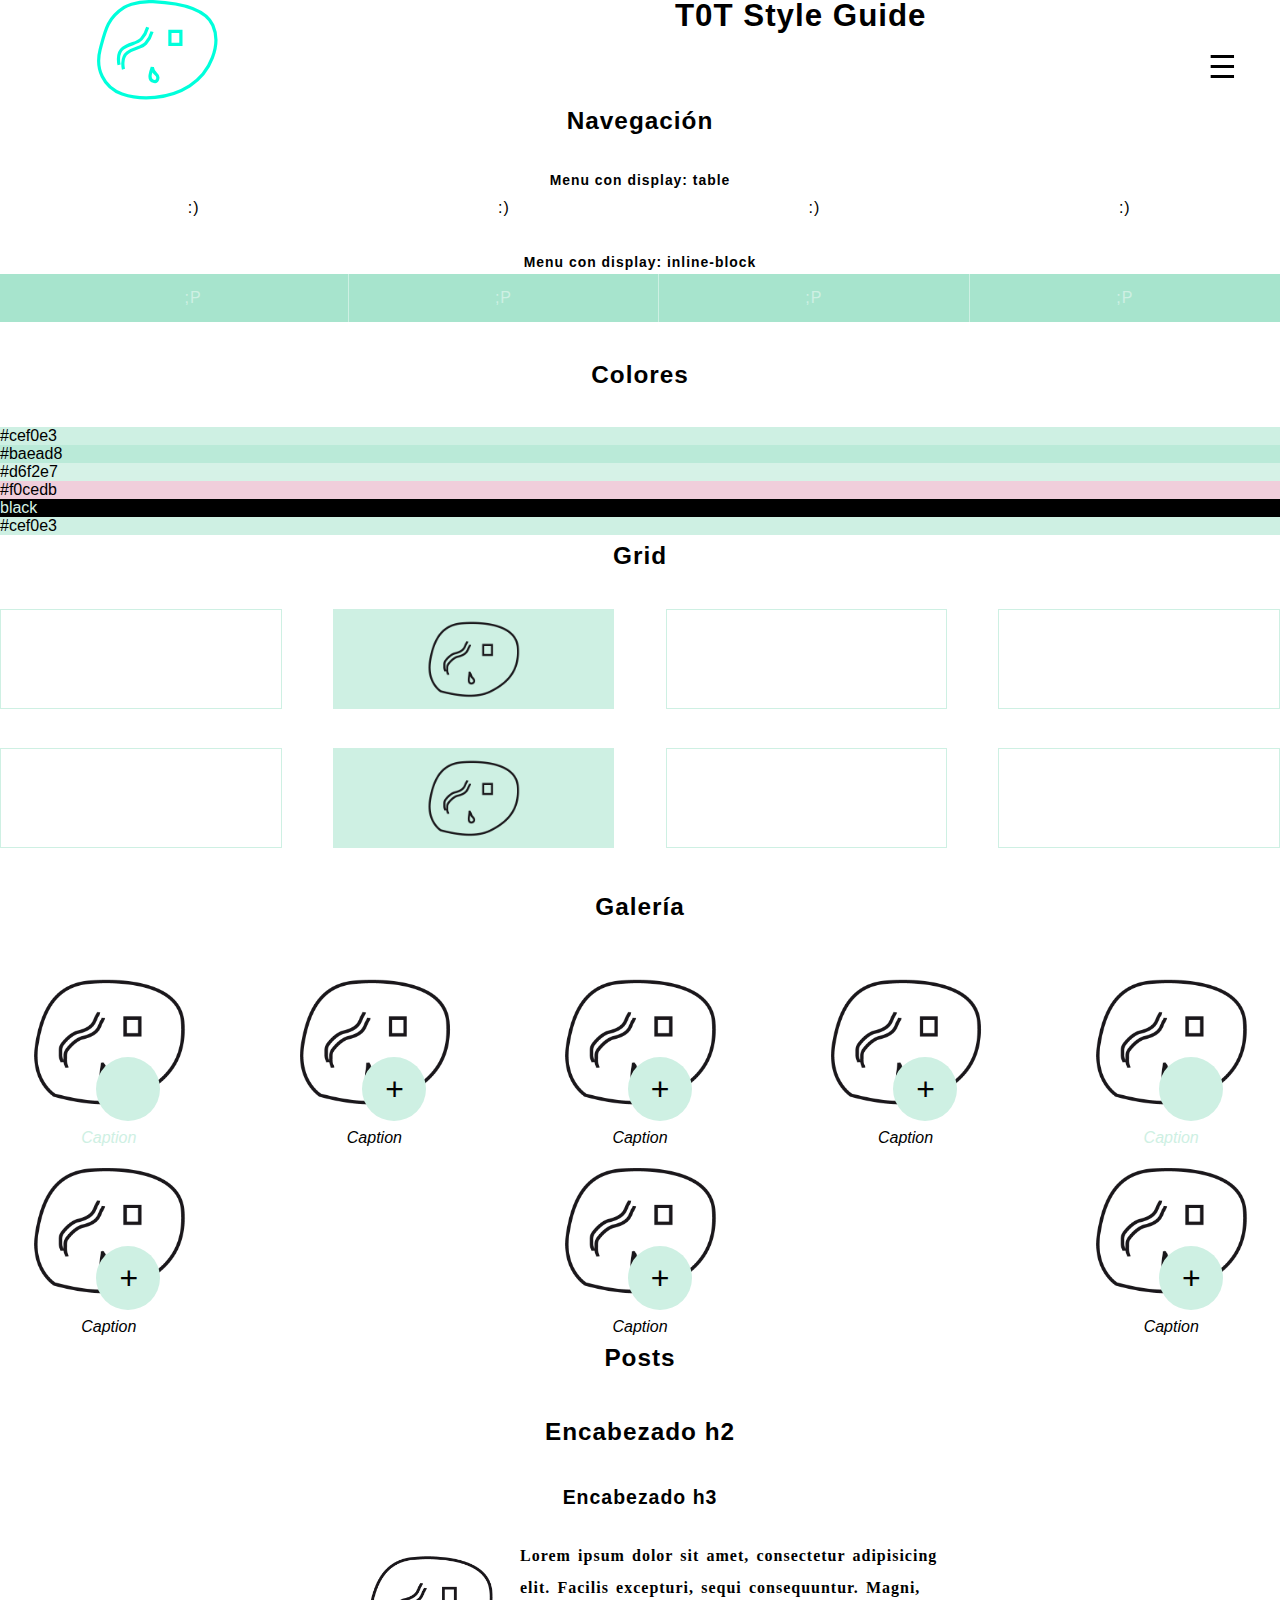
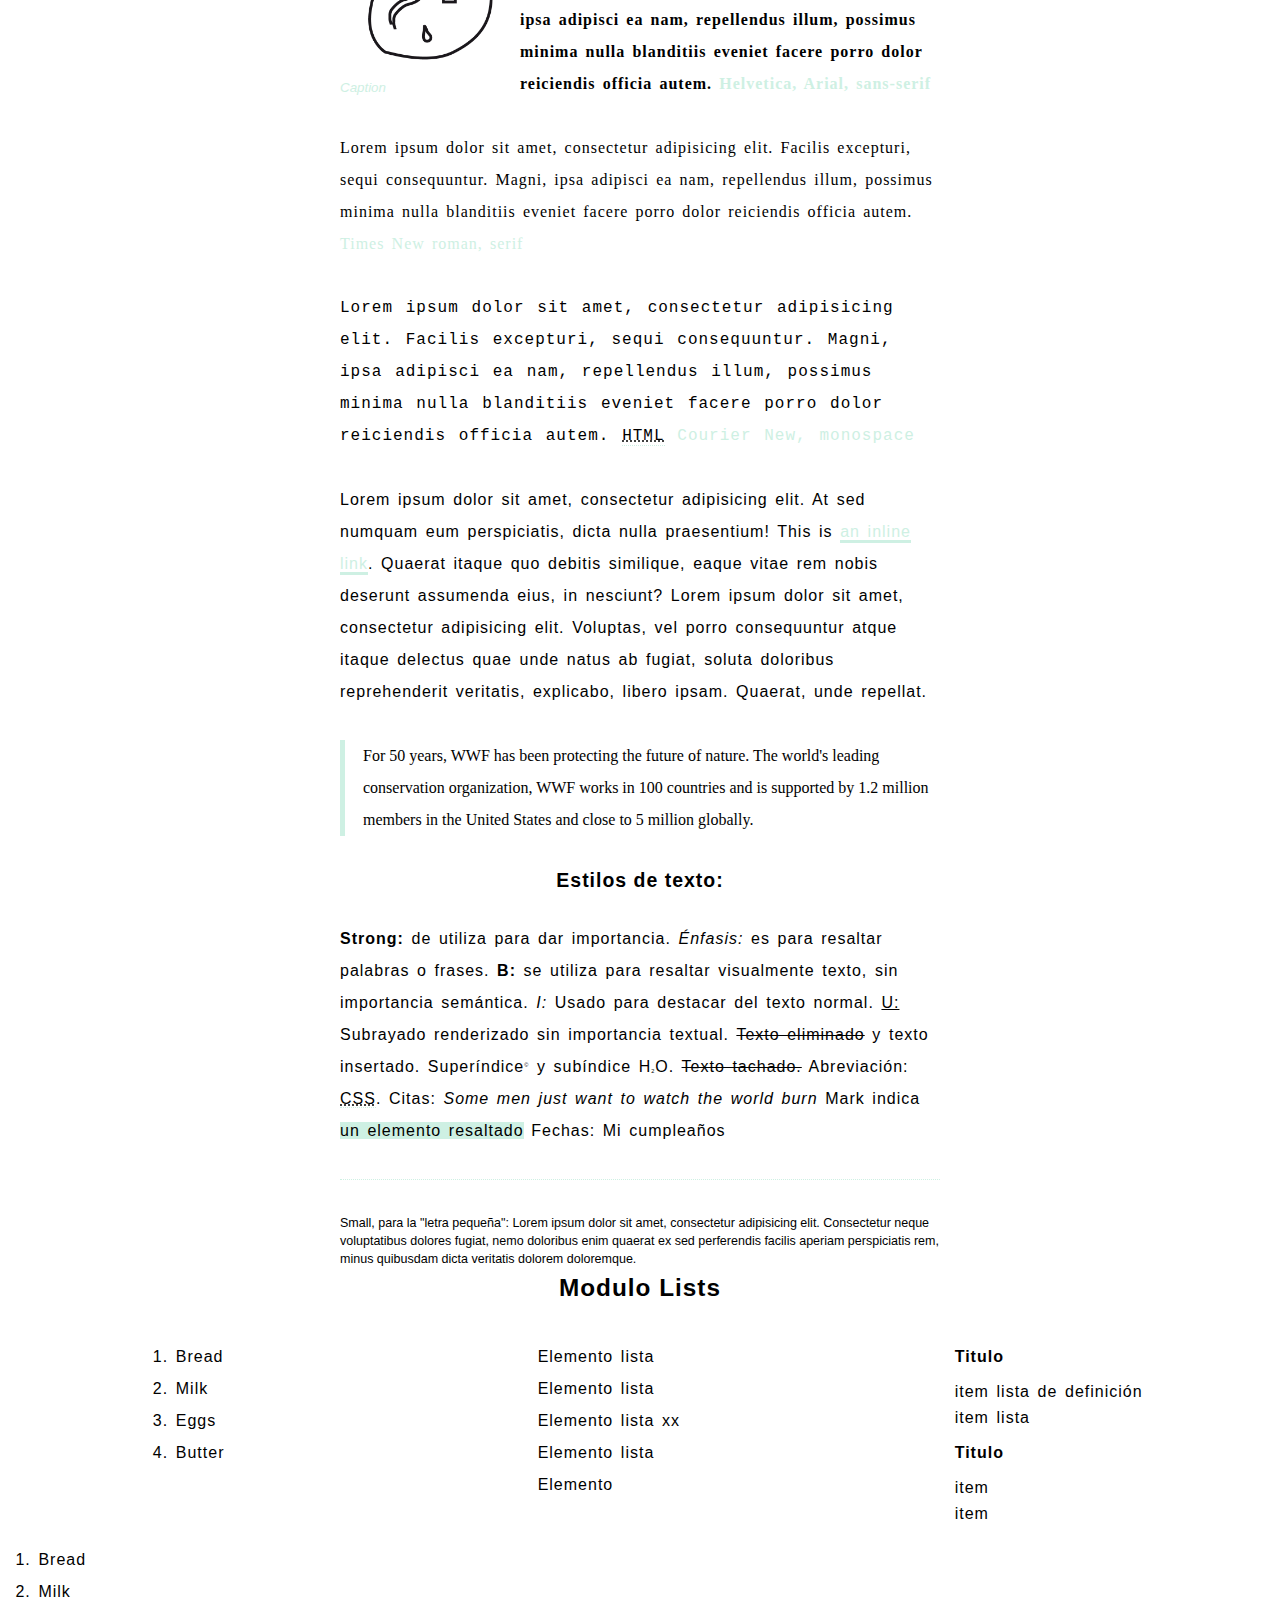
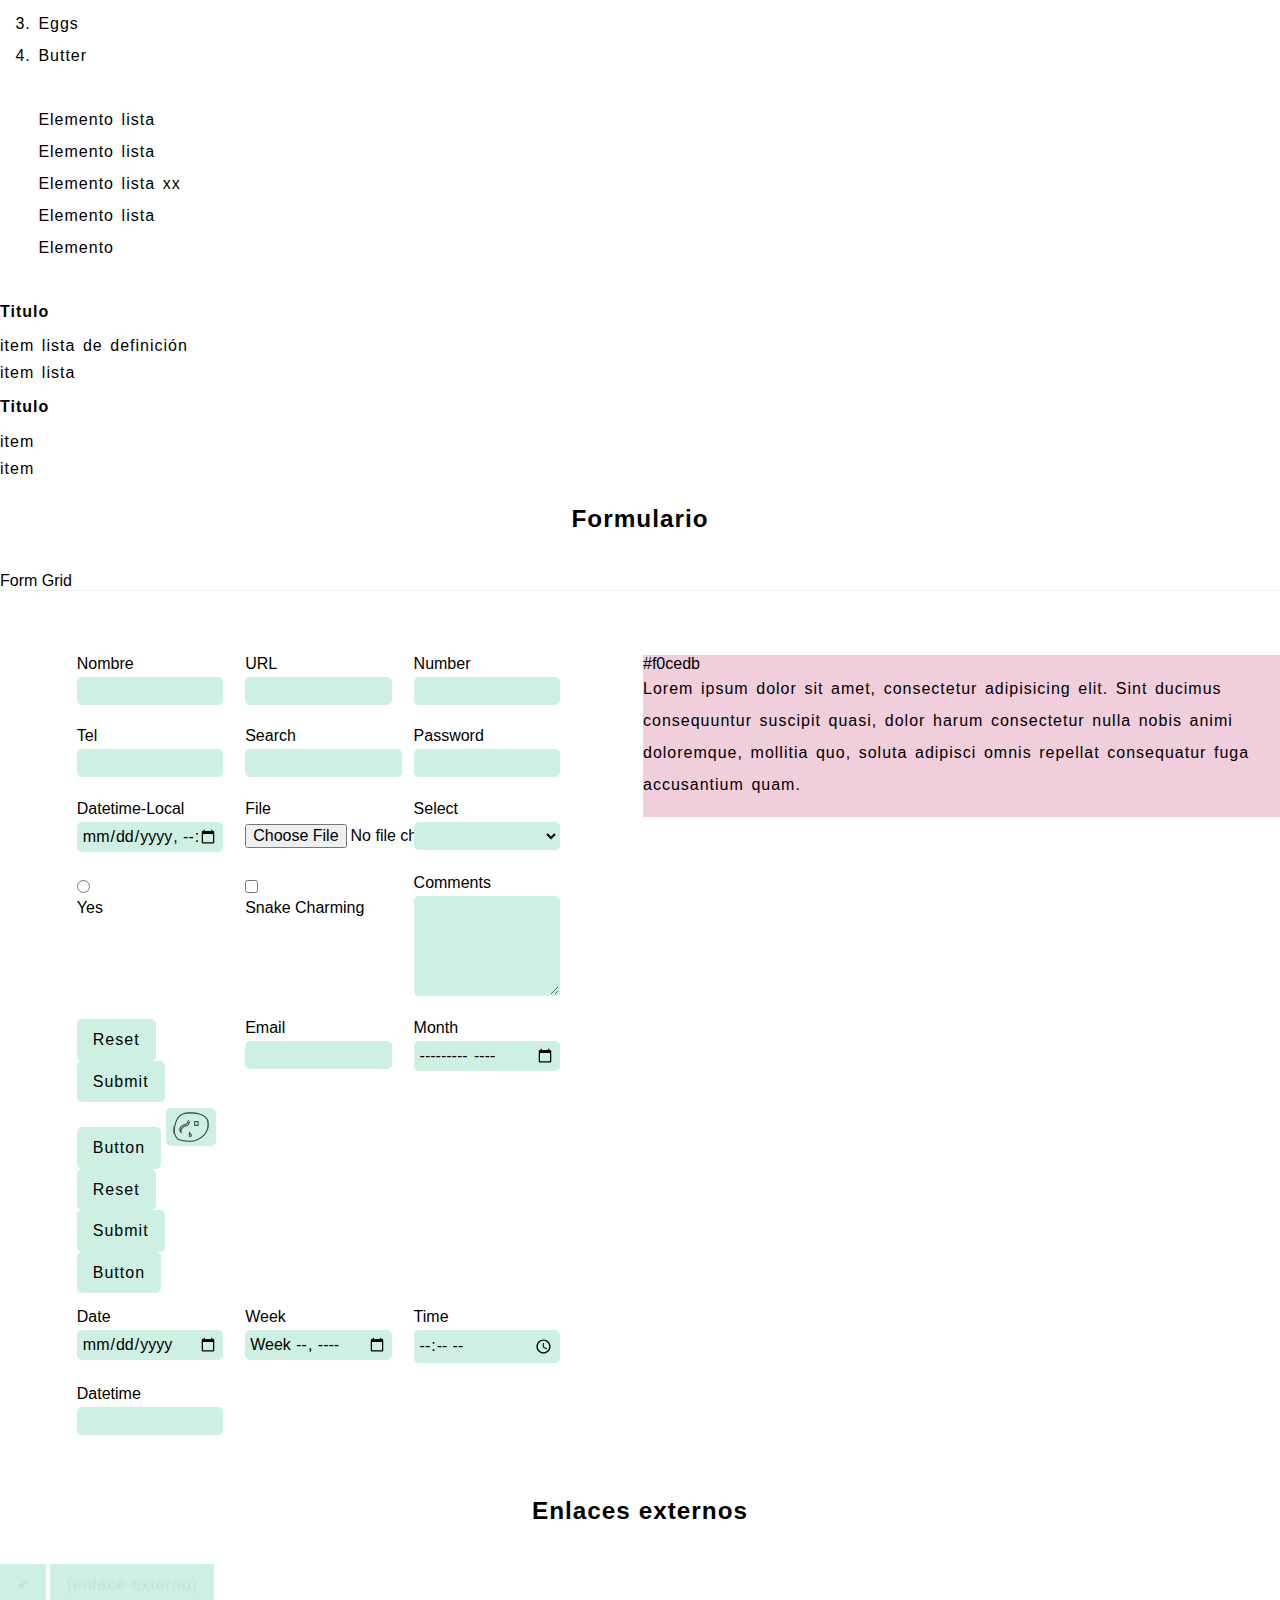
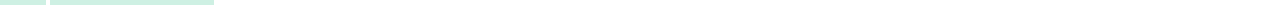
==== index.html @ 69f0b678 "brand__logo" ====
<!doctype html>

<!-- HTML5 Boilerplate -->
<!--[if lt IE 7]><html class="no-js lt-ie9 lt-ie8 lt-ie7" lang="en"> <![endif]-->
<!--[if (IE 7)&!(IEMobile)]><html class="no-js lt-ie9 lt-ie8" lang="en"><![endif]-->
<!--[if (IE 8)&!(IEMobile)]><html class="no-js lt-ie9" lang="en"><![endif]-->
<!--[if gt IE 8]><!--> <html class="no-js" lang="en"><!--<![endif]-->

<html lang="en">

<head>
	<meta charset="UTF-8">
	<title>T0T Style Guide</title>
	<link rel="stylesheet" href="assets/css/style.css">

	<!--iOS -->
	<meta name="viewport" content="width=device-width, initial-scale=1.0">

</head>

<body class="body">

	<header class="header">

	<div class="brand">

	<a href="#" class="brand__logo"></a>

</div>
	<div class="banner">
		<h1 class="h1">T0T Style Guide</h1>
	</div>

</header>

	<main class="main">

	<h2>Navegación</h2>
	<nav class="nav-main" role="navigation">

  <input type="checkbox" id="trigger"/>
  <label for="trigger"></label>

   <ul>
     <li><a href="">link</a></li>
     <li><a href="">link más largo</a></li>
     <li><a href="">link</a></li>
     <li><a href="">Contacto</a></li>
   </ul>

</nav>


<h4>Menu con display: table</h4>
  <nav>

  	<ul class="nav-header">
  		<li class="nav-header__item">:)</li>
        <li class="nav-header__item">:)</li>
        <li class="nav-header__item">:)</li>
        <li class="nav-header__item">:)</li>
    </ul>

  </nav>


<h4>Menu con display: inline-block</h4>
<nav>

    <ul class="nav-footer">
    	<li class="nav-footer__item"><a href="">;P</a></li><li class="nav-footer__item"><a href="">;P</a></li><li class="nav-footer__item"><a href="">;P</a></li><li class="nav-footer__item"><a href="">;P</a></li>
    </ul>

</nav>	
	<h2>Colores</h2>
		<section>
		  <div class="color-base"></div>
		  <div class="color-base-dark"></div>
		  <div class="color-base-light"></div>
		  <div class="color-base-invert"></div>
		  <div class="black"></div>
		  <div class="white"></div>
		</section>

	<h2>Grid</h2>

	<section class="grid">

	  <div class="grid__item"></div>
	  <div class="grid__item img--bg"></div>
	  <div class="grid__item"></div>
	  <div class="grid__item"></div>
	  <div class="grid__item"></div>
	  <div class="grid__item img--bg"></div>
	  <div class="grid__item"></div>
	  <div class="grid__item"></div>

	</section>	<h2>Galería</h2>

<section class="galeria-fotos">

	<figure class="galeria-fotos__figure">
		<a href="#">
		  <img src="assets/img/logoyo.png" alt="" />		  <figcaption class="galeria-fotos__caption">Caption</figcaption>
		</a>
	</figure>
	<figure class="galeria-fotos__figure">
		  <img src="assets/img/logoyo.png" alt="" />		  <figcaption class="galeria-fotos__caption">Caption</figcaption>
	</figure>
	<figure class="galeria-fotos__figure">
		  <img src="assets/img/logoyo.png" alt="" />		  <figcaption class="galeria-fotos__caption">Caption</figcaption>
	</figure>
	<figure class="galeria-fotos__figure">
		  <img src="assets/img/logoyo.png" alt="" />		  <figcaption class="galeria-fotos__caption">Caption</figcaption>
	</figure>
	<figure class="galeria-fotos__figure">
		<a href="#">
		  <img src="assets/img/logoyo.png" alt="" />		  <figcaption class="galeria-fotos__caption">Caption</figcaption>
		</a>
	</figure>
	<figure class="galeria-fotos__figure">
		  <img src="assets/img/logoyo.png" alt="" />		  <figcaption class="galeria-fotos__caption">Caption</figcaption>
	</figure>
	<figure class="galeria-fotos__figure">
		  <img src="assets/img/logoyo.png" alt="" />		  <figcaption class="galeria-fotos__caption">Caption</figcaption>
	</figure>
	<figure class="galeria-fotos__figure">
		  <img src="assets/img/logoyo.png" alt="" />		  <figcaption class="galeria-fotos__caption">Caption</figcaption>
	</figure>

</section>	<h2>Posts</h2>

<section>
		
	<h2 class="h2">Encabezado h2</h2>	
	<h3>Encabezado h3</h3>
	<article class="article-post">

	<figure class="article-post__figure">
		<a href="#">
		  <img src="assets/img/logoyo.png" alt="" />		  <figcaption>Caption</figcaption>		</a>
	</figure>

	<p class="basefont">Lorem ipsum dolor sit amet, consectetur adipisicing elit. Facilis excepturi, sequi consequuntur. Magni, ipsa adipisci ea nam, repellendus illum, possimus minima nulla blanditiis eveniet facere porro dolor reiciendis officia autem.</p>

<p class="altfont">Lorem ipsum dolor sit amet, consectetur adipisicing elit. Facilis excepturi, sequi consequuntur. Magni, ipsa adipisci ea nam, repellendus illum, possimus minima nulla blanditiis eveniet facere porro dolor reiciendis officia autem.</p>

<p class="codefont">Lorem ipsum dolor sit amet, consectetur adipisicing elit. Facilis excepturi, sequi consequuntur. Magni, ipsa adipisci ea nam, repellendus illum, possimus minima nulla blanditiis eveniet facere porro dolor reiciendis officia autem. <abbr title="HyperText Markup Language">HTML</abbr></p>
	<p>Lorem ipsum dolor sit amet, consectetur adipisicing elit. At sed numquam eum perspiciatis, dicta nulla praesentium! This is <a href="#">an inline link</a>. Quaerat itaque quo debitis similique, eaque vitae rem nobis deserunt assumenda eius, in nesciunt?
	Lorem ipsum dolor sit amet, consectetur adipisicing elit. Voluptas, vel porro consequuntur atque itaque delectus quae unde natus ab fugiat, soluta doloribus reprehenderit veritatis, explicabo, libero ipsam. Quaerat, unde repellat.</p>

	<blockquote cite="http://www.worldwildlife.org/who/index.html">
For 50 years, WWF has been protecting the future of nature. The world's leading conservation organization, WWF works in 100 countries and is supported by 1.2 million members in the United States and close to 5 million globally.
</blockquote>
	
	<h3>Estilos de texto:</h3>

		<p>
			<strong>Strong:</strong> de utiliza para dar importancia.

			<em>Énfasis:</em> es para resaltar palabras o frases.

			<b>B:</b> se utiliza para resaltar visualmente texto, sin importancia semántica.

			<i>I:</i> Usado para destacar del texto normal.

			<u>U:</u> Subrayado renderizado sin importancia textual.

			<del>Texto eliminado</del> y <ins>texto insertado.</ins>

			Superíndice<sup>©</sup> y subíndice H<sub>2</sub>O.

			<s>Texto tachado.</s>

			Abreviación: <abbr title="Cascade Style Sheet">CSS</abbr>.

			Citas: <q cite="http://www.imdb.com/title/tt0468569/quotes?item=qt0484227">Some men just want to watch the world burn</q>

			Mark indica <mark>un elemento resaltado</mark>

			Fechas: <time datetime="25-03-1977T14:30+00:00">Mi cumpleaños</time>
		</p>
		
		<hr>

		<small>Small, para la "letra pequeña": Lorem ipsum dolor sit amet, consectetur adipisicing elit. Consectetur neque voluptatibus dolores fugiat, nemo doloribus enim quaerat ex sed perferendis facilis aperiam perspiciatis rem, minus quibusdam dicta veritatis dolorem doloremque.</small>

	</article>

</section>	<h2>Modulo Lists</h2>

<section class="modulo-list">

	<ol class="modulo-list__ordered">
	    <li class="modulo-list__item">Bread</li>
	    <li class="modulo-list__item">Milk</li>
	    <li class="modulo-list__item">Eggs</li>
	    <li class="modulo-list__item">Butter</li>
	</ol>

	<ul class="modulo-list__unordered">
		<li class="modulo-list__item">Elemento lista</li>
		<li class="modulo-list__item">Elemento lista</li>
		<li class="modulo-list__item">Elemento lista xx</li>
		<li class="modulo-list__item">Elemento lista</li>
		<li class="modulo-list__item">Elemento</li>
	</ul>

	<dl class="modulo-list__definition">
		<dt>Titulo</dt>
		<dd>item lista de definición</dd>
		<dd>item lista</dd>
		<dt>Titulo</dt>
		<dd>item</dd>
		<dd>item</dd>
	</dl>	

</section>

<section class="modulo-list modulo-list--horizontal">

	<ol class="modulo-list__ordered">
	    <li class="modulo-list__item">Bread</li>
	    <li class="modulo-list__item">Milk</li>
	    <li class="modulo-list__item">Eggs</li>
	    <li class="modulo-list__item">Butter</li>
	</ol>

	<ul class="modulo-list__unordered">
		<li class="modulo-list__item">Elemento lista</li>
		<li class="modulo-list__item">Elemento lista</li>
		<li class="modulo-list__item">Elemento lista xx</li>
		<li class="modulo-list__item">Elemento lista</li>
		<li class="modulo-list__item">Elemento</li>
	</ul>

	<dl class="modulo-list__definition">
		<dt>Titulo</dt>
		<dd>item lista de definición</dd>
		<dd>item lista</dd>
		<dt>Titulo</dt>
		<dd>item</dd>
		<dd>item</dd>
	</dl>	

</section>		<h2>Formulario</h2>

	<section>

		<form action="" method="post">

			<fieldset>

				<legend>Form Grid</legend>

				<div class="col-6-6">
				
					<div class="grid-form">
				
						<div class="grid-form__item">
							<label for="name">Nombre</label>
							<input type="text" id="name" name="name">
						</div>
										  	
						<div class="grid-form__item">
							<label>URL</label>
							<input type="url">
						</div>
										  	
						<div class="grid-form__item">
							<label>Number</label>
							<input type="number">
						</div>
										  	
						<div class="grid-form__item">
							<label>Tel</label>
							<input type="tel">
						</div>
									
						<div class="grid-form__item">
							<label>Search</label>
							<input type="search">
						</div>
									
						<div class="grid-form__item">
							<label for="password">Password</label>
							<input type="password" id="password" name="password">
						</div>
										
						<div class="grid-form__item">
					  		<label>Datetime-Local</label>
							<input type="datetime-local">
					  	</div>
				
						<div class="grid-form__item">
							<label for="file">File</label>
							<input type="file" id="file" name="file">
						</div>
				
					  	<div class="grid-form__item">
					  		<label for="favoriteDwarf">Select</label>
							<select id="favoriteDwarf" name="favoriteDwarf">
							
							<option value=""></option>			
							<optgroup label="Disney">
								<option value="">Bashful</option>
								<option value="">Doc</option>
								<option value="">Dopey</option>
							</optgroup>
				
							<optgroup label="Tolkien">
								<option value="">Dwalin</option>
								<option value="">Balin</option>
								<option value="">Kili</option>
								<option value="">Fili</option>
							</optgroup>

							</select>

					  	</div>
				
					  	<div class="grid-form__item">
					  		<input type="radio" id="awesomeYes" name="awesome" class="radio">
							<label for="awesomeYes">Yes</label>
					  	</div>
				
					  	<div class="grid-form__item">
					  		<input type="checkbox" id="interestSnakeCharming" name="interests" class="checkbox">
							<label for="interestSnakeCharming">Snake Charming</label>
					  	</div>
				
					  	<div class="grid-form__item">
					  		<label for="comments">Comments</label>
							<textarea cols="30" rows="5" id="comments" name="comments"></textarea>
					  	</div>
				
						<div class="grid-form__item">
							<input type="reset" value="Reset" class="btn">
							<input type="submit" value="Submit" class="btn">
							<input type="button" value="Button" class="btn">
							<input type="image" src="assets/img/logoyo_icoform.png">
							<button type="reset" class="btn">Reset</button>
							<button type="submit" class="btn">Submit</button>
							<button type="button" class="btn">Button</button>
						</div>
				
						<div class="grid-form__item">
							<label>Email</label>
							<input type="email" required>
						</div>
							  			  	
						<div class="grid-form__item">
							<label>Month</label>
							<input type="month">
						</div>
							  			  	
						<div class="grid-form__item">
							<label>Date</label>
							<input type="date">
						</div>
							  			  		  	
						<div class="grid-form__item">
							<label>Week</label>
							<input type="week">
						</div>
							  		
						<div class="grid-form__item">
							<label>Time</label>
							<input type="time">
						</div>
							  		
						<div class="grid-form__item">
							<label>Datetime</label>
							<input type="datetime">
						</div>
					</div>
				
					<div class="color-base-invert">
						<p>Lorem ipsum dolor sit amet, consectetur adipisicing elit. Sint ducimus consequuntur suscipit quasi, dolor harum consectetur nulla nobis animi doloremque, mollitia quo, soluta adipisci omnis repellat consequatur fuga accusantium quam.</p>
					</div>

				</div>

	  		</fieldset>

		</form>

	</section>
</main>
	
	<h2>Enlaces externos</h2>
<footer class="footer">
	<a class="btn" href="http://sergiofores.net" target="_blank"></a>
	<a class="btn" href="http://sergiofores.net"></a>
</footer>
</body>	
</html>
---- assets/css/style.css ----
@charset "UTF-8";
/* ==========================================================================

// Normalize  File 
    
/* ========================================================================== */
/**
 * 1. Set default font family to sans-serif.
 * 2. Prevent iOS text size adjust after orientation change, without disabling
 *    user zoom.
 */
@import url(http://fonts.googleapis.com/css?family=Open+Sans);
html {
  font-family: sans-serif;
  /* 1 */
  -ms-text-size-adjust: 100%;
  /* 2 */
  -webkit-text-size-adjust: 100%;
  /* 2 */
}

/**
 * Remove default margin.
 */
body {
  margin: 0;
}

/* HTML5 display definitions
   ========================================================================== */
/**
 * Correct `block` display not defined for any HTML5 element in IE 8/9.
 * Correct `block` display not defined for `details` or `summary` in IE 10/11 and Firefox.
 * Correct `block` display not defined for `main` in IE 11.
 */
article,
aside,
details,
figcaption,
figure,
footer,
header,
hgroup,
main,
nav,
section,
summary {
  display: block;
}

/**
 * 1. Correct `inline-block` display not defined in IE 8/9.
 * 2. Normalize vertical alignment of `progress` in Chrome, Firefox, and Opera.
 */
audio,
canvas,
progress,
video {
  display: inline-block;
  /* 1 */
  vertical-align: baseline;
  /* 2 */
}

/**
 * Prevent modern browsers from displaying `audio` without controls.
 * Remove excess height in iOS 5 devices.
 */
audio:not([controls]) {
  display: none;
  height: 0;
}

/**
 * Address `[hidden]` styling not present in IE 8/9/10.
 * Hide the `template` element in IE 8/9/11, Safari, and Firefox < 22.
 */
[hidden],
template {
  display: none;
}

/* Links
   ========================================================================== */
/**
 * Remove the gray background color from active links in IE 10.
 */
a {
  background: transparent;
}

/**
 * Improve readability when focused and also mouse hovered in all browsers.
 */
a:active,
a:hover {
  outline: 0;
}

/* Text-level semantics
   ========================================================================== */
/**
 * Address styling not present in IE 8/9/10/11, Safari, and Chrome.
 */
abbr[title] {
  border-bottom: 1px dotted;
}

/**
 * Address style set to `bolder` in Firefox 4+, Safari, and Chrome.
 */
b,
strong {
  font-weight: bold;
}

/**
 * Address styling not present in Safari and Chrome.
 */
dfn {
  font-style: italic;
}

/**
 * Address variable `h1` font-size and margin within `section` and `article`
 * contexts in Firefox 4+, Safari, and Chrome.
 */
h1 {
  font-size: 2em;
  margin: 0.67em 0;
}

/**
 * Address styling not present in IE 8/9.
 */
mark {
  background: #ff0;
  color: #000;
}

/**
 * Address inconsistent and variable font size in all browsers.
 */
small {
  font-size: 80%;
}

/**
 * Prevent `sub` and `sup` affecting `line-height` in all browsers.
 */
sub,
sup {
  font-size: 75%;
  line-height: 0;
  position: relative;
  vertical-align: baseline;
}

sup {
  top: -0.5em;
}

sub {
  bottom: -0.25em;
}

/* Embedded content
   ========================================================================== */
/**
 * Remove border when inside `a` element in IE 8/9/10.
 */
img {
  border: 0;
}

/**
 * Correct overflow not hidden in IE 9/10/11.
 */
svg:not(:root) {
  overflow: hidden;
}

/* Grouping content
   ========================================================================== */
/**
 * Address margin not present in IE 8/9 and Safari.
 */
figure {
  margin: 1em 40px;
}

/**
 * Address differences between Firefox and other browsers.
 */
hr {
  -moz-box-sizing: content-box;
  box-sizing: content-box;
  height: 0;
}

/**
 * Contain overflow in all browsers.
 */
pre {
  overflow: auto;
}

/**
 * Address odd `em`-unit font size rendering in all browsers.
 */
code,
kbd,
pre,
samp {
  font-family: monospace, monospace;
  font-size: 1em;
}

/* Forms
   ========================================================================== */
/**
 * Known limitation: by default, Chrome and Safari on OS X allow very limited
 * styling of `select`, unless a `border` property is set.
 */
/**
 * 1. Correct color not being inherited.
 *    Known issue: affects color of disabled elements.
 * 2. Correct font properties not being inherited.
 * 3. Address margins set differently in Firefox 4+, Safari, and Chrome.
 */
button,
input,
optgroup,
select,
textarea {
  color: inherit;
  /* 1 */
  font: inherit;
  /* 2 */
  margin: 0;
  /* 3 */
}

/**
 * Address `overflow` set to `hidden` in IE 8/9/10/11.
 */
button {
  overflow: visible;
}

/**
 * Address inconsistent `text-transform` inheritance for `button` and `select`.
 * All other form control elements do not inherit `text-transform` values.
 * Correct `button` style inheritance in Firefox, IE 8/9/10/11, and Opera.
 * Correct `select` style inheritance in Firefox.
 */
button,
select {
  text-transform: none;
}

/**
 * 1. Avoid the WebKit bug in Android 4.0.* where (2) destroys native `audio`
 *    and `video` controls.
 * 2. Correct inability to style clickable `input` types in iOS.
 * 3. Improve usability and consistency of cursor style between image-type
 *    `input` and others.
 */
button,
html input[type="button"],
input[type="reset"],
input[type="submit"] {
  -webkit-appearance: button;
  /* 2 */
  cursor: pointer;
  /* 3 */
}

/**
 * Re-set default cursor for disabled elements.
 */
button[disabled],
html input[disabled] {
  cursor: default;
}

/**
 * Remove inner padding and border in Firefox 4+.
 */
button::-moz-focus-inner,
input::-moz-focus-inner {
  border: 0;
  padding: 0;
}

/**
 * Address Firefox 4+ setting `line-height` on `input` using `!important` in
 * the UA stylesheet.
 */
input {
  line-height: normal;
}

/**
 * It's recommended that you don't attempt to style these elements.
 * Firefox's implementation doesn't respect box-sizing, padding, or width.
 *
 * 1. Address box sizing set to `content-box` in IE 8/9/10.
 * 2. Remove excess padding in IE 8/9/10.
 */
input[type="checkbox"],
input[type="radio"] {
  -moz-box-sizing: border-box;
       box-sizing: border-box;
  /* 1 */
  padding: 0;
  /* 2 */
}

/**
 * Fix the cursor style for Chrome's increment/decrement buttons. For certain
 * `font-size` values of the `input`, it causes the cursor style of the
 * decrement button to change from `default` to `text`.
 */
input[type="number"]::-webkit-inner-spin-button,
input[type="number"]::-webkit-outer-spin-button {
  height: auto;
}

/**
 * 1. Address `appearance` set to `searchfield` in Safari and Chrome.
 * 2. Address `box-sizing` set to `border-box` in Safari and Chrome
 *    (include `-moz` to future-proof).
 */
input[type="search"] {
  -webkit-appearance: textfield;
  /* 1 */
  -moz-box-sizing: content-box;
  /* 2 */
  box-sizing: content-box;
}

/**
 * Remove inner padding and search cancel button in Safari and Chrome on OS X.
 * Safari (but not Chrome) clips the cancel button when the search input has
 * padding (and `textfield` appearance).
 */
input[type="search"]::-webkit-search-cancel-button,
input[type="search"]::-webkit-search-decoration {
  -webkit-appearance: none;
}

/**
 * Define consistent border, margin, and padding.
 */
fieldset {
  border: 1px solid #c0c0c0;
  margin: 0 2px;
  padding: 0.35em 0.625em 0.75em;
}

/**
 * 1. Correct `color` not being inherited in IE 8/9/10/11.
 * 2. Remove padding so people aren't caught out if they zero out fieldsets.
 */
legend {
  border: 0;
  /* 1 */
  padding: 0;
  /* 2 */
}

/**
 * Remove default vertical scrollbar in IE 8/9/10/11.
 */
textarea {
  overflow: auto;
}

/**
 * Don't inherit the `font-weight` (applied by a rule above).
 * NOTE: the default cannot safely be changed in Chrome and Safari on OS X.
 */
optgroup {
  font-weight: bold;
}

/* Tables
   ========================================================================== */
/**
 * Remove most spacing between table cells.
 */
table {
  border-collapse: collapse;
  border-spacing: 0;
}

td,
th {
  padding: 0;
}

/*------------------------------------*\
    $BREAKPOINTS
\*------------------------------------*/
/*------------------------------------*\
    $IMAGE-DIR
\*------------------------------------*/
/*------------------------------------*\
    $LAYOUT
\*------------------------------------*/
/*------------------------------------*\
    $FONT-FACE
\*------------------------------------*/
/*------------------------------------*\
    $TAMAÑOS
\*------------------------------------*/
/*------------------------------------*\
    $COLORS
\*------------------------------------*/
/**
 * Brand stuff
 */
/**
 * Escala de grises
 */
/*------------------------------------*\
    $PLACEHOLDERS
\*------------------------------------*/
.info-adicional {
  padding: 0;
}

.aligncenter, hr, figure figcaption, h1 small,
h2 small,
h3 small {
  display: block;
}

.nav-header {
  display: table;
}

img, .nav-footer, .nav-header, .alert--block {
  width: 100%;
}

h1, .h1, h2, .h2, h3, .h3, h4, .h4, h5, .h5, h6, .h6, .nav-header__item, .idiomas, .alert--info, .well--large {
  text-align: center;
}

.alert--block {
  text-align: right;
}

.main-footer, .nav-footer__item {
  display: inline-block;
}

.list-inline > li {
  display: inline-block;
  padding-right: 3%;
}

/**
* Escondemos el texto solo VISUALMENTE
*/
/**
* Escondemos el texto de VISUALMENTE y SCREENREADERS
*/
/**
* Escondemos pero mantenemos layout.
*/
/**
* Visualmente escondido, pero se puede detectar con teclado (focus).
*/
.visuallyhidden.focusable:active,
.visuallyhidden.focusable:focus {
  position: static;
  clip: auto;
  height: auto;
  width: auto;
  margin: 0;
  overflow: visible;
}

/**
* Clear floats.
* http://bit.ly/1e3YaBH
*/
.sidebar figure > a, .btn--primary {
  clear: both;
}
.sidebar figure > a:after, .btn--primary:after {
  content: "";
  display: table;
  clear: both;
}

/* ==========================================================================

// Breakpoint File
// Add new or make changes to existing breakpoints.
// https://github.com/cathydutton/maze/blob/master/src/sass/framework/_breakpoints.scss


/* MIXIN -
========================================================================== */
/*------------------------------------*\
    $BREAKPOINTS
\*------------------------------------*/
header > div:nth-of-type(1n) {
  width: calc(100% * 0.25 - 6px * (1 - 0.25));
}

.col-6-6 > div:nth-of-type(1n), .col-6-6 > div:nth-of-type(2n) {
  width: calc(100% * 0.5 - 6px * (1 - 0.5));
}

header > div:nth-of-type(2n) {
  width: calc(100% * 0.75 - 6px * (1 - 0.75));
}

header, .col-6-6 {
  overflow: hidden;
}

header > div, .col-6-6 > div {
  float: left;
  margin-right: 6px;
}

header > div:nth-of-type(2n), .col-6-6 > div:nth-of-type(2n) {
  margin-right: 0;
}

@media (max-width: 48em) {
  header > div, .col-6-6 > div {
    width: 100% !important;
    float: none;
    margin-right: 0;
  }
}
#offset {
  position: fixed;
  top: 0;
  left: 0;
  right: 0;
  text-align: center;
  width: 100%;
  background-color: rgba(0, 0, 0, 0.5);
  color: #fff;
  padding: 0 10px;
  z-index: 9999;
}

/*------------------------------------*\
    $RESET
\*------------------------------------*/
html, body, body, div, span, object, iframe, h1, h2, h3, h4, h5, h6, p, blockquote, pre, abbr, address, cite, code, del, dfn, em, img, ins, kbd, q, samp, small, strong, sub, sup, var, b, i, dl, dt, dd, ol, ul, li, fieldset, form, label, legend, table, caption, tbody, tfoot, thead, tr, th, td, article, aside, figure, footer, header, hgroup, menu, nav, section, time, mark, audio, video {
  margin: 0;
  padding: 0;
  border: 0;
  outline: 0;
  font-size: 100%;
  vertical-align: baseline;
  background: transparent;
}

article, aside, figure, footer, header, hgroup, nav, section {
  display: block;
}

*, *::before, *::after {
  -moz-box-sizing: border-box;
  -ms-box-sizing: border-box;
  -o-box-sizing: border-box;
  box-sizing: border-box;
}

.article-post {
  display: table;
  margin-left: auto;
  margin-right: auto;
  max-width: 600px;
  width: 100%;
}

.article-post__figure {
  width: 30%;
  float: left;
}

.article-post__figure + p {
  font-family: "Times New roman", serif;
  font-weight: 700;
}

.sidebar {
  background-color: #f3f3f3;
  width: 100%;
}
.sidebar figure > a {
  float: left;
}
.sidebar figure figcaption {
  float: right;
  width: 80%;
}

.main-footer {
  margin-left: auto;
  margin-right: auto;
  max-width: 1280px;
  width: 100%;
}

.info-adicional {
  display: table;
  border-collapse: separate;
  border-spacing: 20px;
  margin-left: auto;
  margin-right: auto;
  max-width: 100%;
  width: 100%;
}
.info-adicional .info-adicional__item {
  vertical-align: middle;
  display: table-cell;
  width: 50%;
  height: 100px;
}
.info-adicional a {
  display: block;
  width: 100%;
  height: 100px;
  line-height: 1;
}
.info-adicional a i {
  font-size: 4em;
  vertical-align: middle;
}

html {
  font-size: 75%;
}
@media all and (min-width: 600px) {
  html {
    font-size: 100%;
  }
}

body {
  font-family: Helvetica, Arial, sans-serif;
  color: black;
}

h1 {
  font-size: 10vw;
}

img {
  margin-left: auto;
  margin-right: auto;
  max-width: 1280px;
  width: 100%;
}

.img--bg {
  background-size: contain;
  background-image: url(/assets/img/logoyo.png);
  background-repeat: no-repeat;
  background-position: center;
  background-color: #cef0e3;
}
.no-svg .img--bg {
  background-image: url(/assets/img/logoyo.png);
}
@media only screen and (-moz-min-device-pixel-ratio: 1.5), only screen and (-o-min-device-pixel-ratio: 3 / 2), only screen and (-webkit-min-device-pixel-ratio: 1.5), only screen and (min-device-pixel-ratio: 1.5) {
  .no-svg .img--bg {
    background-image: url(assets/img/logoyo@2x.png);
  }
}

.img--mascara {
  -webkit-clip-path: polygon(50% 0, 100% 25%, 100% 75%, 50% 100%, 0 75%, 0 25%);
          clip-path: polygon(50% 0, 100% 25%, 100% 75%, 50% 100%, 0 75%, 0 25%);
}

.color-base {
  background-color: #cef0e3;
}
.color-base::before {
  content: "#cef0e3";
}

.color-base-invert {
  background-color: #f0cedb;
}
.color-base-invert::before {
  content: "#f0cedb";
}

.color-base-light {
  background-color: #d6f2e7;
}
.color-base-light::before {
  content: "#d6f2e7";
}

.color-base-lighten {
  background-color: #f5fcf9;
}
.color-base-lighten::before {
  content: "#f5fcf9";
}

.color-base-dark {
  background-color: #baead8;
}
.color-base-dark::before {
  content: "#baead8";
}

.color-base-darken {
  background-color: #a7e4cd;
}
.color-base-darken::before {
  content: "#a7e4cd";
}

.white {
  background-color: #cef0e3;
}
.white::before {
  content: "#cef0e3";
}

.black {
  background-color: black;
}
.black::before {
  content: "black";
  color: #d6f2e7;
}

::-moz-selection {
  background-color: #cef0e3;
  color: black;
  text-shadow: none;
}

::selection {
  background-color: #cef0e3;
  color: black;
  text-shadow: none;
}

@keyframes load-in-slow {
  0% {
    opacity: 0;
  }
  100% {
    opacity: 1;
  }
}
@-ms-keyframes load-in-slow {
  0% {
    opacity: 0;
  }
  100% {
    opacity: 1;
  }
}
@-webkit-keyframes load-in-slow {
  0% {
    opacity: 0;
  }
  100% {
    opacity: 1;
  }
}
.wpcf7 {
  display: table-cell;
  width: 75%;
}
@media screen and (max-width: 600px) {
  .wpcf7 {
    display: table-row;
  }
}

.mapp-iw {
  color: black;
}

@media all and (max-width: 600px) {
  .nav-arrows {
    display: none;
  }
}

.page-template-template-contacto-php .sello {
  display: none;
}

.aligncenter {
  margin: 1em auto;
}

.alignleft,
.alignright {
  margin-bottom: 1em;
}

figure.alignnone {
  margin-left: 0;
  margin-right: 0;
  max-width: 100%;
}

.wp-caption {
  float: left;
  max-width: 100%;
}

.gallery-row {
  padding: 1em 0;
}

@media (min-width: 600px) {
  .alignleft {
    float: left;
    margin-right: 1em;
  }

  .alignright {
    float: right;
    margin-left: 1em;
  }
}
/*------------------------------------*\
    $FUENTES
\*------------------------------------*/
/*@include font-face("icomoon", font-files("../fonts/icomoon/icomoon.eot", "../fonts/icomoon/icomoon.eot?#iefix", "../fonts/icomoon/icomoon.woff", "../fonts/icomoon.ttf", "../fonts/icomoon/icomoon.svg#icomoon"));*/
@font-face {
  font-family: 'icomoon';
  src: url("../fonts/icomoon.eot?aa5xud");
  src: url("../fonts/icomoon.eot?#iefixaa5xud") format("embedded-opentype"), url("../fonts/icomoon.woff?aa5xud") format("woff"), url("../fonts/icomoon.ttf?aa5xud") format("truetype"), url("../fonts/icomoon.svg?aa5xud#icomoon") format("svg");
  font-weight: normal;
  font-style: normal;
}
/* Use the following CSS code if you want to have a class per icon */
/*
Instead of a list of all class selectors,
you can use the generic selector below, but it"s slower:
[class*="icon-"] {
*/
.icon-logo-t0theme, .icon-tick, .icon-logo, .icon-logo-mazizo, .icon-collapse, .icon-facebook, .icon-facebook2, .icon-facebook3, .icon-github, .icon-git, .icon-twitter, .icon-twitter2, .icon-cc, .icon-caret, .icon-apple, .icon-wordpress, .icon-flickr, .icon-youtube, .icon-vimeo, .icon-linkedin, .icon-attachment, .icon-link2, .icon-mail2, .icon-cart, .icon-location, .icon-anchor, .icon-safari, .icon-quote, .icon-html5, .icon-firefox, .icon-chrome, .icon-mail, .icon-IE, .icon-call37, .icon-image, .icon-code, .icon-console, .icon-paypal, .icon-download, .icon-arrow-left, .icon-arrow-right, .icon-cross-circle, .icon-mobile, .icon-phone, .icon-happy, .icon-link, .icon-laptop, .icon-close, .icon-diamonds, .icon-quotes-left, .icon-earth, .icon-neutral, .icon-wondering, .icon-wordpress2, .icon-plus, .icon-play, .icon-pause, .icon-stop, .icon-backward, .icon-forward, .icon-paperclip, .icon-house, .icon-bookmark, .icon-maximize, .icon-radio-unchecked, .icon-googleplus, .icon-minus, .icon-star-outline {
  font-family: "icomoon";
  speak: none;
  font-style: normal;
  font-weight: normal;
  font-variant: normal;
  text-transform: none;
  /* Better Font Rendering =========== */
  -webkit-font-smoothing: antialiased;
  -moz-osx-font-smoothing: grayscale;
}

.icon-logo-t0theme:before {
  content: "\e657";
}

.icon-apple:before {
  content: "\e600";
}

.icon-arrow-left:before {
  content: "\e601";
}

.icon-arrow-right:before {
  content: "\e602";
}

.icon-call37:before {
  content: "\e603";
}

.icon-caret:before {
  content: "\e604";
  font-size: 5px;
}

.icon-close:before {
  content: "\e605";
}

.icon-collapse:before {
  content: "\e606";
}

.icon-cross-circle:before {
  content: "\e607";
}

.icon-desktop:before {
  content: "\e608";
}

.icon-facebook:before {
  content: "\e609";
}

.icon-facebook2:before {
  content: "\e60a";
}

.icon-flickr:before {
  content: "\e60b";
}

.icon-git:before {
  content: "\e60c";
}

.icon-github:before {
  content: "\e60d";
}

.icon-happy:before {
  content: "\e60e";
}

.icon-laptop:before {
  content: "\e60f";
}

.icon-link:before {
  content: "\e610";
}

.icon-linkedin:before {
  content: "\e611";
}

.icon-logo-mazizo:before {
  content: "\e612";
}

.icon-logo:before {
  content: "\e613";
}

.icon-mail:before {
  content: "\e614";
}

.icon-mobile:before {
  content: "\e615";
}

.icon-phone:before {
  content: "\e616";
}

.icon-star-outline:before {
  content: "\e617";
}

.icon-tick:before {
  content: "\e618";
}

.icon-twitter:before {
  content: "\e619";
}

.icon-wordpress:before {
  content: "\e61a";
}

.icon-youtube:before {
  content: "\e61b";
}

.icon-image:before {
  content: "\e61c";
}

.icon-diamonds:before {
  content: "\e61d";
}

.icon-cart:before {
  content: "\e61e";
}

.icon-location:before {
  content: "\e61f";
}

.icon-quotes-left:before {
  content: "\e620";
}

.icon-busy:before {
  content: "\e621";
}

.icon-earth:before {
  content: "\e622";
}

.icon-link2:before {
  content: "\e623";
}

.icon-attachment:before {
  content: "\e624";
}

.icon-neutral:before {
  content: "\e625";
}

.icon-wondering:before {
  content: "\e626";
}

.icon-minus:before {
  content: "\e627";
}

.icon-plus:before {
  content: "\e628";
}

.icon-play:before {
  content: "\e629";
}

.icon-pause:before {
  content: "\e62a";
}

.icon-stop:before {
  content: "\e62b";
}

.icon-backward:before {
  content: "\e62c";
}

.icon-forward:before {
  content: "\e62d";
}

.icon-radio-unchecked:before {
  content: "\e62e";
}

.icon-embed:before {
  content: "\e62f";
}

.icon-code:before {
  content: "\e630";
}

.icon-console:before {
  content: "\e631";
}

.icon-googleplus:before {
  content: "\e632";
}

.icon-facebook3:before {
  content: "\e633";
}

.icon-twitter2:before {
  content: "\e634";
}

.icon-vimeo:before {
  content: "\e635";
}

.icon-vimeo2:before {
  content: "\e636";
}

.icon-flickr2:before {
  content: "\e637";
}

.icon-github2:before {
  content: "\e638";
}

.icon-github3:before {
  content: "\e639";
}

.icon-wordpress2:before {
  content: "\e63a";
}

.icon-paypal:before {
  content: "\e63b";
}

.icon-html5:before {
  content: "\e63c";
}

.icon-html52:before {
  content: "\e63d";
}

.icon-chrome:before {
  content: "\e63e";
}

.icon-firefox:before {
  content: "\e63f";
}

.icon-IE:before {
  content: "\e640";
}

.icon-safari:before {
  content: "\e641";
}

.icon-anchor:before {
  content: "\e642";
}

.icon-expand:before {
  content: "\e643";
}

.icon-maximize:before {
  content: "\e644";
}

.icon-forbid:before {
  content: "\e645";
}

.icon-hyperlink:before {
  content: "\e646";
}

.icon-phone2:before {
  content: "\e647";
}

.icon-mail2:before {
  content: "\e648";
}

.icon-paperclip:before {
  content: "\e649";
}

.icon-quote:before {
  content: "\e64a";
}

.icon-house:before {
  content: "\e64b";
}

.icon-megaphone:before {
  content: "\e64c";
}

.icon-list:before {
  content: "\e64d";
}

.icon-layout:before {
  content: "\e64e";
}

.icon-list2:before {
  content: "\e64f";
}

.icon-download:before {
  content: "\e650";
}

.icon-bookmark:before {
  content: "\e651";
}

.icon-flow-cascade:before {
  content: "\e652";
}

.icon-flow-tree:before {
  content: "\e653";
}

.icon-arrow-right2:before {
  content: "\e654";
}

.icon-ellipsis:before {
  content: "\e655";
}

.icon-cc:before {
  content: "\e656";
}

.basefont {
  font-family: Helvetica, Arial, sans-serif;
}

.altfont {
  font-family: "Times New roman", serif;
}

.codefont {
  font-family: "Courier New", monospace;
}

.basefont::after {
  content: " Helvetica, Arial, sans-serif";
  color: #cef0e3;
}

.altfont::after {
  content: " Times New roman, serif";
  color: #cef0e3;
}

.codefont::after {
  content: " Courier New, monospace";
  color: #cef0e3;
}

/*------------------------------------*\
    $LINKS
\*------------------------------------*/
a {
  text-decoration: none;
  color: #cef0e3;
}
a:visited {
  color: #cef0e3;
}
a:hover {
  color: #f5fcf9;
}
a:focus {
  outline: thin dotted;
  color: #cef0e3;
}
a:hover, a:active {
  outline: 0;
}
.main p a {
  border-bottom: solid 3px #cef0e3;
}
.main p a:hover {
  text-decoration: none;
  border-bottom: solid 3px #cef0e3;
}

a[href^="http://"]::after {
  content: " (enlace externo)";
  color: #baead8;
}

a[target="_blank"]::after {
  content: " \2714";
  color: #baead8;
}

/*------------------------------------*\
    $BOTONES
\*------------------------------------*/
/*
 * Definimos los botones y sus variantes
 */
.active {
  font-weight: bold;
}

/**
* .btn es la clase principal para definir un botón
*/
.btn {
  display: inline-block;
  line-height: 2.6em;
  color: black;
  text-align: center;
  vertical-align: middle;
  font-size: 100%;
  letter-spacing: 1px;
  white-space: nowrap;
  background-color: #cef0e3;
  border: none;
  cursor: pointer;
  margin: 0;
  padding-top: 0;
  padding-bottom: 0;
  padding-right: 1em;
  padding-left: 1em;
  -webkit-transition: all 0.4s;
  transition: all 0.4s;
  	/**
   	* Nadie quiere un botón con texto subrayado cuando
   	* hacemos hover.
   	*/
}
.btn:hover {
  text-decoration: none;
  -webkit-transition: all 0.4s;
  transition: all 0.4s;
}
.btn:active, .btn:focus {
  outline: none;
}
.btn:visited {
  color: #a7e4cd;
}

/*------------------------------------*\
    $BOTONES-VARIANTES
\*------------------------------------*/
/**
 * Variantes de los botones: color para dar sensaciones.
 *
 */
/**
* Inputs con estilo de botones
*/
input[type="submit"].btn:hover {
  border-color: #cef0e3;
}

/**
* Botón no disponible
*/
.btn--disabled {
  -webkit-opacity: 0.5;
  -moz-opacity: 0.5;
  opacity: 0.5;
  cursor: default;
}

.btn--slidemenu {
  width: 50px;
  height: 50px;
  border-radius: 5px;
  color: rgba(0, 0, 0, 0.3);
  background-color: #f0cedb;
}
.btn--slidemenu:hover {
  color: #f0cedb;
  background-color: #cef0e3;
}
.btn--slidemenu:visited {
  color: #cef0e3;
}

/**
* Botones
*/
.btn--slider {
  background-color: #cef0e3;
  color: #a7e4cd;
}
.btn--slider:hover {
  color: white;
}
.btn--slider:visited {
  color: #a7e4cd;
}

.btn--info {
  background-color: #f0cedb;
  color: #b9396a;
}
.btn--info:hover {
  color: white;
}
.btn--info:visited {
  color: #b9396a;
}

.btn--error {
  background-color: #da4f49;
  color: #48110f;
}
.btn--error:hover {
  color: #fcf3f3;
}
.btn--error:visited {
  color: #48110f;
}

/**
* Botón principal
*/
.btn--primary {
  border: 2px solid #cef0e3;
  -webkit-transition: all 0.2s;
  transition: all 0.2s;
}
.btn--primary:hover {
  color: #a7e4cd;
  background-color: #cef0e3;
  border: 2px solid #cef0e3;
}

/**
* Botón de OK
*/
.btn--success {
  background-color: #5bb75b;
  color: #153115;
}
.btn--success:hover {
  color: #e9f5e9;
}
.btn--success:visited {
  color: #153115;
}

/**
* Botón de advertencia
*/
.btn--warning {
  background-color: #da4f49;
  color: #48110f;
}
.btn--warning:hover {
  color: #fcf3f3;
}
.btn--warning:visited {
  color: #48110f;
}

.btn--inactive,
.btn--inactive:hover,
.btn--inactive:active,
.btn--inactive:focus {
  -webkit-opacity: 0.5;
  -moz-opacity: 0.5;
  opacity: 0.5;
  cursor: default;
}

/*------------------------------------*\
    $BOTONES-TAMAÑOS
\*------------------------------------*/
.btn--mini {
  padding-right: 0.5em;
  padding-left: 0.5em;
  line-height: 1.5;
}

.btn--small {
  padding-right: 1.5em;
  padding-left: 1.5em;
  line-height: 2;
}

.btn--large {
  padding-right: 3em;
  padding-left: 3em;
  line-height: 4;
}

/*------------------------------------*\
    $BOTONES-GRUPOS
\*------------------------------------*/
/**
 * Con esta clase podemos agrupar los botones
 * en grupos horizontales.
 *
 */
.btn--group {
  position: relative;
  *margin-left: .3em;
}

.btn--group .btn {
  position: relative;
  border-radius: 0;
  float: left;
  margin-left: -1px;
}

.btn--group .btn:first-child {
  margin-left: 0;
}

.btn--group .btn.large:first-child {
  margin-left: 0;
}

hr {
  clear: both;
  margin: 2em 0;
  padding: 0;
  height: 1px;
  border: 0;
  border-top: 1px dotted #cef0e3;
}

/*------------------------------------*\
    $ELEMENTOS-IMÁGENES
\*------------------------------------*/
.img--rounded {
  border-radius: 20px;
}

.img--circle {
  border-radius: 100%;
}

/*------------------------------------*\
    $ELEMENTOS-FIGURE
\*------------------------------------*/
figure figcaption {
  font-weight: normal;
  line-height: 1.3333333333em;
  font-size: 19.1666666667px;
  font-size: 0.8333333333rem;
  font-style: italic;
}

/*------------------------------------*\
    $TIPOGRAFÍA
\*------------------------------------*/
h1,
h2,
h3,
h4,
h5,
h6 {
  margin: 0;
  font-family: Helvetica, Arial, sans-serif;
  font-weight: 900;
  color: black;
  text-rendering: optimizelegibility;
}

h1 small,
h2 small,
h3 small {
  font-weight: normal;
  color: #baead8;
}

h1, .h1 {
  margin-bottom: Infinityem;
  font-size: 45px;
  font-size: 1.9565217391rem;
  line-height: 1;
  letter-spacing: 1px;
}

h2, .h2 {
  margin-bottom: 1.3333333333em;
  font-size: 35px;
  font-size: 1.5217391304rem;
  line-height: 1.7;
  letter-spacing: 1px;
}

h3, .h3 {
  margin-bottom: 1.5384615385em;
  font-size: 28px;
  font-size: 1.2173913043rem;
  line-height: 1.3;
  letter-spacing: 1px;
}

h4, .h4 {
  margin-bottom: 0.2857142857em;
  font-size: 20px;
  font-size: 0.8695652174rem;
  line-height: 1;
  letter-spacing: 1px;
}

h5, .h5 {
  margin-bottom: 0.2857142857em;
  font-size: 19px;
  font-size: 0.8260869565rem;
  line-height: 2;
  letter-spacing: 1px;
}

h6, .h6 {
  margin-bottom: 0.2857142857em;
  font-size: 19px;
  font-size: 0.8260869565rem;
  line-height: 1;
  letter-spacing: 1px;
}

p,
ol,
ul,
dl,
address {
  margin-bottom: 2em;
  line-height: 2em;
  letter-spacing: 1px;
  word-spacing: 0.135em;
}
p small,
ol small,
ul small,
dl small,
address small {
  font-style: normal;
  line-height: 0.5em;
}

small {
  font-size: 18px;
  font-size: 0.7826086957rem;
}

dd {
  line-height: 1em;
}

ul,
ol {
  margin: 0 0 2em 0;
  padding: 0 0 0 3%;
}

li ul,
li ol {
  margin: 0;
}

ul {
  list-style-type: none;
}

blockquote {
  margin: 0 0 2em 0;
  padding-left: 3%;
  border-left: 5px solid #cef0e3;
  font-family: "Times New roman", serif;
  font-style: normal;
  line-height: 2em;
}
blockquote p {
  font-size: 21px;
  font-size: 0.9130434783rem;
  margin-bottom: 0;
  color: #baead8;
}

q {
  quotes: none;
  font-style: italic;
}

blockquote p::before,
blockquote p::after,
q:before,
q:after {
  content: "";
}

cite {
  font-style: normal;
}

dl,
dd,
dt {
  margin-bottom: 0.6666666667em;
}

dt {
  font-weight: bold;
}

.dl-horizontal dt {
  float: left;
  clear: left;
  width: 20.25%;
  text-align: right;
}
.dl-horizontal dd {
  margin-left: 22.78%;
}

abbr[title] {
  border-bottom: 1px dotted #cef0e3;
  cursor: help;
}

b, strong {
  font-weight: bold;
}

dfn {
  font-style: italic;
}

ins {
  background-color: white;
  color: black;
  text-decoration: none;
}

mark {
  background-color: #cef0e3;
  color: black;
}

pre,
code,
kbd,
samp {
  font-family: "Courier New", monospace;
  font-size: 13px;
  font-size: 0.5652173913rem;
  line-height: 2em;
}

pre {
  white-space: pre;
  white-space: pre-wrap;
  word-wrap: break-word;
}

sub,
sup {
  position: relative;
  font-size: 8px;
  font-size: 0.347826087rem;
  line-height: 0;
  vertical-align: 2em;
}

sup {
  top: 1em;
}

sub {
  bottom: -2.25em;
}

/*------------------------------------*\
    $PAGINACION
\*------------------------------------*/
/**
 * Paginación básica
 * Requiere algunos comentarios para evitar el espacio causado por
 * `display:inline-block;`.
 *
   <ol class="nav  pagination">
       <li class=pagination__first>First</li>
       <li class=pagination__prev>Previous</li>
       <li><a href=/page/1>1</a></li>
       <li><a href=/page/2>2</a></li>
       <li class=current><a href=/page/3>3</a></li>
       <li><a href=/page/4>4</a></li>
       <li><a href=/page/5>5</a></li>
       <li class=pagination__next><a href=/page/next>Next</a></li>
       <li class=pagination__last><a href=/page/last>Last</a></li>
   </ol>
 *
 *
 * Thanks to @ccswizardry for this simple chunk of code!
 */
.pagination {
  text-align: center;
  /**
   * Remove whitespace caused by `inline-block`.
   */
  letter-spacing: -0.31em;
  word-spacing: -0.43em;
}

.pagination > li {
  display: inline-block;
  padding: 12PX;
  letter-spacing: normal;
  word-spacing: normal;
}

.pagination > li > a {
  padding: 12PX;
  margin: -12px;
}

.pagination--first a:before {
  content: "\00AB" "\00A0";
}

.pagination--last a:after {
  content: "\00A0" "\00BB";
}

/*********************
Main navbar
**********************/
.nav-main a {
  padding: 3%;
  color: #cef0e3;
  text-transform: uppercase;
  display: block;
}
.nav-main a:hover {
  background-color: pink;
}
.nav-main label::after {
  position: fixed;
  top: 20px;
  right: 20px;
  width: 75px;
  height: 75px;
  padding: 15px;
  display: block;
  content: "☰";
  z-index: 25;
  font-size: 2em;
  line-height: 2;
  text-align: center;
  background-color: white;
  border-radius: 100%;
}
@media (min-width: 600px) {
  .nav-main label:hover:after {
    background-color: white;
  }
}
.nav-main > ul {
  position: fixed;
  top: 0;
  -webkit-align-items: center;
      -ms-flex-align: center;
          align-items: center;
  -webkit-justify-content: center;
      -ms-flex-pack: center;
          justify-content: center;
  -webkit-flex-wrap: wrap;
      -ms-flex-wrap: wrap;
          flex-wrap: wrap;
  -webkit-flex-direction: column;
      -ms-flex-direction: column;
          flex-direction: column;
  height: 100vh;
  width: 100%;
  margin: 0;
  padding: 0;
  background-color: #f0cedb;
  text-align: center;
  display: none;
}
.nav-main > ul > li {
  border-bottom: dashed 2px #cef0e3;
}
.nav-main > ul > li:last-child {
  border-bottom: none;
}
.nav-main input[type="checkbox"]:checked ~ ul {
  z-index: 4;
  display: -webkit-flex;
  display: -ms-flexbox;
  display: flex;
}
.nav-main input[type="checkbox"] {
  display: none;
}
.nav-main input[type="checkbox"]:checked + label::after {
  content: "X";
}

.nav-footer {
  background-color: #a7e4cd;
}

.nav-footer__item {
  width: 25%;
  line-height: 3;
  text-align: center;
  border-right: 1px solid #cef0e3;
}
.nav-footer__item:last-child {
  border-right: none;
}

.nav-header__item {
  display: table-cell;
  width: 25%;
}

/*------------------------------------*\
    $WIDGETS
\*------------------------------------*/
.idiomas {
  margin: 1em;
  display: table;
  display: none;
  width: 90px;
  float: right;
  padding: 8px 35px 8px 14px;
  line-height: 1;
  background-color: rgba(255, 255, 255, 0.2);
}
.idiomas li {
  display: table-cell;
  font-size: 18px;
  font-size: 0.7826086957rem;
}

.alert {
  display: none;
}
@media screen and (min-width: 600px) {
  .alert {
    display: block;
    margin: 1em;
    padding: 8px 35px 8px 14px;
    background-color: #cef0e3;
    border: 2px solid #f6ae6f;
    font-family: Helvetica, Arial, sans-serif;
    font-size: 18px;
    font-size: 0.7826086957rem;
    color: #904809;
  }
}
.alert .alert--heading {
  color: inherit;
}
.alert .close {
  position: relative;
  top: -2px;
  right: -21px;
  float: right;
  font-size: 21px;
  font-size: 0.9130434783rem;
  font-weight: bold;
  line-height: 18px;
  color: inherit;
}

.alert--success {
  background-color: #c5e6c5;
  border-color: #a2d6a2;
  color: #347834;
}

.alert--warning {
  background-color: #f4cac8;
  border-color: #eba19e;
  color: #9d2520;
}

.alert--error {
  background-color: #f4cac8;
  border-color: #eba19e;
  color: #da4f49;
}

.alert--info {
  width: 196px;
  padding: 6px 0;
  line-height: 1;
  float: right;
  border: none;
  background-color: rgba(255, 255, 255, 0.2);
  color: black;
}

.alert--inverse {
  background-color: #310f1c;
  border-color: black;
  color: #cef0e3;
}

.alert--block {
  display: none;
}
@media screen and (min-width: 600px) {
  .alert--block {
    padding: 0 3% 0;
    display: table;
    margin-left: auto;
    margin-right: auto;
    max-width: 1280px;
    width: 100%;
    position: fixed;
    top: 0;
    right: 0;
    left: 0;
  }
  .alert--block .alert--heading {
    margin-bottom: 0.25em;
    font-size: inherit;
    font-weight: bold;
  }
}
.alert--block > p,
.alert--block > ul {
  margin-bottom: 0;
}
.alert--block p + p {
  margin-top: 5px;
}

.well {
  min-height: 20px;
  padding: 10px 20px;
  border-radius: 5px;
  margin-bottom: 2em;
  background-color: #d6f2e7;
}
.well p:last-child {
  margin-bottom: 0;
}

.well--large {
  padding: 40px 40px;
  background-color: transparent;
  border: none;
  border-radius: none;
  box-shadow: none;
}

.well--small {
  padding: 6px;
}

/*------------------------------------*\
    $FORMULARIOS
\*------------------------------------*/
form {
  margin: 0 0 2em 0;
}
form fieldset {
  margin-bottom: 2em;
  padding: 0;
  border-width: 0;
}
form legend {
  display: block;
  width: 100%;
  margin-bottom: 4em;
  padding: 0;
  color: black;
  border: 0;
  border-bottom: 1px dotted #cef0e3;
  white-space: normal;
}
form p {
  margin-bottom: 1em;
}
form ul {
  list-style-type: none;
  margin: 0 0 2em 0;
  padding: 0;
}
form br {
  display: none;
}

label,
input,
button,
select,
textarea {
  border-radius: 5px;
  vertical-align: baseline;
  *vertical-align: middle;
}

input,
button,
select,
textarea {
  -moz-box-sizing: border-box;
  -ms-box-sizing: border-box;
  box-sizing: border-box;
}

label {
  display: block;
  margin-bottom: 0.25em;
  color: black;
  cursor: pointer;
}
label input,
label textarea,
label select {
  display: block;
}

input,
textarea,
select {
  display: inline-block;
  width: 100%;
  padding: 4px;
  margin-bottom: 0.5em;
  background-color: #cef0e3;
  border: 1px dotted #cef0e3;
  color: black;
}
input:hover,
textarea:hover,
select:hover {
  border-color: gray;
}
input:focus,
textarea:focus,
select:focus {
  background-color: yellow;
}

input[type="image"],
input[type="checkbox"],
input[type="radio"] {
  width: auto;
  height: auto;
  padding: 0;
  margin: 6px 0;
  *margin-top: 0;
  line-height: normal;
  cursor: pointer;
  border: 0 \9;
}

input[type="checkbox"],
input[type="radio"] {
  -moz-box-sizing: border-box;
  -ms-box-sizing: border-box;
  box-sizing: border-box;
  padding: 0;
  *width: 13px;
  *height: 13px;
}

input[type="image"] {
  border: 0;
  box-shadow: none;
}

input[type="file"] {
  width: auto;
  padding: initial;
  line-height: initial;
  border: initial;
  background-color: transparent;
  background-color: initial;
  box-shadow: none;
}

input[type="button"],
input[type="reset"],
input[type="submit"] {
  width: auto;
  height: auto;
  cursor: pointer;
  *overflow: visible;
}

select,
input[type="file"] {
  height: 28px;
  *margin-top: 4px;
  line-height: 28px;
}

select {
  background-color: #cef0e3;
  font-size: 13px;
  font-size: 0.5652173913rem;
}

select[multiple],
select[size] {
  height: auto;
}

textarea {
  resize: vertical;
  overflow: auto;
  height: auto;
  overflow: auto;
  vertical-align: top;
}

input[type="hidden"] {
  display: none;
}

.radio,
.checkbox {
  padding-left: 18px;
  font-weight: normal;
  background-color: red;
}

.radio input[type="radio"],
.checkbox input[type="checkbox"] {
  float: left;
  margin-left: -18px;
}

.radio.inline,
.checkbox.inline {
  display: inline-block;
  padding-top: 5px;
  margin-bottom: 0;
  vertical-align: middle;
}

.radio.inline + .radio.inline,
.checkbox.inline + .checkbox.inline {
  margin-left: 10px;
}

input[disabled],
select[disabled],
textarea[disabled],
input[readonly],
select[readonly],
textarea[readonly] {
  -webkit-opacity: 0.5;
  -moz-opacity: 0.5;
  opacity: 0.5;
  cursor: not-allowed;
}

input:focus,
textarea:focus {
  border-color: #cef0e3, 40%;
  outline: 0;
  outline: thin dotted \9;
}

input[type="file"]:focus,
input[type="radio"]:focus,
input[type="checkbox"]:focus,
select:focus {
  box-shadow: none;
}

::-webkit-input-placeholder {
  font-size: 14px;
  font-size: 0.6086956522rem;
}

input:-moz-placeholder {
  font-size: 14px;
  font-size: 0.6086956522rem;
}

.help-block,
.help-inline {
  color: gray;
}

.help-block {
  display: block;
  margin-bottom: 1em;
}

.help-inline {
  display: inline-block;
  vertical-align: middle;
  padding-left: 5px;
}

.form-inline input,
.form-inline textarea,
.form-inline select {
  display: inline-block;
  margin-bottom: 0;
}

.form-inline label {
  display: inline-block;
}

.form-inline .radio,
.form-inline .checkbox,
.form-inline .radio {
  padding-left: 0;
  margin-bottom: 0;
  vertical-align: middle;
}

.form-inline .radio input[type="radio"],
.form-inline .checkbox input[type="checkbox"] {
  float: left;
  margin-left: 0;
  margin-right: 3px;
}

.form-search input,
.form-search textarea,
.form-search select {
  display: inline-block;
  margin-bottom: 0;
}

.form-search .search-query {
  padding-left: 14px;
  padding-right: 14px;
  margin-bottom: 0;
}

.form-search label {
  display: inline-block;
}

.form-search .radio,
.form-search .checkbox,
.form-inline .radio {
  padding-left: 0;
  margin-bottom: 0;
  vertical-align: middle;
}

.form-search .radio input[type="radio"],
.form-search .checkbox input[type="checkbox"] {
  float: left;
  margin-left: 0;
  margin-right: 3px;
}

/**
* Validamos los formularios que son "required":
* http://coolvillage.es/ayuda-al-usuario-a-rellenar-formularios-con-css/
*/
input:required:focus:invalid {
  background-color: #fef2e7;
  border: 1px solid #fce4cf;
}

input:required:focus:valid {
  background-color: #e9f5e9;
  border: 1px solid #5bb75b;
}

.modulo-list {
  display: -webkit-flex;
  display: -ms-flexbox;
  display: flex;
  -webkit-flex-direction: row;
      -ms-flex-direction: row;
          flex-direction: row;
  -webkit-justify-content: space-around;
      -ms-flex-pack: distribute;
          justify-content: space-around;
}

.modulo-list--horizontal {
  -webkit-flex-direction: column;
      -ms-flex-direction: column;
          flex-direction: column;
}

.galeria-fotos {
  display: -moz-flex;
  /* OLD - Firefox 19 */
  display: -ms-flexbox;
  /* TWEENER - IE 10 */
  display: -webkit-flex;
  /* NEW - Chrome */
  /* OLD - iOS 6-, Safari 3.1-6 */
  display: flex;
  /* NEW, Spec - Opera 12.1, Firefox 20+ */
  -webkit-flex-wrap: wrap;
  -ms-flex-wrap: wrap;
  flex-wrap: wrap;
  -ms-flex-pack: justify;
  -webkit-justify-content: space-between;
  -moz-justify-content: space-between;
  justify-content: space-between;
}

.galeria-fotos__figure {
  position: relative;
  width: 50%;
  text-align: center;
}
@media (min-width: 600px) {
  .galeria-fotos__figure {
    width: calc(20% - 3%);
  }
}
.galeria-fotos__figure .galeria-fotos__caption {
  -webkit-transition: all .2s;
          transition: all .2s;
  font-size: 12px;
  font-size: 1rem;
}
.galeria-fotos__figure .galeria-fotos__caption::after {
  width: 2em;
  height: 2em;
  -webkit-transition: all .7s;
          transition: all .7s;
  content: "+" !important;
  position: absolute;
  -webkit-transform: translate(-40px, -70px);
      -ms-transform: translate(-40px, -70px);
          transform: translate(-40px, -70px);
  font-size: 12px;
  font-size: 2rem;
  background-color: #cef0e3;
  line-height: 2em;
  text-align: center;
  border-radius: 100%;
}
.galeria-fotos__figure .galeria-fotos__caption:hover::after {
  content: ">" !important;
  -webkit-transform: translate(-15px, -20px);
      -ms-transform: translate(-15px, -20px);
          transform: translate(-15px, -20px);
  background-color: #cef0e3;
}

.grid-form {
  padding: 0 6%;
}

@media all and (min-width: 600px) {
  .grid, .grid-form {
    display: -moz-flex;
    /* OLD - Firefox 19 */
    display: -ms-flexbox;
    /* TWEENER - IE 10 */
    display: -webkit-flex;
    /* NEW - Chrome */
    /* OLD - iOS 6-, Safari 3.1-6 */
    display: flex;
    /* NEW, Spec - Opera 12.1, Firefox 20+ */
    -webkit-flex-flow: row wrap;
    -ms-flex-flow: row wrap;
    flex-flow: row wrap;
    -ms-flex-pack: justify;
    -webkit-justify-content: space-between;
    -moz-justify-content: space-between;
    justify-content: space-between;
  }
}
.grid__item {
  list-style: none;
  margin-bottom: 3%;
  min-height: 100px;
  border: 1px solid #cef0e3;
}
@media all and (min-width: 600px) {
  .grid__item {
    width: calc(25% - 3%);
  }
}
@media all and (min-width: 1024px) {
  .grid__item {
    width: calc(33.33% - 3%);
  }
}
@media all and (min-width: 1280px) {
  .grid__item {
    width: calc(25% - 3%);
  }
}

.grid-form__item {
  list-style: none;
  margin-bottom: 3%;
}
@media all and (min-width: 600px) {
  .grid-form__item {
    width: calc(50% - 3%);
  }
}
@media all and (min-width: 768px) {
  .grid-form__item {
    width: calc(100% - 3%);
  }
}
@media all and (min-width: 870px) {
  .grid-form__item {
    width: calc(50% - 3%);
  }
}
@media all and (min-width: 1280px) {
  .grid-form__item {
    width: calc(33.33% - 3%);
  }
}

.brand {
  display: -webkit-flex;
  display: -ms-flexbox;
  display: flex;
}

a.brand__logo {
  -webkit-flex: 1;
      -ms-flex: 1;
          flex: 1;
  min-height: 100px;
  background-size: contain;
  background-image: url(/assets/img/logo.svg);
  background-repeat: no-repeat;
  background-position: center;
}
.no-svg a.brand__logo {
  background-image: url(/assets/img/logo.png);
}
@media only screen and (-moz-min-device-pixel-ratio: 1.5), only screen and (-o-min-device-pixel-ratio: 3 / 2), only screen and (-webkit-min-device-pixel-ratio: 1.5), only screen and (min-device-pixel-ratio: 1.5) {
  .no-svg a.brand__logo {
    background-image: url(assets/img/logo@2x.png);
  }
}

/*# sourceMappingURL=style.css.map */
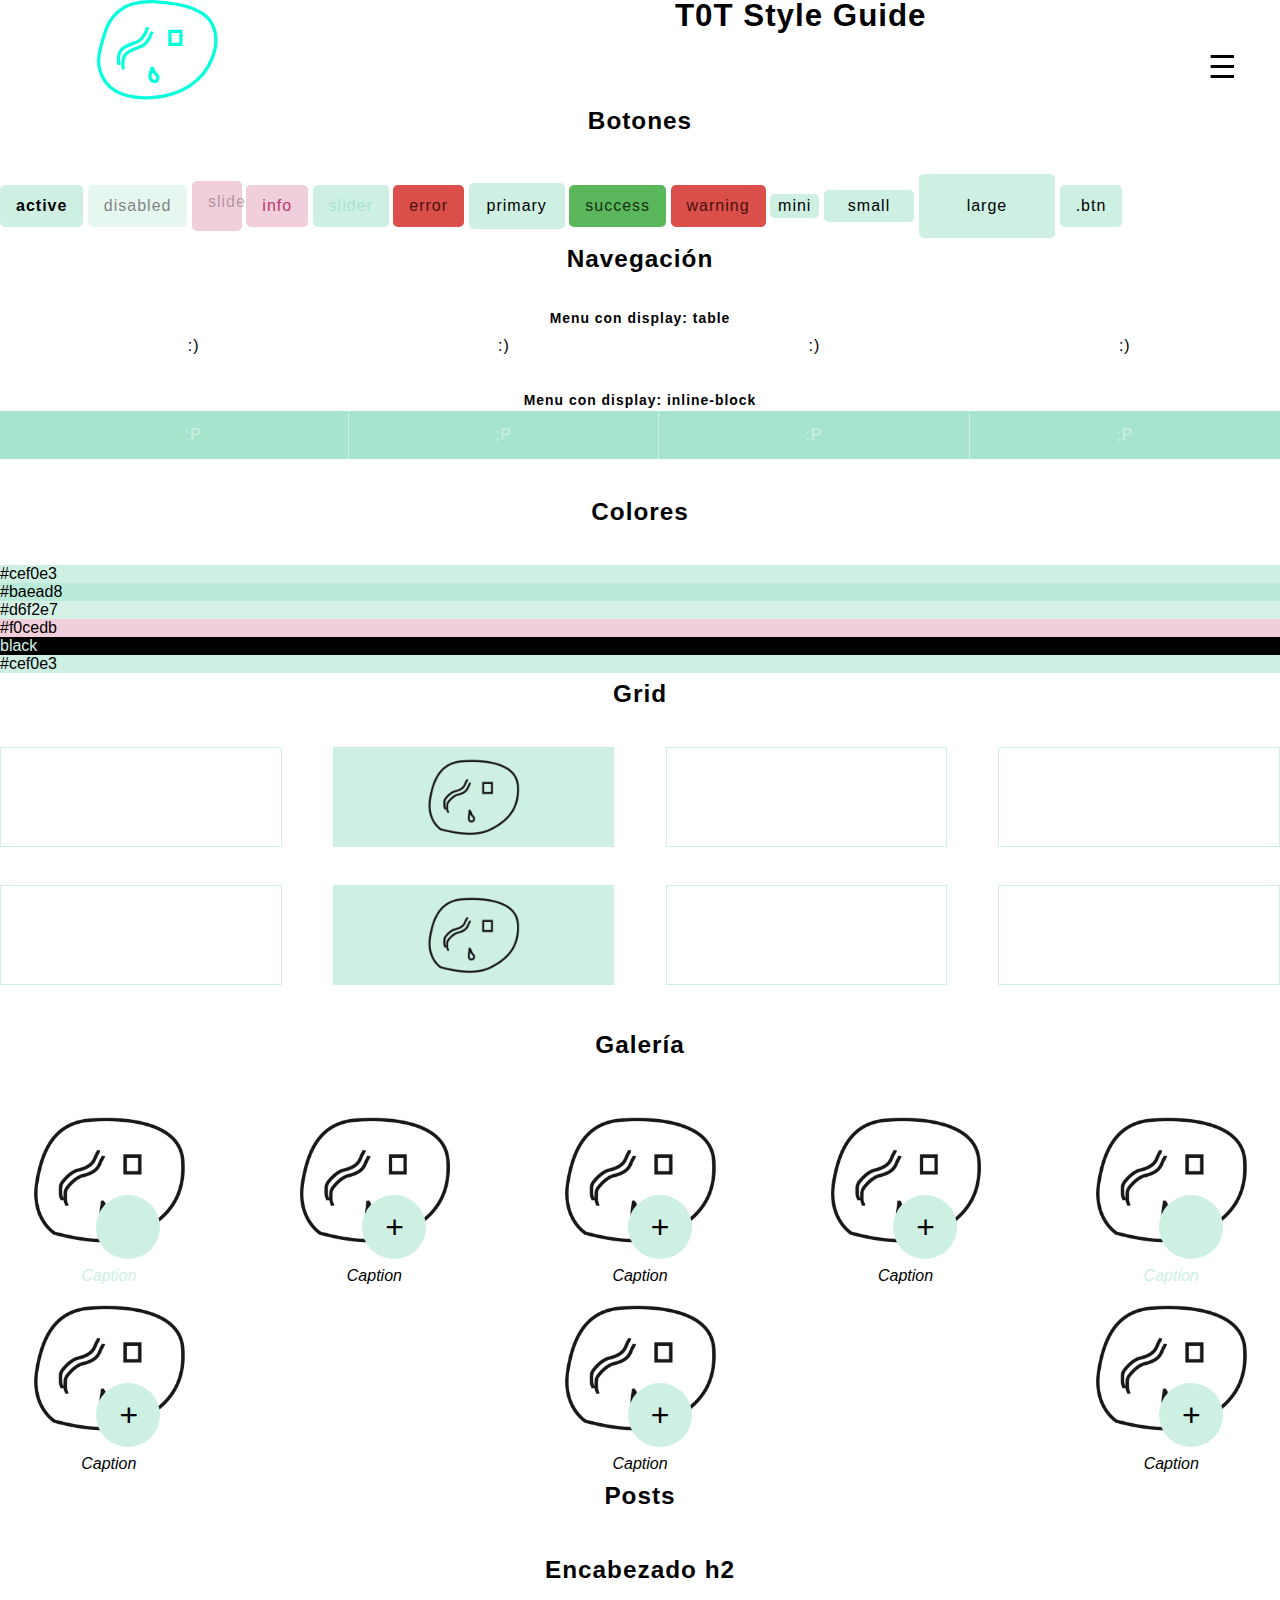
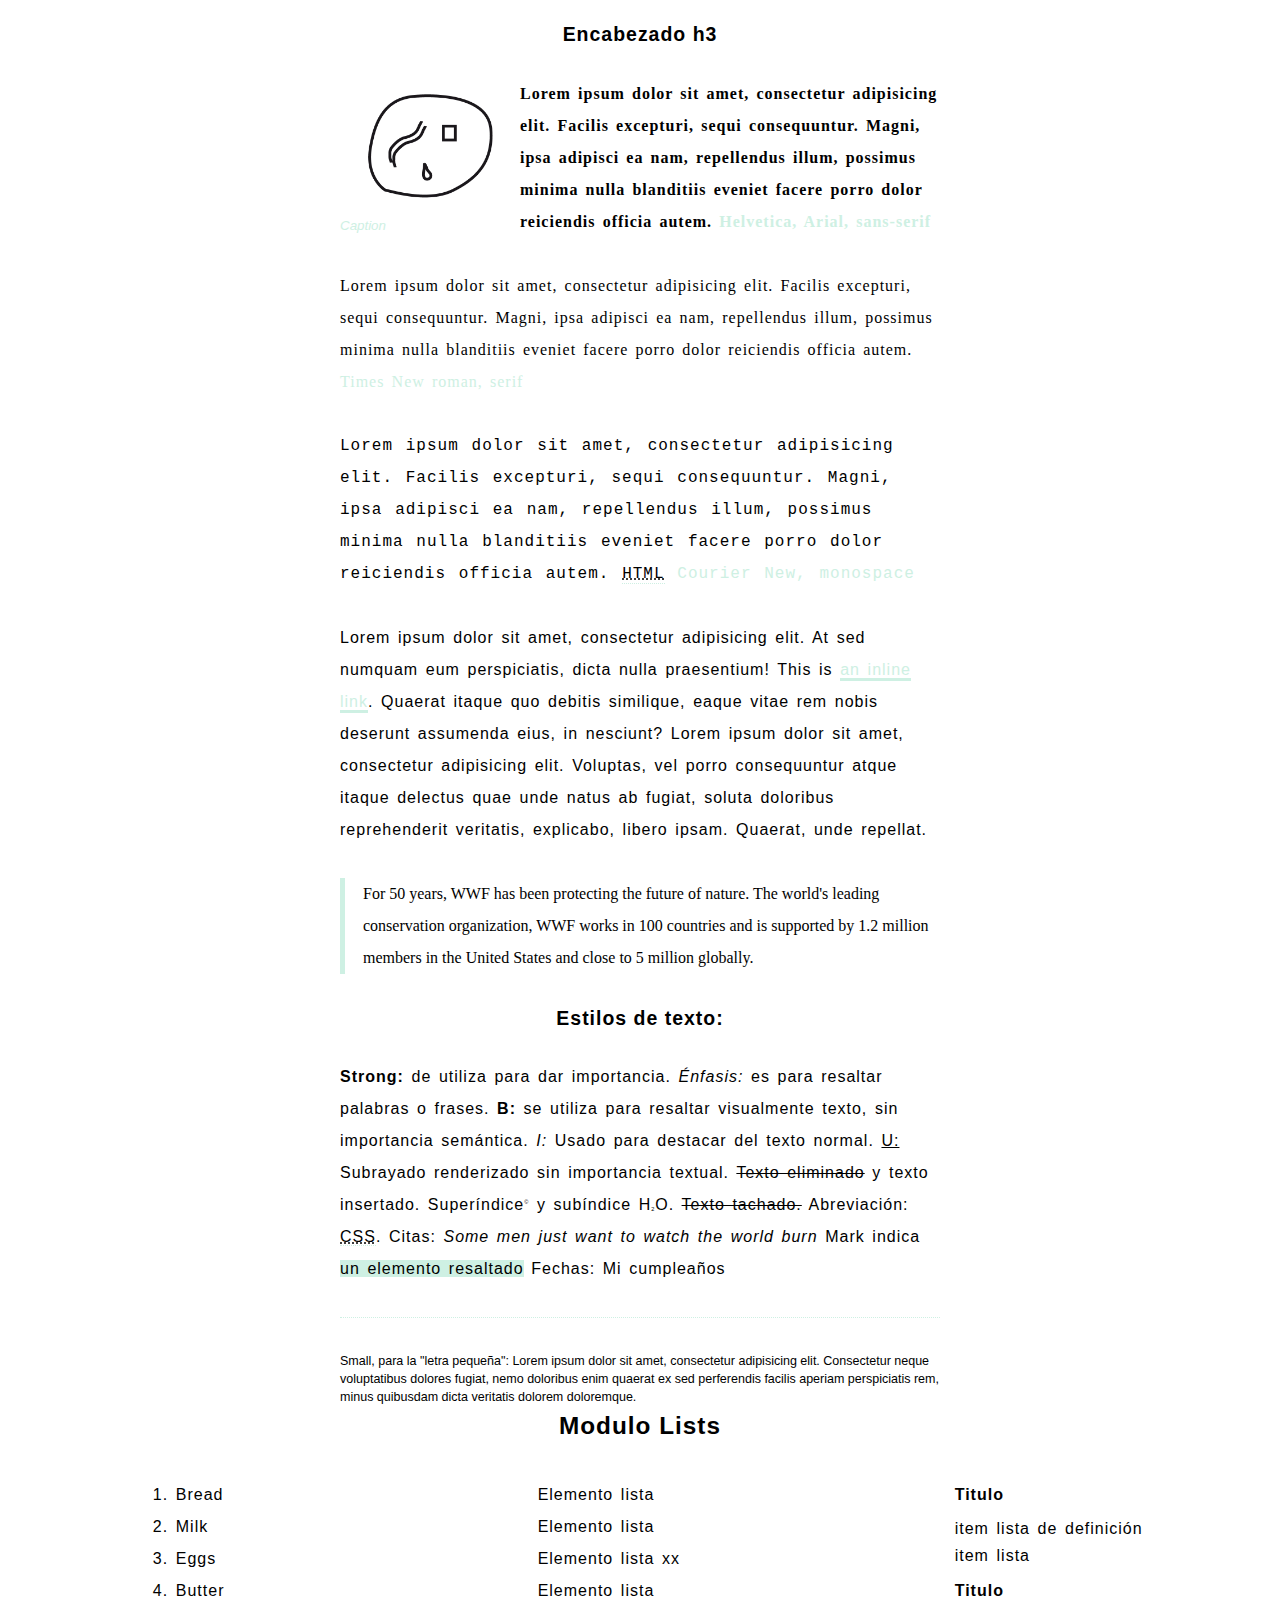
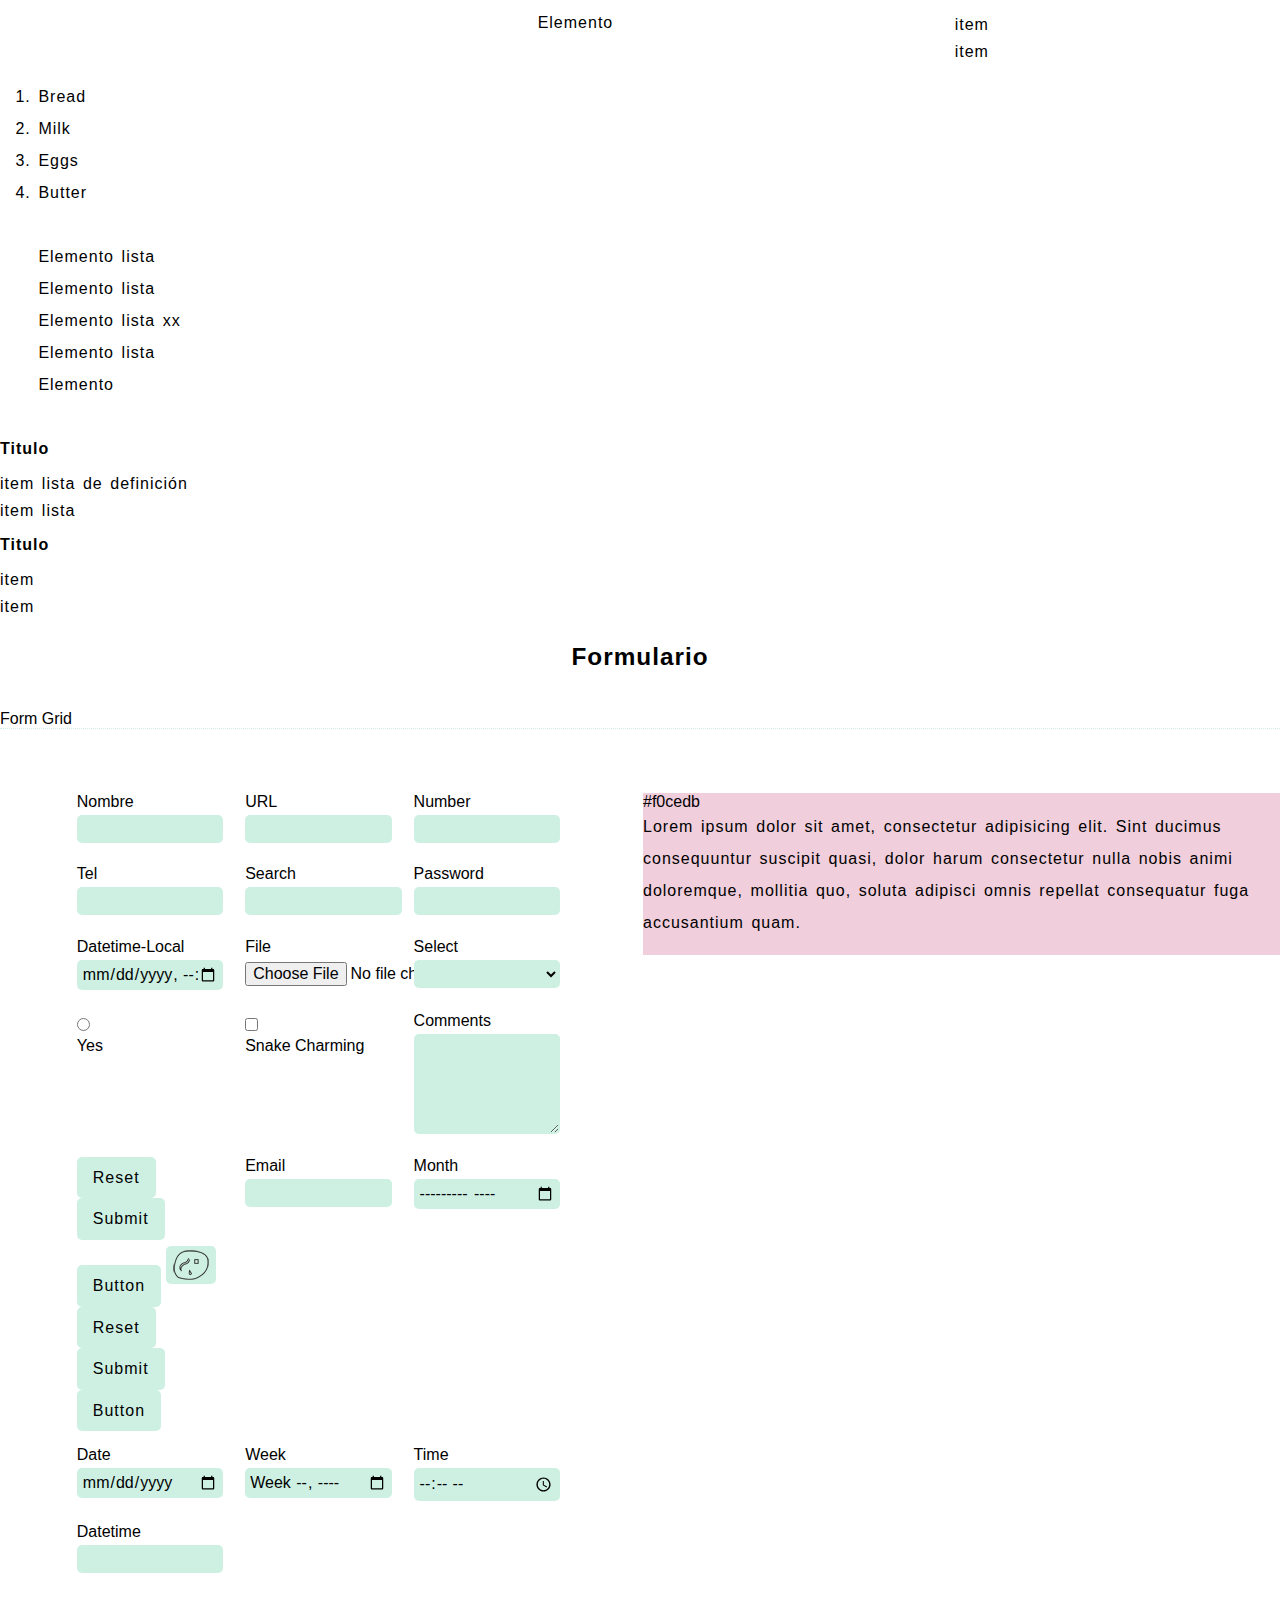
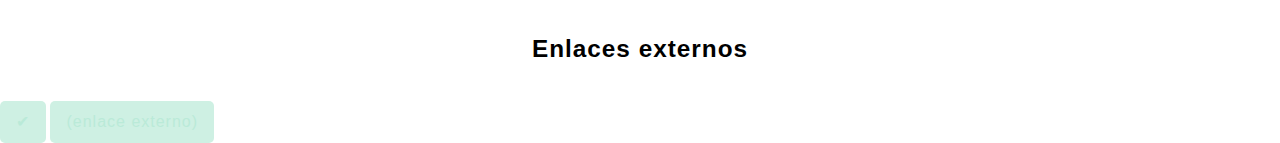
==== commit 1f1f9203: "Añadidas clases para botones" ====
--- a/index.html
+++ b/index.html
@@ -35,6 +35,24 @@
 
 	<main class="main">
 
+	<h2>Botones</h2>
+	<section>
+
+	<a href="#" class="btn active">active</a>
+	<a href="#" class="btn btn--disabled">disabled</a>
+	<a href="#" class="btn btn--slidemenu">slidemenu</a>
+	<a href="#" class="btn btn--info">info</a>
+	<a href="#" class="btn btn--slider">slider</a>
+	<a href="#" class="btn btn--error">error</a>
+	<a href="#" class="btn btn--primary">primary</a>
+	<a href="#" class="btn btn--success">success</a>
+	<a href="#" class="btn btn--warning">warning</a>
+	<a href="#" class="btn btn--mini">mini</a>
+	<a href="#" class="btn btn--small">small</a>
+	<a href="#" class="btn btn--large">large</a>
+	<a href="#" class="btn">.btn</a>
+
+</section>
 	<h2>Navegación</h2>
 	<nav class="nav-main" role="navigation">
 
@@ -73,14 +91,17 @@
 
 </nav>	
 	<h2>Colores</h2>
-		<section>
-		  <div class="color-base"></div>
-		  <div class="color-base-dark"></div>
-		  <div class="color-base-light"></div>
-		  <div class="color-base-invert"></div>
-		  <div class="black"></div>
-		  <div class="white"></div>
-		</section>
+
+	<section>
+
+		<div class="color-base"></div>
+		<div class="color-base-dark"></div>
+		<div class="color-base-light"></div>
+		<div class="color-base-invert"></div>
+		<div class="black"></div>
+		<div class="white"></div>
+
+	</section>
 
 	<h2>Grid</h2>
 
--- a/assets/css/style.css
+++ b/assets/css/style.css
@@ -668,17 +668,17 @@
 
 .img--bg {
   background-size: contain;
-  background-image: url(/assets/img/logoyo.png);
+  background-image: url(../img/logoyo.png);
   background-repeat: no-repeat;
   background-position: center;
   background-color: #cef0e3;
 }
 .no-svg .img--bg {
-  background-image: url(/assets/img/logoyo.png);
+  background-image: url(../img/logoyo.png);
 }
 @media only screen and (-moz-min-device-pixel-ratio: 1.5), only screen and (-o-min-device-pixel-ratio: 3 / 2), only screen and (-webkit-min-device-pixel-ratio: 1.5), only screen and (min-device-pixel-ratio: 1.5) {
   .no-svg .img--bg {
-    background-image: url(assets/img/logoyo@2x.png);
+    background-image: url(../img/logoyo@2x.png);
   }
 }
 
@@ -1305,7 +1305,6 @@
   color: black;
   text-align: center;
   vertical-align: middle;
-  font-size: 100%;
   letter-spacing: 1px;
   white-space: nowrap;
   background-color: #cef0e3;
@@ -1316,12 +1315,9 @@
   padding-bottom: 0;
   padding-right: 1em;
   padding-left: 1em;
+  border-radius: 5px;
   -webkit-transition: all 0.4s;
   transition: all 0.4s;
-  	/**
-   	* Nadie quiere un botón con texto subrayado cuando
-   	* hacemos hover.
-   	*/
 }
 .btn:hover {
   text-decoration: none;
@@ -1481,34 +1477,6 @@
   padding-right: 3em;
   padding-left: 3em;
   line-height: 4;
-}
-
-/*------------------------------------*\
-    $BOTONES-GRUPOS
-\*------------------------------------*/
-/**
- * Con esta clase podemos agrupar los botones
- * en grupos horizontales.
- *
- */
-.btn--group {
-  position: relative;
-  *margin-left: .3em;
-}
-
-.btn--group .btn {
-  position: relative;
-  border-radius: 0;
-  float: left;
-  margin-left: -1px;
-}
-
-.btn--group .btn:first-child {
-  margin-left: 0;
-}
-
-.btn--group .btn.large:first-child {
-  margin-left: 0;
 }
 
 hr {
@@ -2521,16 +2489,16 @@
           flex: 1;
   min-height: 100px;
   background-size: contain;
-  background-image: url(/assets/img/logo.svg);
+  background-image: url(../img/logo.svg);
   background-repeat: no-repeat;
   background-position: center;
 }
 .no-svg a.brand__logo {
-  background-image: url(/assets/img/logo.png);
+  background-image: url(../img/logo.png);
 }
 @media only screen and (-moz-min-device-pixel-ratio: 1.5), only screen and (-o-min-device-pixel-ratio: 3 / 2), only screen and (-webkit-min-device-pixel-ratio: 1.5), only screen and (min-device-pixel-ratio: 1.5) {
   .no-svg a.brand__logo {
-    background-image: url(assets/img/logo@2x.png);
+    background-image: url(../img/logo@2x.png);
   }
 }
 
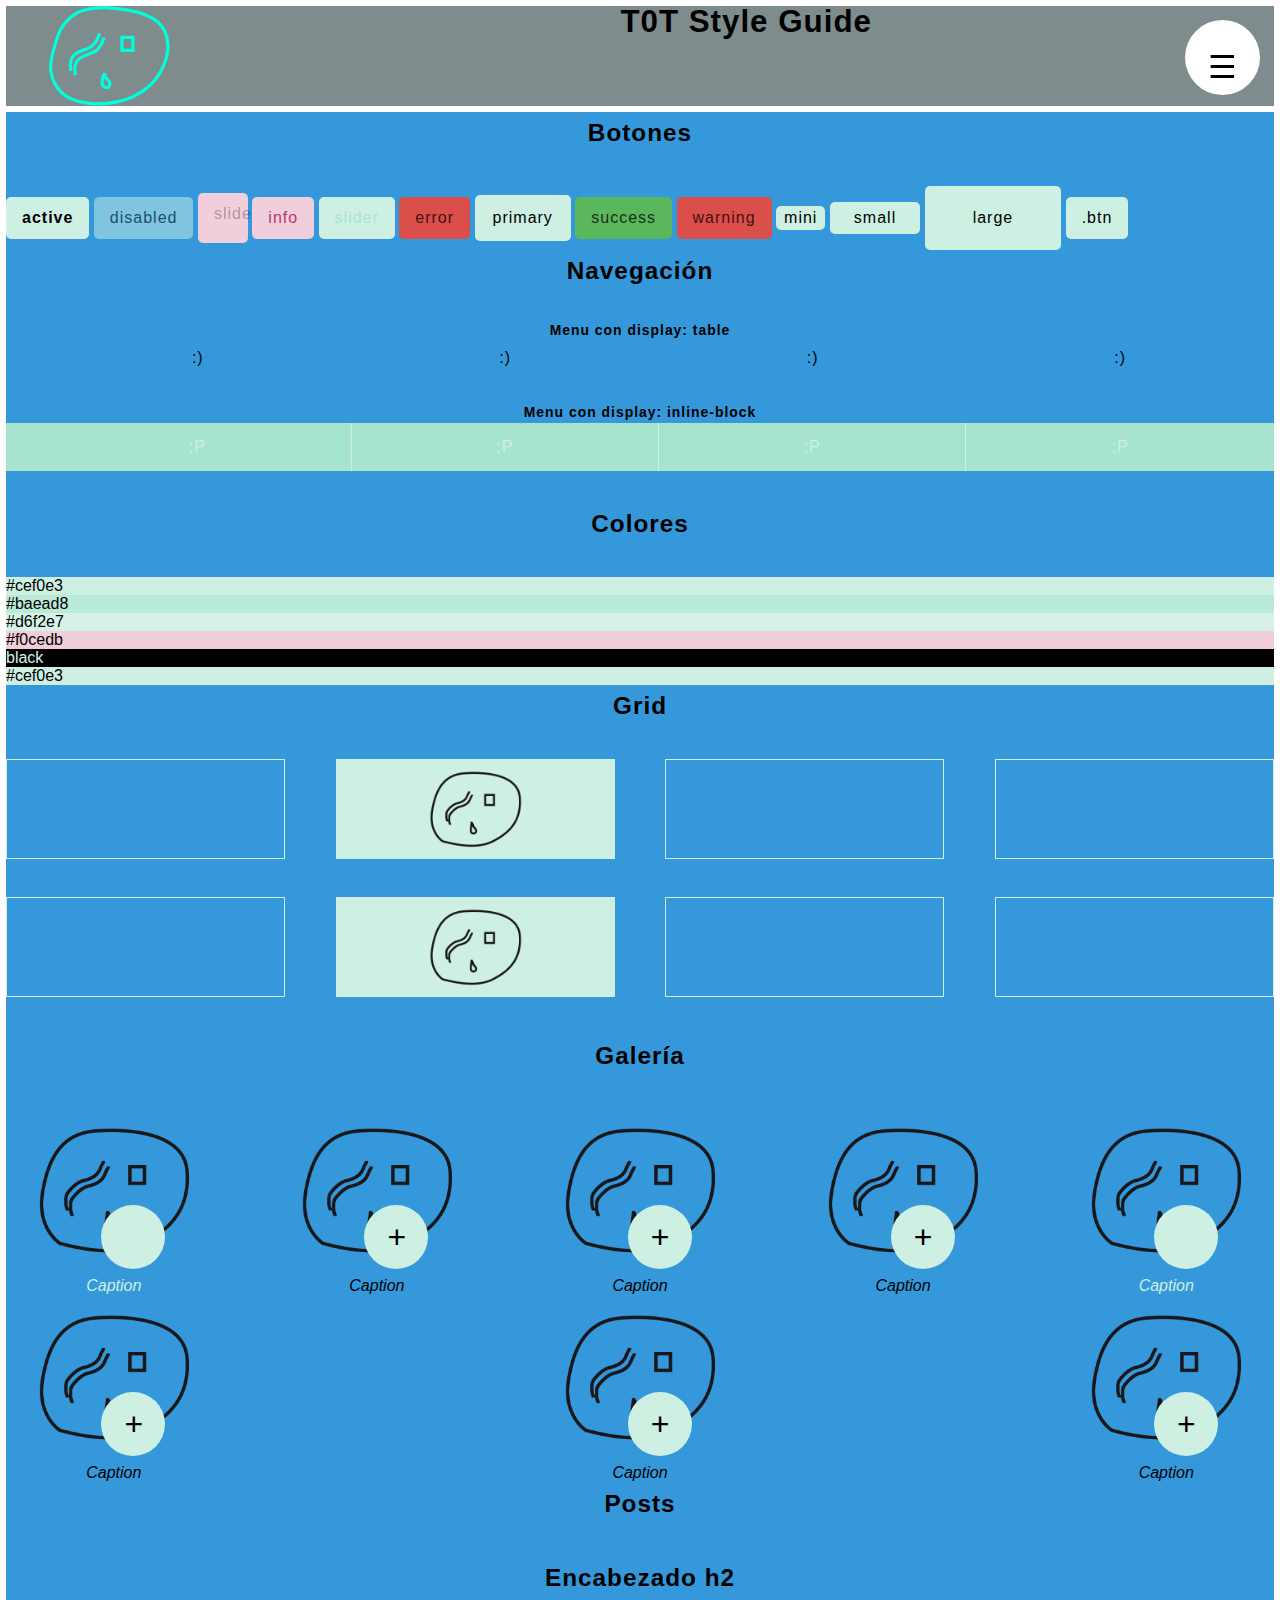
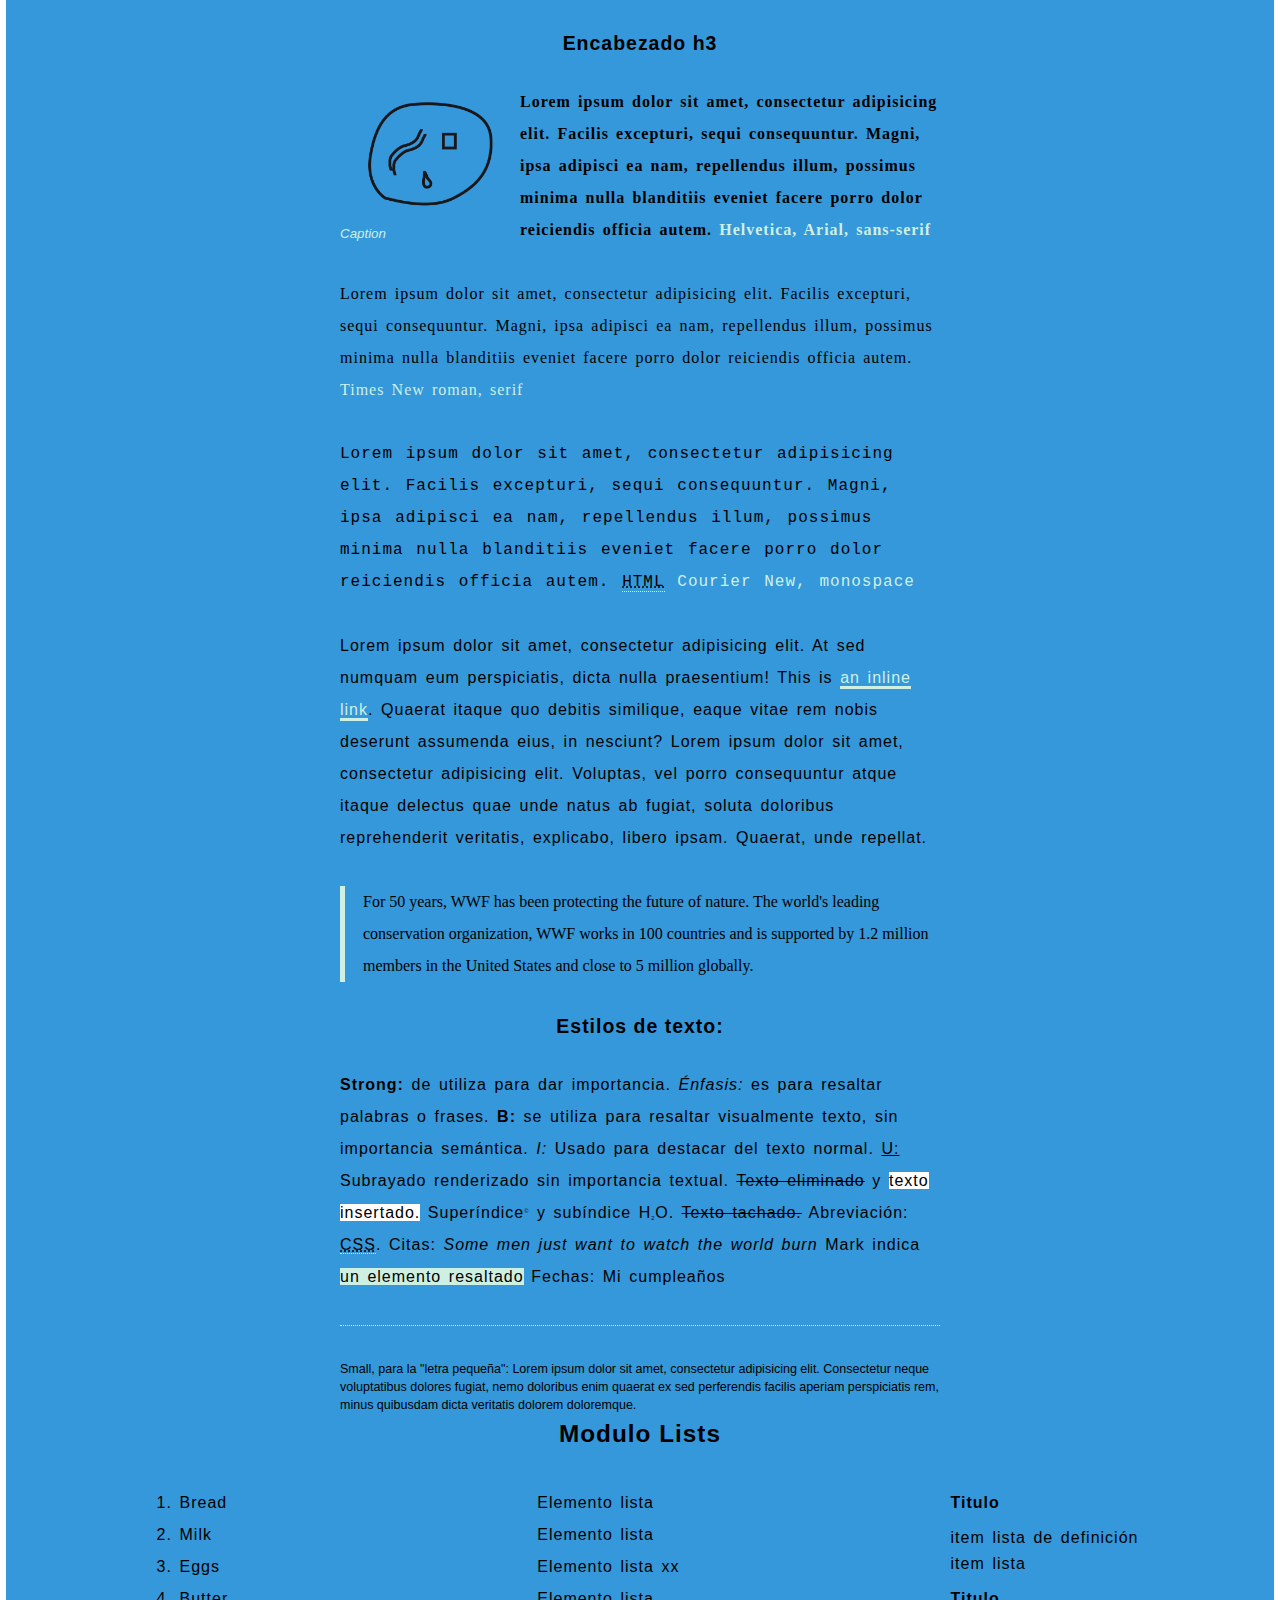
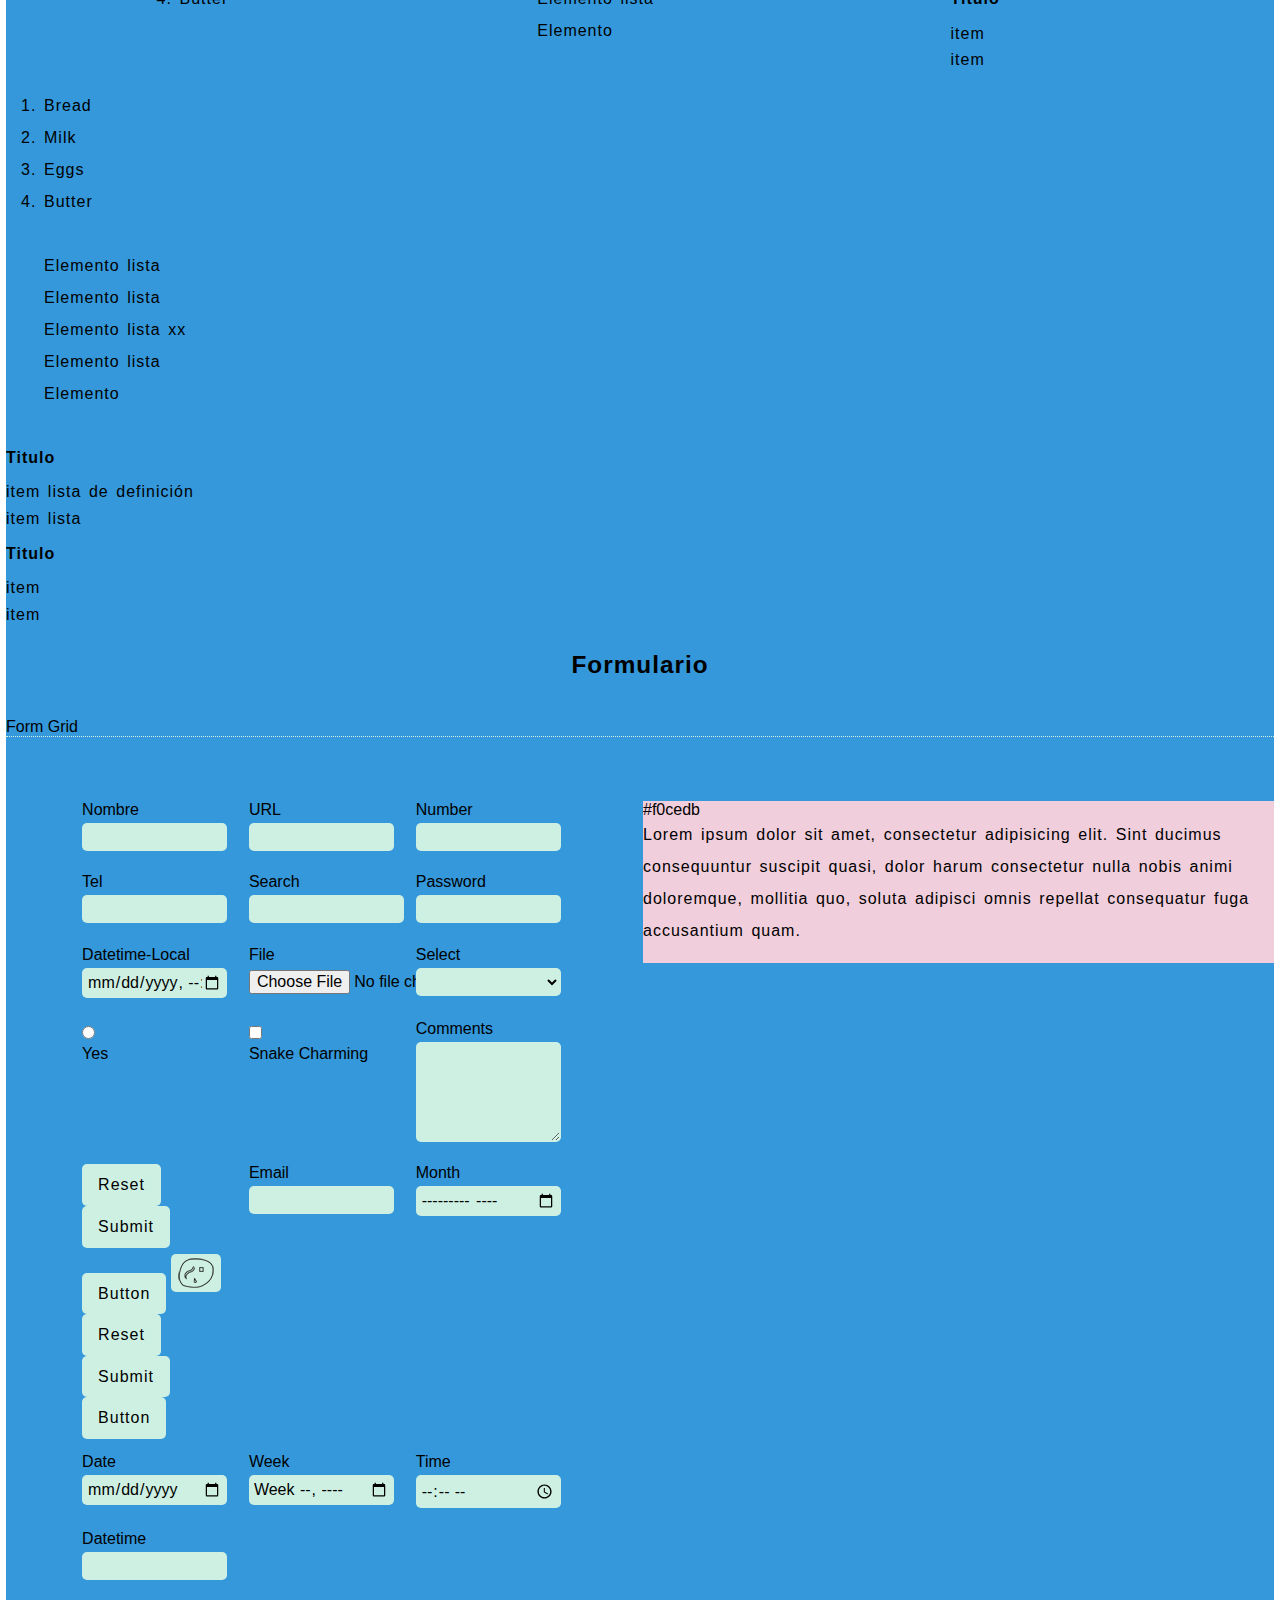
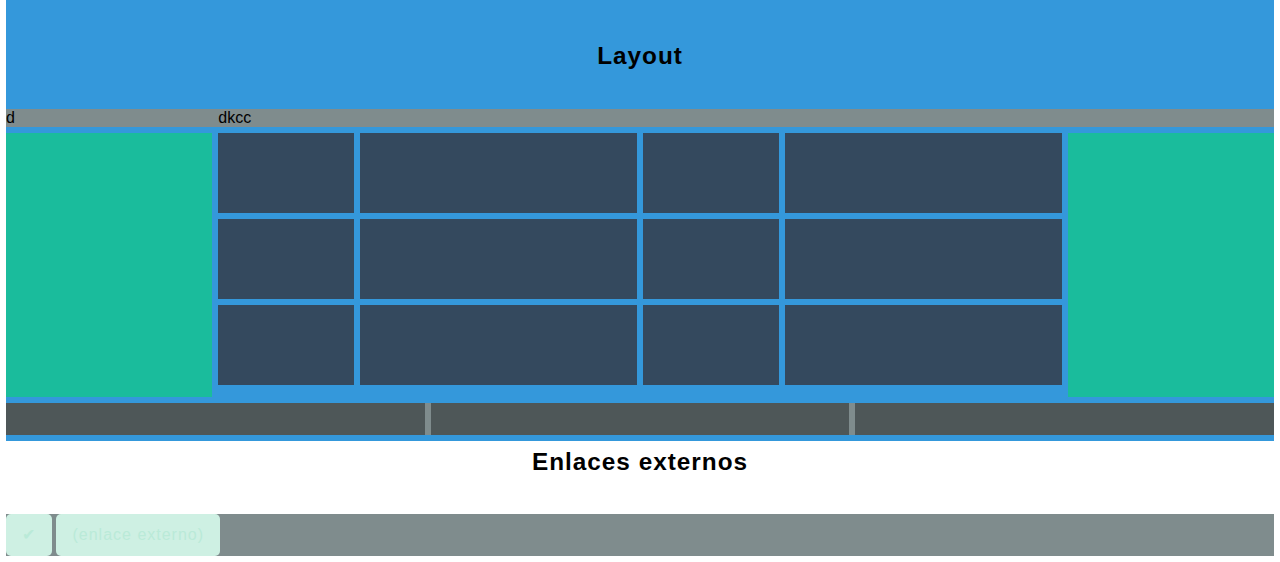
==== commit b1b54e94: "Layout" ====
--- a/index.html
+++ b/index.html
@@ -407,6 +407,46 @@
 		</form>
 
 	</section>
+	<section>
+		
+		<h2>Layout</h2>
+
+		<div class="header">
+		  <div>d</div>
+		  <div>dkcc</div>
+		</div>
+
+		<div class="wrapper">
+		  <div class="aside"></div>
+		  <div class="main">
+		    
+		    <div class="block"></div>
+		    <div class="block"></div>
+		    <div class="block"></div>
+		    <div class="block"></div>
+		    
+		    <div class="block"></div>
+		    <div class="block"></div>
+		    <div class="block"></div>
+		    <div class="block"></div>
+		    
+		    <div class="block"></div>
+		    <div class="block"></div>
+		    <div class="block"></div>
+		    <div class="block"></div>
+		    
+		  </div>
+		  <div class="sidebar"></div>
+		</div>
+
+		<div class="footer">
+		  <div class="col"></div>
+		  <div class="col"></div>
+		  <div class="col"></div>
+		</div>
+
+	</section>
+
 </main>
 	
 	<h2>Enlaces externos</h2>
--- a/assets/css/style.css
+++ b/assets/css/style.css
@@ -509,33 +509,49 @@
 /*------------------------------------*\
     $BREAKPOINTS
 \*------------------------------------*/
+.wrapper > div:nth-of-type(1n), .wrapper > div:nth-of-type(3n), .main > div:nth-of-type(1n), .main > div:nth-of-type(3n), .header > div:nth-of-type(1n) {
+  width: calc(100% * 0.1666666667 - 6px * (1 - 0.1666666667));
+}
+
 header > div:nth-of-type(1n) {
   width: calc(100% * 0.25 - 6px * (1 - 0.25));
 }
 
+.main > div:nth-of-type(2n), .main > div:nth-of-type(4n), .footer > div:nth-of-type(1n), .footer > div:nth-of-type(2n), .footer > div:nth-of-type(3n) {
+  width: calc(100% * 0.3333333333 - 6px * (1 - 0.3333333333));
+}
+
 .col-6-6 > div:nth-of-type(1n), .col-6-6 > div:nth-of-type(2n) {
   width: calc(100% * 0.5 - 6px * (1 - 0.5));
 }
 
+.wrapper > div:nth-of-type(2n) {
+  width: calc(100% * 0.6666666667 - 6px * (1 - 0.6666666667));
+}
+
 header > div:nth-of-type(2n) {
   width: calc(100% * 0.75 - 6px * (1 - 0.75));
 }
 
-header, .col-6-6 {
+.header > div:nth-of-type(2n) {
+  width: calc(100% * 0.8333333333 - 6px * (1 - 0.8333333333));
+}
+
+header, .wrapper, .main, .footer, .header, .col-6-6 {
   overflow: hidden;
 }
 
-header > div, .col-6-6 > div {
+header > div, .wrapper > div, .main > div, .footer > div, .header > div, .col-6-6 > div {
   float: left;
   margin-right: 6px;
 }
 
-header > div:nth-of-type(2n), .col-6-6 > div:nth-of-type(2n) {
+header > div:nth-of-type(2n), .wrapper > div:nth-of-type(3n), .main > div:nth-of-type(4n), .footer > div:nth-of-type(3n), .header > div:nth-of-type(2n), .col-6-6 > div:nth-of-type(2n) {
   margin-right: 0;
 }
 
 @media (max-width: 48em) {
-  header > div, .col-6-6 > div {
+  header > div, .wrapper > div, .main > div, .footer > div, .header > div, .col-6-6 > div {
     width: 100% !important;
     float: none;
     margin-right: 0;
@@ -685,6 +701,54 @@
 .img--mascara {
   -webkit-clip-path: polygon(50% 0, 100% 25%, 100% 75%, 50% 100%, 0 75%, 0 25%);
           clip-path: polygon(50% 0, 100% 25%, 100% 75%, 50% 100%, 0 75%, 0 25%);
+}
+
+.main {
+  padding-bottom: 0;
+}
+
+.footer,
+.header {
+  margin: 6px 0;
+}
+
+.sidebar, .aside {
+  min-height: calc(5em * 3 + 4 * 6px);
+}
+
+.block {
+  min-height: 5em;
+  margin-bottom: 6px;
+}
+
+.col {
+  min-height: 2em;
+}
+
+body {
+  padding: 0 6px;
+}
+
+.header,
+.footer {
+  background: #7f8c8d;
+}
+
+.sidebar,
+.aside {
+  background: #1abc9c;
+}
+
+.main {
+  background: #3498db;
+}
+
+.block {
+  background: #34495e;
+}
+
+.col {
+  background: #4e5758;
 }
 
 .color-base {
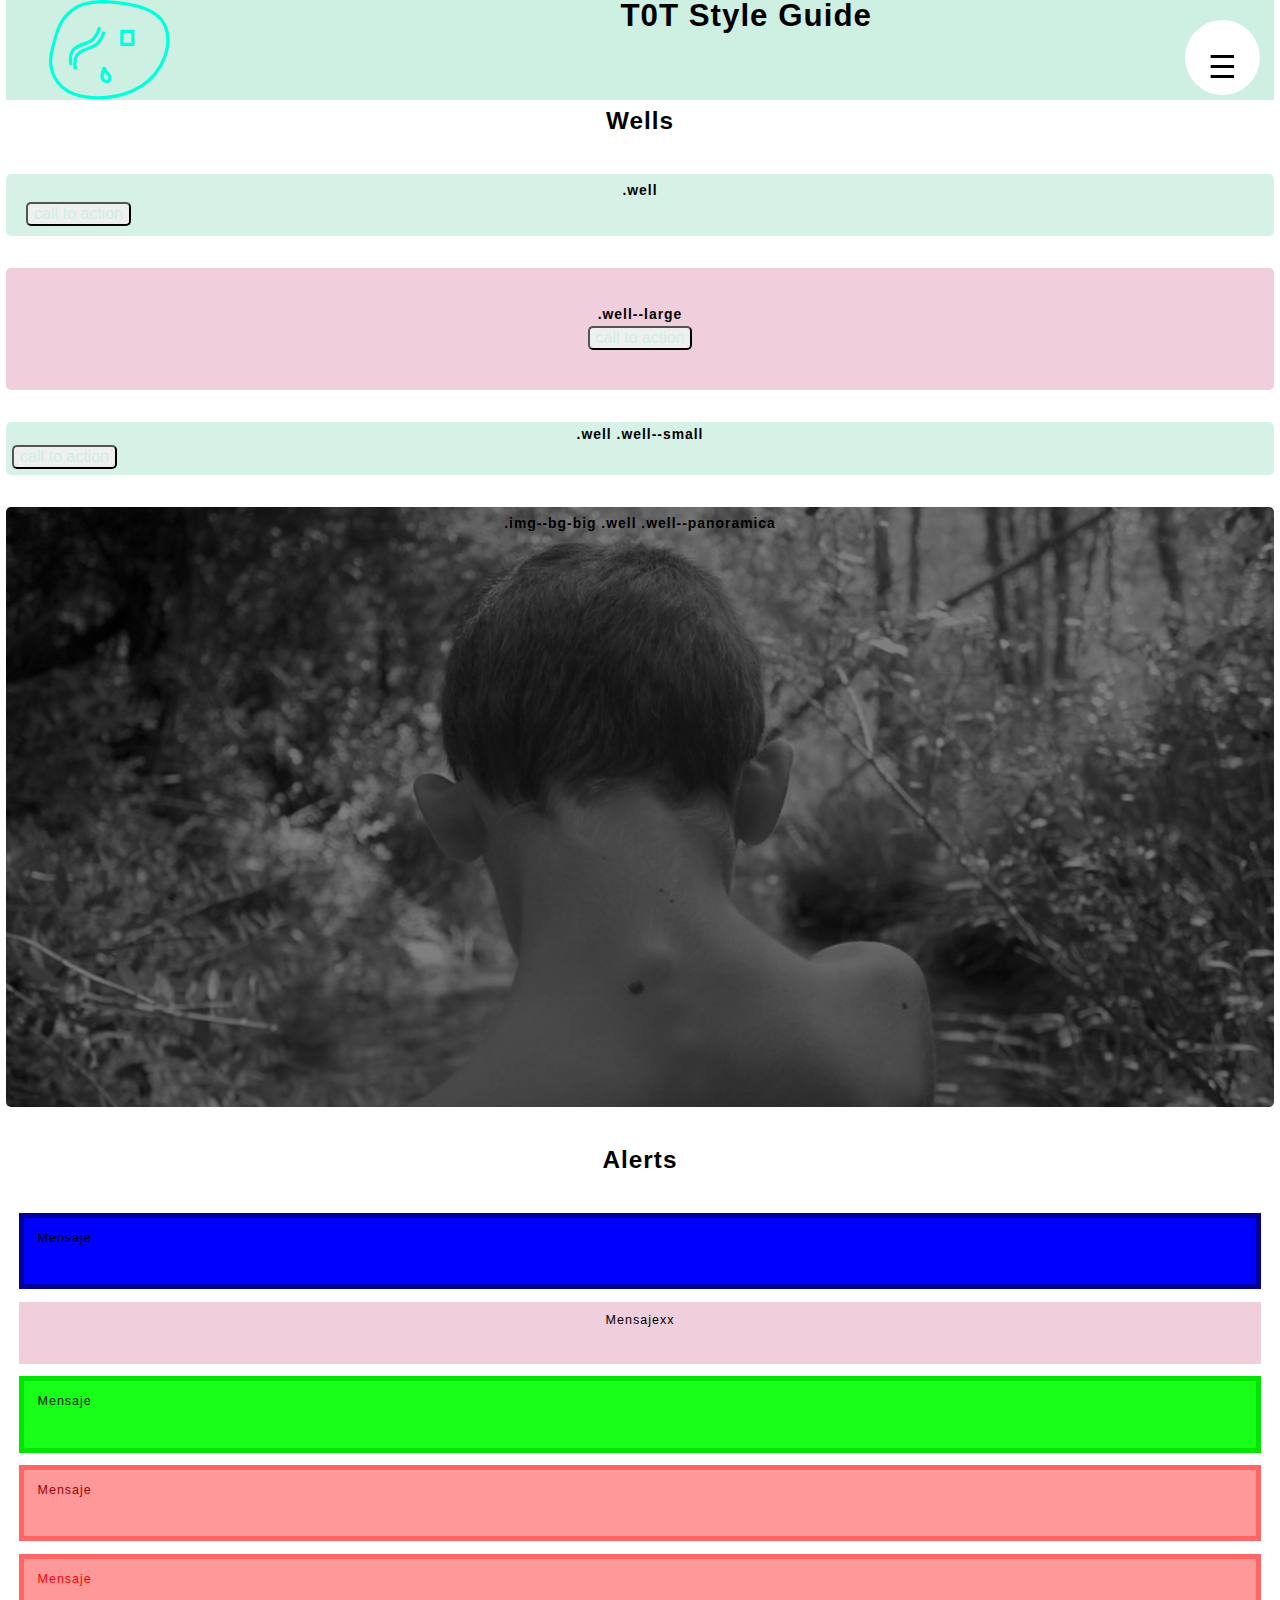
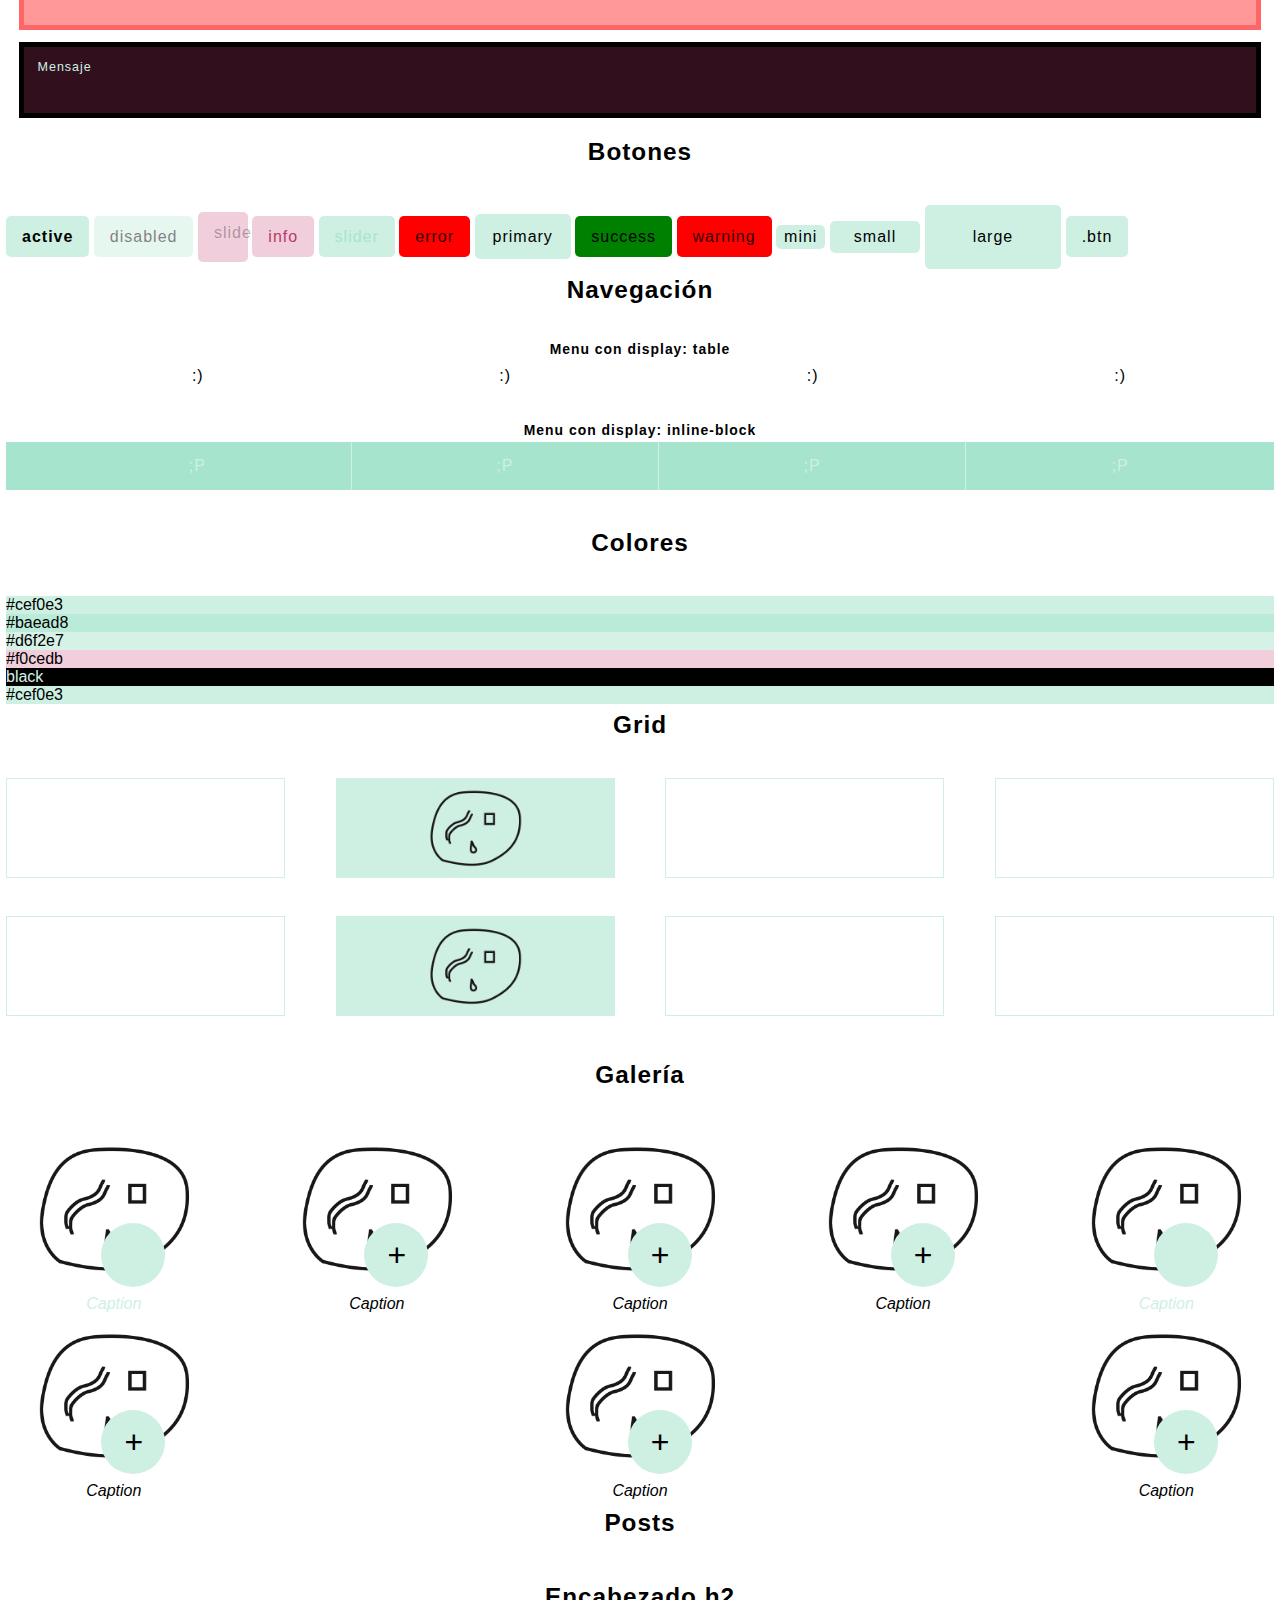
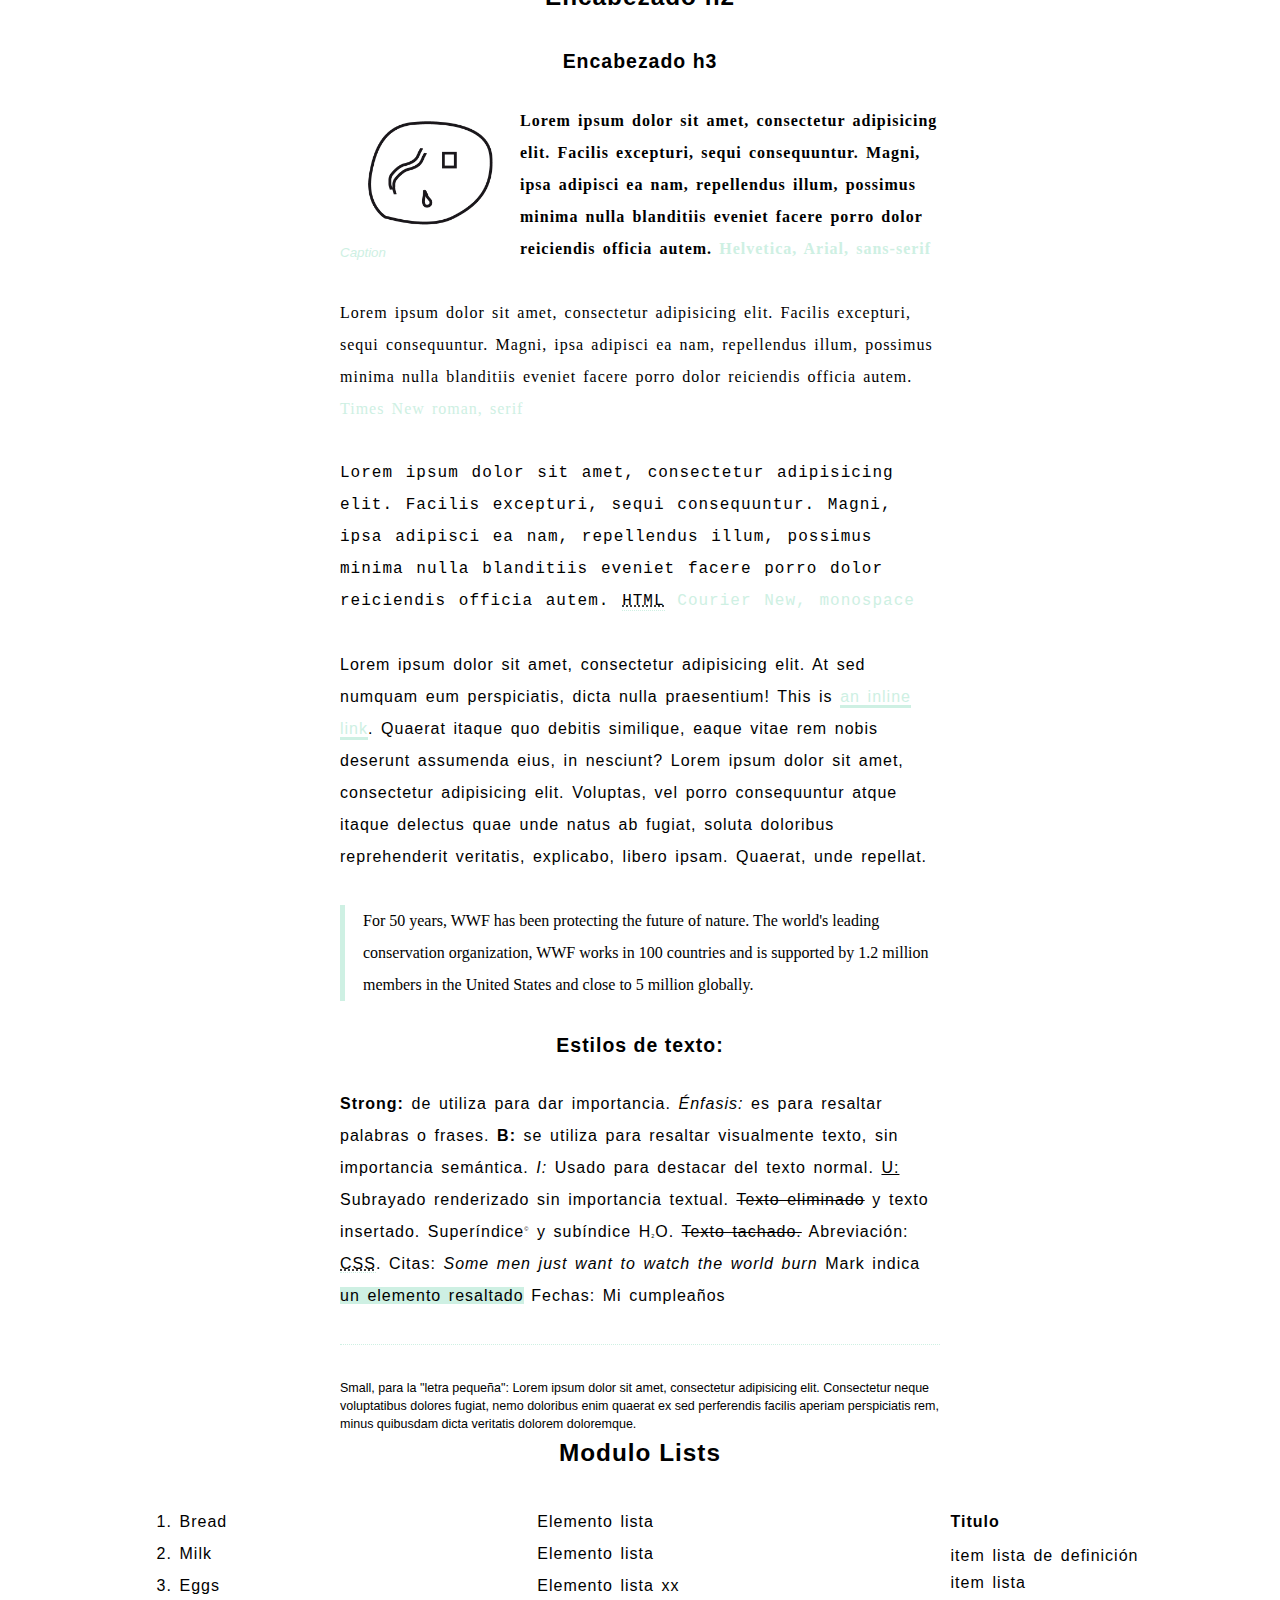
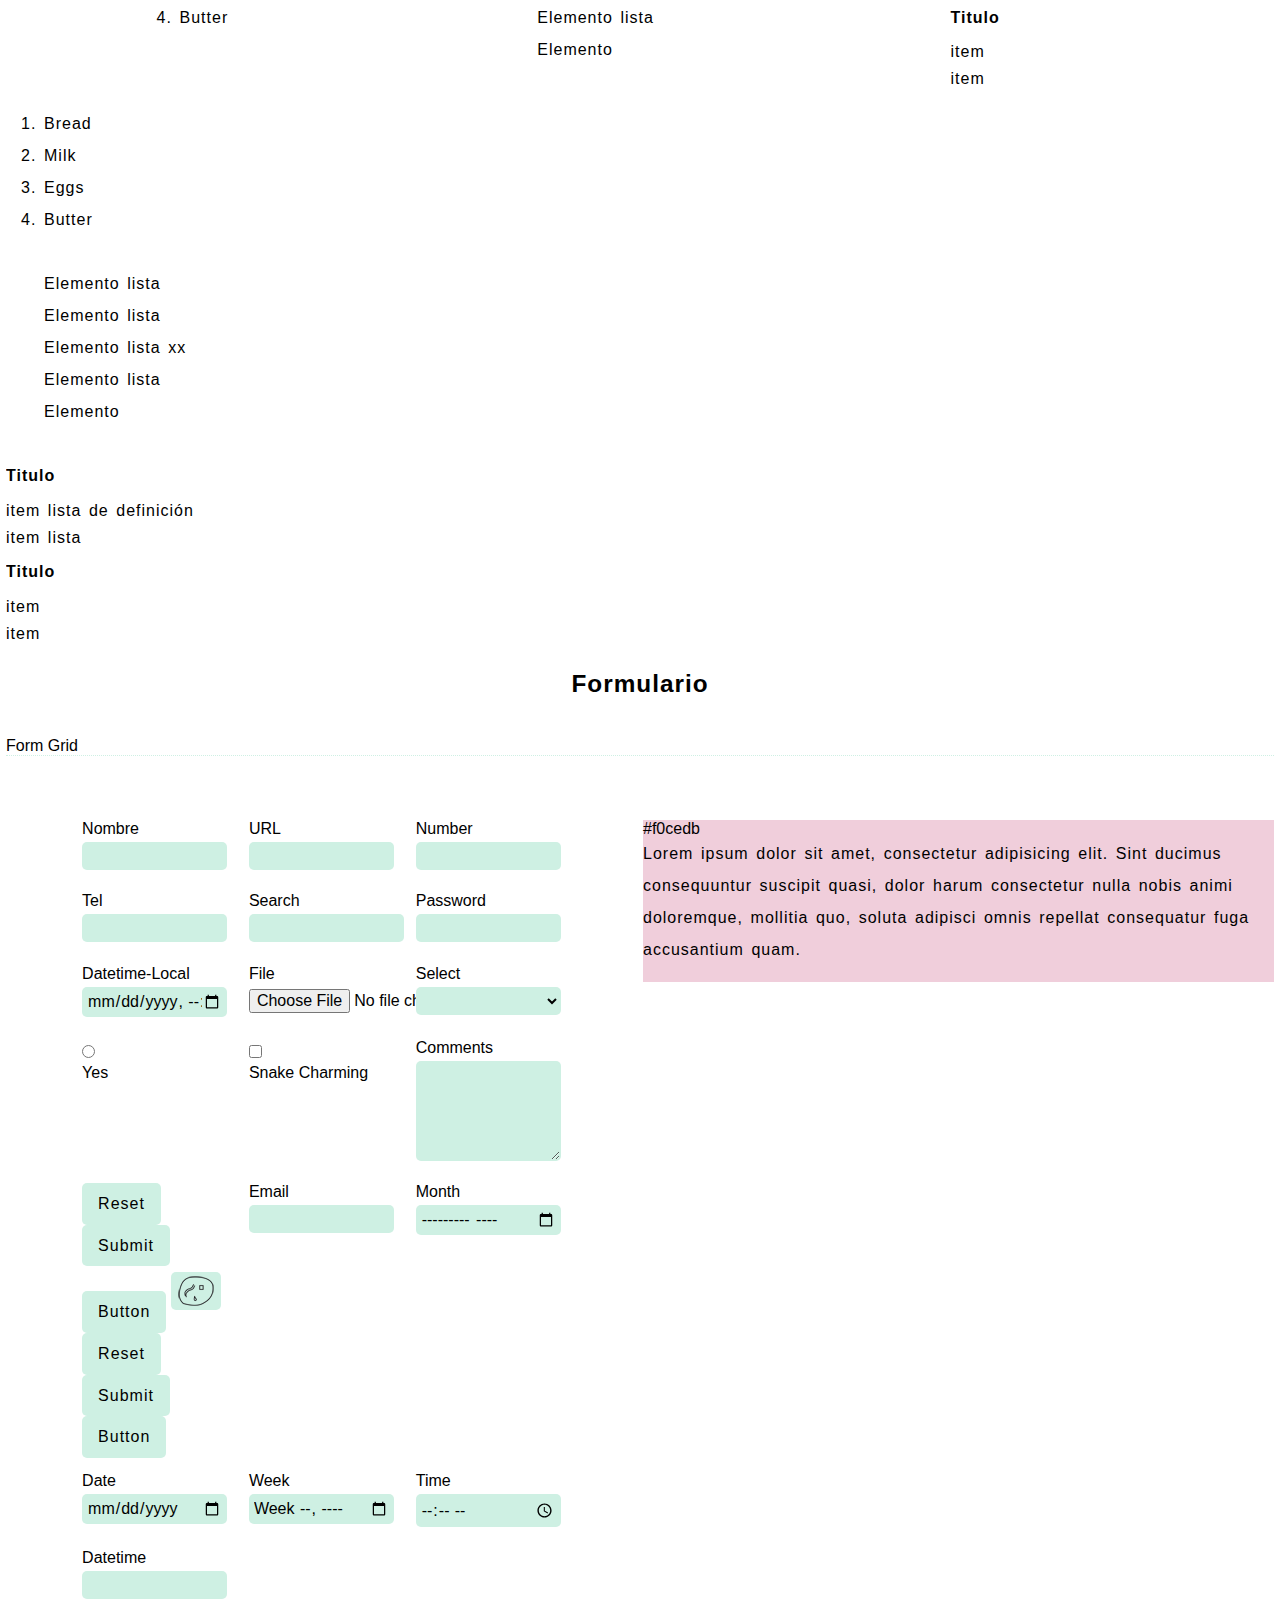
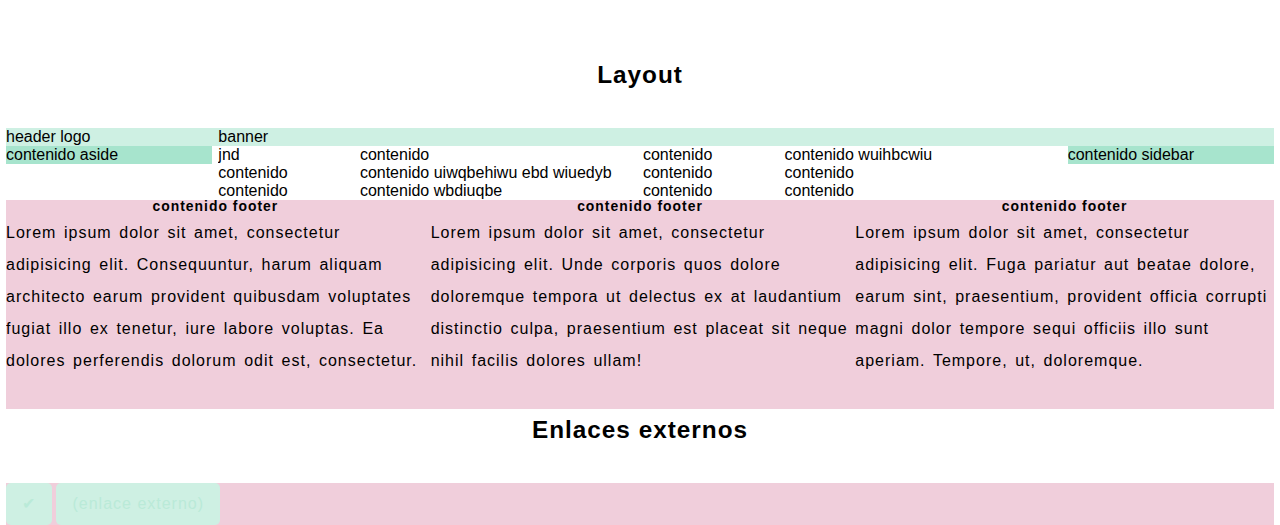
==== commit ef89190c: "Añadidos componentes wells y alerts" ====
--- a/index.html
+++ b/index.html
@@ -32,8 +32,57 @@
 	</div>
 
 </header>
-
+	
+	<h2>Wells</h2>
+	
+	<div class="well">
+		<h4>.well</h4>
+		<button>
+			<a href="">call to action</a>
+		</button>
+	</div>
+
+	<div class="well well--large">
+		<h4>.well--large</h4>
+		<button>
+			<a href="">call to action</a>
+		</button>
+	</div>
+
+	<div class="well well--small">
+		<h4>.well .well--small</h4>
+		<button>
+			<a href="">call to action</a>
+		</button>
+	</div>
+
+	<div class="img--bg-big well well--panoramica">
+		<h4>.img--bg-big .well .well--panoramica</h4>
+	</div>
+
+
+<h2>Alerts</h2>
+
+<div class="alert">
+	<p>Mensaje</p>
+</div>
+<div class="alert alert--info">
+	<p>Mensajexx</p>
+</div>
+<div class="alert alert--success">
+	<p>Mensaje</p>
+</div>
+<div class="alert alert--warning">
+	<p>Mensaje</p>
+</div>
+<div class="alert alert--error">
+	<p>Mensaje</p>
+</div>
+<div class="alert alert--inverse">
+	<p>Mensaje</p>
+</div>	
 	<main class="main">
+
 
 	<h2>Botones</h2>
 	<section>
@@ -149,9 +198,9 @@
 		  <img src="assets/img/logoyo.png" alt="" />		  <figcaption class="galeria-fotos__caption">Caption</figcaption>
 	</figure>
 
-</section>	<h2>Posts</h2>
-
-<section>
+</section>	<section>
+
+	<h2>Posts</h2>
 		
 	<h2 class="h2">Encabezado h2</h2>	
 	<h3>Encabezado h3</h3>
@@ -407,47 +456,63 @@
 		</form>
 
 	</section>
+</main>
+
 	<section>
 		
 		<h2>Layout</h2>
 
 		<div class="header">
-		  <div>d</div>
-		  <div>dkcc</div>
+		  <div>header logo</div>
+		  <div>banner</div>
 		</div>
 
 		<div class="wrapper">
-		  <div class="aside"></div>
+
+		  <div class="aside">contenido aside</div>
+
 		  <div class="main">
 		    
-		    <div class="block"></div>
-		    <div class="block"></div>
-		    <div class="block"></div>
-		    <div class="block"></div>
+		    <div>jnd </div>
+		    <div>contenido</div>
+		    <div>contenido</div>
+		    <div>contenido wuihbcwiu</div>
 		    
-		    <div class="block"></div>
-		    <div class="block"></div>
-		    <div class="block"></div>
-		    <div class="block"></div>
+		    <div>contenido</div>
+		    <div>contenido uiwqbehiwu ebd wiuedyb</div>
+		    <div>contenido</div>
+		    <div>contenido</div>
 		    
-		    <div class="block"></div>
-		    <div class="block"></div>
-		    <div class="block"></div>
-		    <div class="block"></div>
+		    <div>contenido</div>
+		    <div>contenido wbdiuqbe</div>
+		    <div>contenido</div>
+		    <div>contenido</div>
 		    
 		  </div>
-		  <div class="sidebar"></div>
+
+		  <div class="sidebar">contenido sidebar</div>
+
 		</div>
 
 		<div class="footer">
-		  <div class="col"></div>
-		  <div class="col"></div>
-		  <div class="col"></div>
+
+		  <div>
+		  <h4>contenido footer</h4>
+		  <p>Lorem ipsum dolor sit amet, consectetur adipisicing elit. Consequuntur, harum aliquam architecto earum provident quibusdam voluptates fugiat illo ex tenetur, iure labore voluptas. Ea dolores perferendis dolorum odit est, consectetur.</p>
+		  </div>
+		  <div>
+		  <h4>contenido footer</h4>
+		  <p>Lorem ipsum dolor sit amet, consectetur adipisicing elit. Unde corporis quos dolore doloremque tempora ut delectus ex at laudantium distinctio culpa, praesentium est placeat sit neque nihil facilis dolores ullam!</p>
+		  </div>
+		  <div>
+		  <h4>contenido footer</h4>
+		  <p>Lorem ipsum dolor sit amet, consectetur adipisicing elit. Fuga pariatur aut beatae dolore, earum sint, praesentium, provident officia corrupti magni dolor tempore sequi officiis illo sunt aperiam. Tempore, ut, doloremque.</p>
+		  </div>
+
 		</div>
 
 	</section>
 
-</main>
 	
 	<h2>Enlaces externos</h2>
 <footer class="footer">
--- a/assets/css/style.css
+++ b/assets/css/style.css
@@ -441,16 +441,12 @@
   display: table;
 }
 
-img, .nav-footer, .nav-header, .alert--block {
+img, .nav-footer, .nav-header {
   width: 100%;
 }
 
 h1, .h1, h2, .h2, h3, .h3, h4, .h4, h5, .h5, h6, .h6, .nav-header__item, .idiomas, .alert--info, .well--large {
   text-align: center;
-}
-
-.alert--block {
-  text-align: right;
 }
 
 .main-footer, .nav-footer__item {
@@ -509,15 +505,11 @@
 /*------------------------------------*\
     $BREAKPOINTS
 \*------------------------------------*/
-.wrapper > div:nth-of-type(1n), .wrapper > div:nth-of-type(3n), .main > div:nth-of-type(1n), .main > div:nth-of-type(3n), .header > div:nth-of-type(1n) {
+.header > div:nth-of-type(1n), .wrapper > div:nth-of-type(1n), .wrapper > div:nth-of-type(3n), .main > div:nth-of-type(1n), .main > div:nth-of-type(3n) {
   width: calc(100% * 0.1666666667 - 6px * (1 - 0.1666666667));
 }
 
-header > div:nth-of-type(1n) {
-  width: calc(100% * 0.25 - 6px * (1 - 0.25));
-}
-
-.main > div:nth-of-type(2n), .main > div:nth-of-type(4n), .footer > div:nth-of-type(1n), .footer > div:nth-of-type(2n), .footer > div:nth-of-type(3n) {
+.footer > div:nth-of-type(1n), .footer > div:nth-of-type(2n), .footer > div:nth-of-type(3n), .main > div:nth-of-type(2n), .main > div:nth-of-type(4n) {
   width: calc(100% * 0.3333333333 - 6px * (1 - 0.3333333333));
 }
 
@@ -529,29 +521,25 @@
   width: calc(100% * 0.6666666667 - 6px * (1 - 0.6666666667));
 }
 
-header > div:nth-of-type(2n) {
-  width: calc(100% * 0.75 - 6px * (1 - 0.75));
-}
-
 .header > div:nth-of-type(2n) {
   width: calc(100% * 0.8333333333 - 6px * (1 - 0.8333333333));
 }
 
-header, .wrapper, .main, .footer, .header, .col-6-6 {
+.header, .footer, .wrapper, .main, .col-6-6 {
   overflow: hidden;
 }
 
-header > div, .wrapper > div, .main > div, .footer > div, .header > div, .col-6-6 > div {
+.header > div, .footer > div, .wrapper > div, .main > div, .col-6-6 > div {
   float: left;
   margin-right: 6px;
 }
 
-header > div:nth-of-type(2n), .wrapper > div:nth-of-type(3n), .main > div:nth-of-type(4n), .footer > div:nth-of-type(3n), .header > div:nth-of-type(2n), .col-6-6 > div:nth-of-type(2n) {
+.header > div:nth-of-type(2n), .footer > div:nth-of-type(3n), .wrapper > div:nth-of-type(3n), .main > div:nth-of-type(4n), .col-6-6 > div:nth-of-type(2n) {
   margin-right: 0;
 }
 
 @media (max-width: 48em) {
-  header > div, .wrapper > div, .main > div, .footer > div, .header > div, .col-6-6 > div {
+  .header > div, .footer > div, .wrapper > div, .main > div, .col-6-6 > div {
     width: 100% !important;
     float: none;
     margin-right: 0;
@@ -594,6 +582,10 @@
   box-sizing: border-box;
 }
 
+.header {
+  background-color: #cef0e3;
+}
+
 .article-post {
   display: table;
   margin-left: auto;
@@ -657,6 +649,10 @@
   vertical-align: middle;
 }
 
+.footer {
+  background-color: #f0cedb;
+}
+
 html {
   font-size: 75%;
 }
@@ -698,6 +694,22 @@
   }
 }
 
+.img--bg-big {
+  background-size: cover;
+  background-image: url(../img/image.jpg);
+  background-repeat: no-repeat;
+  background-position: center;
+  background-color: #cef0e3;
+}
+.no-svg .img--bg-big {
+  background-image: url(../img/image.png);
+}
+@media only screen and (-moz-min-device-pixel-ratio: 1.5), only screen and (-o-min-device-pixel-ratio: 3 / 2), only screen and (-webkit-min-device-pixel-ratio: 1.5), only screen and (min-device-pixel-ratio: 1.5) {
+  .no-svg .img--bg-big {
+    background-image: url(../img/image@2x.png);
+  }
+}
+
 .img--mascara {
   -webkit-clip-path: polygon(50% 0, 100% 25%, 100% 75%, 50% 100%, 0 75%, 0 25%);
           clip-path: polygon(50% 0, 100% 25%, 100% 75%, 50% 100%, 0 75%, 0 25%);
@@ -707,48 +719,13 @@
   padding-bottom: 0;
 }
 
-.footer,
-.header {
-  margin: 6px 0;
-}
-
-.sidebar, .aside {
-  min-height: calc(5em * 3 + 4 * 6px);
-}
-
-.block {
-  min-height: 5em;
-  margin-bottom: 6px;
-}
-
-.col {
-  min-height: 2em;
-}
-
 body {
   padding: 0 6px;
 }
 
-.header,
-.footer {
-  background: #7f8c8d;
-}
-
 .sidebar,
 .aside {
-  background: #1abc9c;
-}
-
-.main {
-  background: #3498db;
-}
-
-.block {
-  background: #34495e;
-}
-
-.col {
-  background: #4e5758;
+  background: #a7e4cd;
 }
 
 .color-base {
@@ -1421,7 +1398,7 @@
 
 .btn--slidemenu {
   width: 50px;
-  height: 50px;
+  min-height: 50px;
   border-radius: 5px;
   color: rgba(0, 0, 0, 0.3);
   background-color: #f0cedb;
@@ -1460,14 +1437,14 @@
 }
 
 .btn--error {
-  background-color: #da4f49;
-  color: #48110f;
+  background-color: red;
+  color: #330000;
 }
 .btn--error:hover {
-  color: #fcf3f3;
+  color: #ffcccc;
 }
 .btn--error:visited {
-  color: #48110f;
+  color: #330000;
 }
 
 /**
@@ -1488,28 +1465,28 @@
 * Botón de OK
 */
 .btn--success {
-  background-color: #5bb75b;
-  color: #153115;
+  background-color: green;
+  color: black;
 }
 .btn--success:hover {
-  color: #e9f5e9;
+  color: #4dff4d;
 }
 .btn--success:visited {
-  color: #153115;
+  color: black;
 }
 
 /**
 * Botón de advertencia
 */
 .btn--warning {
-  background-color: #da4f49;
-  color: #48110f;
+  background-color: red;
+  color: #330000;
 }
 .btn--warning:hover {
-  color: #fcf3f3;
+  color: #ffcccc;
 }
 .btn--warning:visited {
-  color: #48110f;
+  color: #330000;
 }
 
 .btn--inactive,
@@ -1953,7 +1930,7 @@
   float: right;
   padding: 8px 35px 8px 14px;
   line-height: 1;
-  background-color: rgba(255, 255, 255, 0.2);
+  background-color: #f0cedb;
 }
 .idiomas li {
   display: table-cell;
@@ -1962,25 +1939,22 @@
 }
 
 .alert {
-  display: none;
-}
-@media screen and (min-width: 600px) {
-  .alert {
-    display: block;
-    margin: 1em;
-    padding: 8px 35px 8px 14px;
-    background-color: #cef0e3;
-    border: 2px solid #f6ae6f;
-    font-family: Helvetica, Arial, sans-serif;
-    font-size: 18px;
-    font-size: 0.7826086957rem;
-    color: #904809;
-  }
-}
-.alert .alert--heading {
+  display: block;
+  margin: 1em;
+  padding: 8px 35px 8px 14px;
+  background-color: blue;
+  border: 5px solid #000099;
+  font-family: Helvetica, Arial, sans-serif;
+  font-size: 18px;
+  font-size: 0.7826086957rem;
+  color: black;
+}
+
+.alert--heading {
   color: inherit;
 }
-.alert .close {
+
+.close {
   position: relative;
   top: -2px;
   right: -21px;
@@ -1993,30 +1967,28 @@
 }
 
 .alert--success {
-  background-color: #c5e6c5;
-  border-color: #a2d6a2;
-  color: #347834;
+  background-color: #1aff1a;
+  border-color: #00e600;
+  color: #001a00;
 }
 
 .alert--warning {
-  background-color: #f4cac8;
-  border-color: #eba19e;
-  color: #9d2520;
+  background-color: #ff9999;
+  border-color: #ff6666;
+  color: #990000;
 }
 
 .alert--error {
-  background-color: #f4cac8;
-  border-color: #eba19e;
-  color: #da4f49;
+  background-color: #ff9999;
+  border-color: #ff6666;
+  color: red;
 }
 
 .alert--info {
-  width: 196px;
   padding: 6px 0;
   line-height: 1;
-  float: right;
   border: none;
-  background-color: rgba(255, 255, 255, 0.2);
+  background-color: #f0cedb;
   color: black;
 }
 
@@ -2024,36 +1996,6 @@
   background-color: #310f1c;
   border-color: black;
   color: #cef0e3;
-}
-
-.alert--block {
-  display: none;
-}
-@media screen and (min-width: 600px) {
-  .alert--block {
-    padding: 0 3% 0;
-    display: table;
-    margin-left: auto;
-    margin-right: auto;
-    max-width: 1280px;
-    width: 100%;
-    position: fixed;
-    top: 0;
-    right: 0;
-    left: 0;
-  }
-  .alert--block .alert--heading {
-    margin-bottom: 0.25em;
-    font-size: inherit;
-    font-weight: bold;
-  }
-}
-.alert--block > p,
-.alert--block > ul {
-  margin-bottom: 0;
-}
-.alert--block p + p {
-  margin-top: 5px;
 }
 
 .well {
@@ -2069,7 +2011,7 @@
 
 .well--large {
   padding: 40px 40px;
-  background-color: transparent;
+  background-color: #f0cedb;
   border: none;
   border-radius: none;
   box-shadow: none;
@@ -2077,6 +2019,12 @@
 
 .well--small {
   padding: 6px;
+}
+
+.well--panoramica {
+  width: 100%;
+  min-height: 600px;
+  border-radius: none;
 }
 
 /*------------------------------------*\
@@ -2383,13 +2331,13 @@
 * http://coolvillage.es/ayuda-al-usuario-a-rellenar-formularios-con-css/
 */
 input:required:focus:invalid {
-  background-color: #fef2e7;
-  border: 1px solid #fce4cf;
+  background-color: #1a1aff;
+  border: 1px solid blue;
 }
 
 input:required:focus:valid {
-  background-color: #e9f5e9;
-  border: 1px solid #5bb75b;
+  background-color: #4dff4d;
+  border: 1px solid green;
 }
 
 .modulo-list {
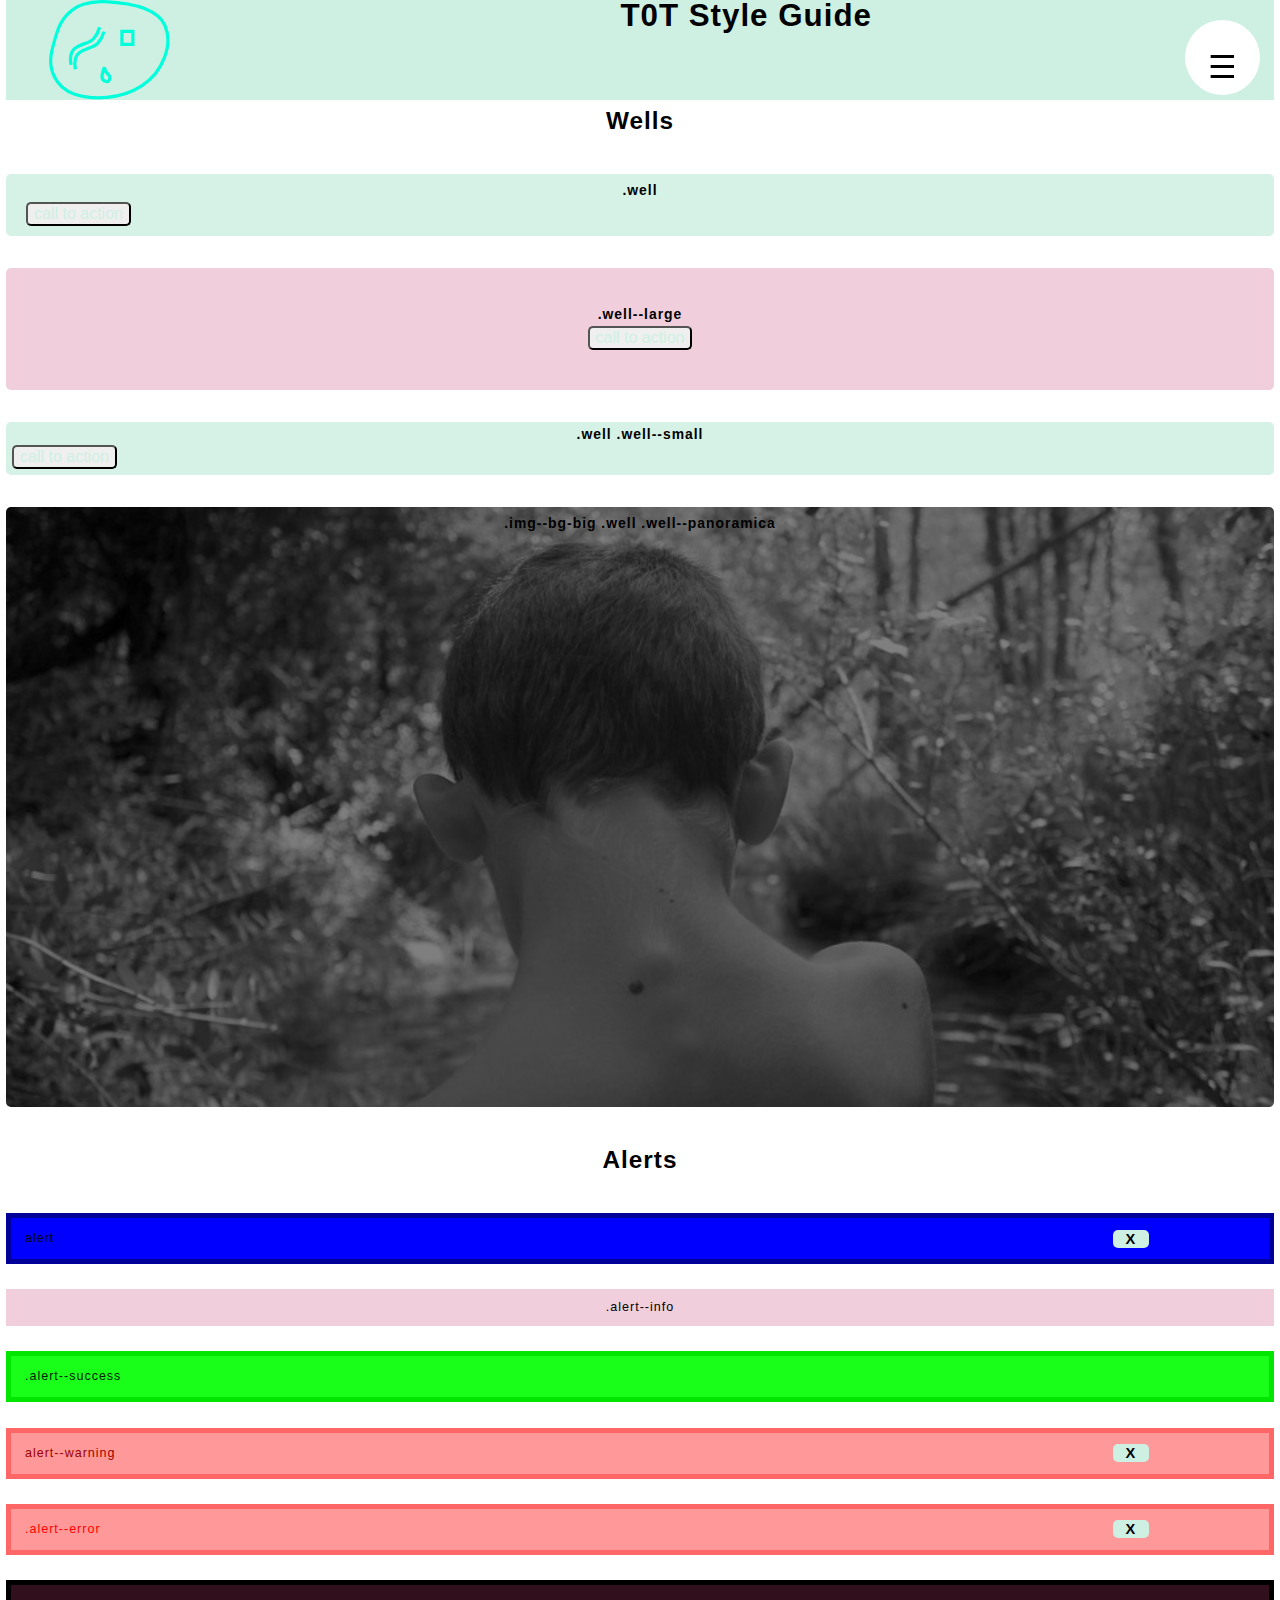
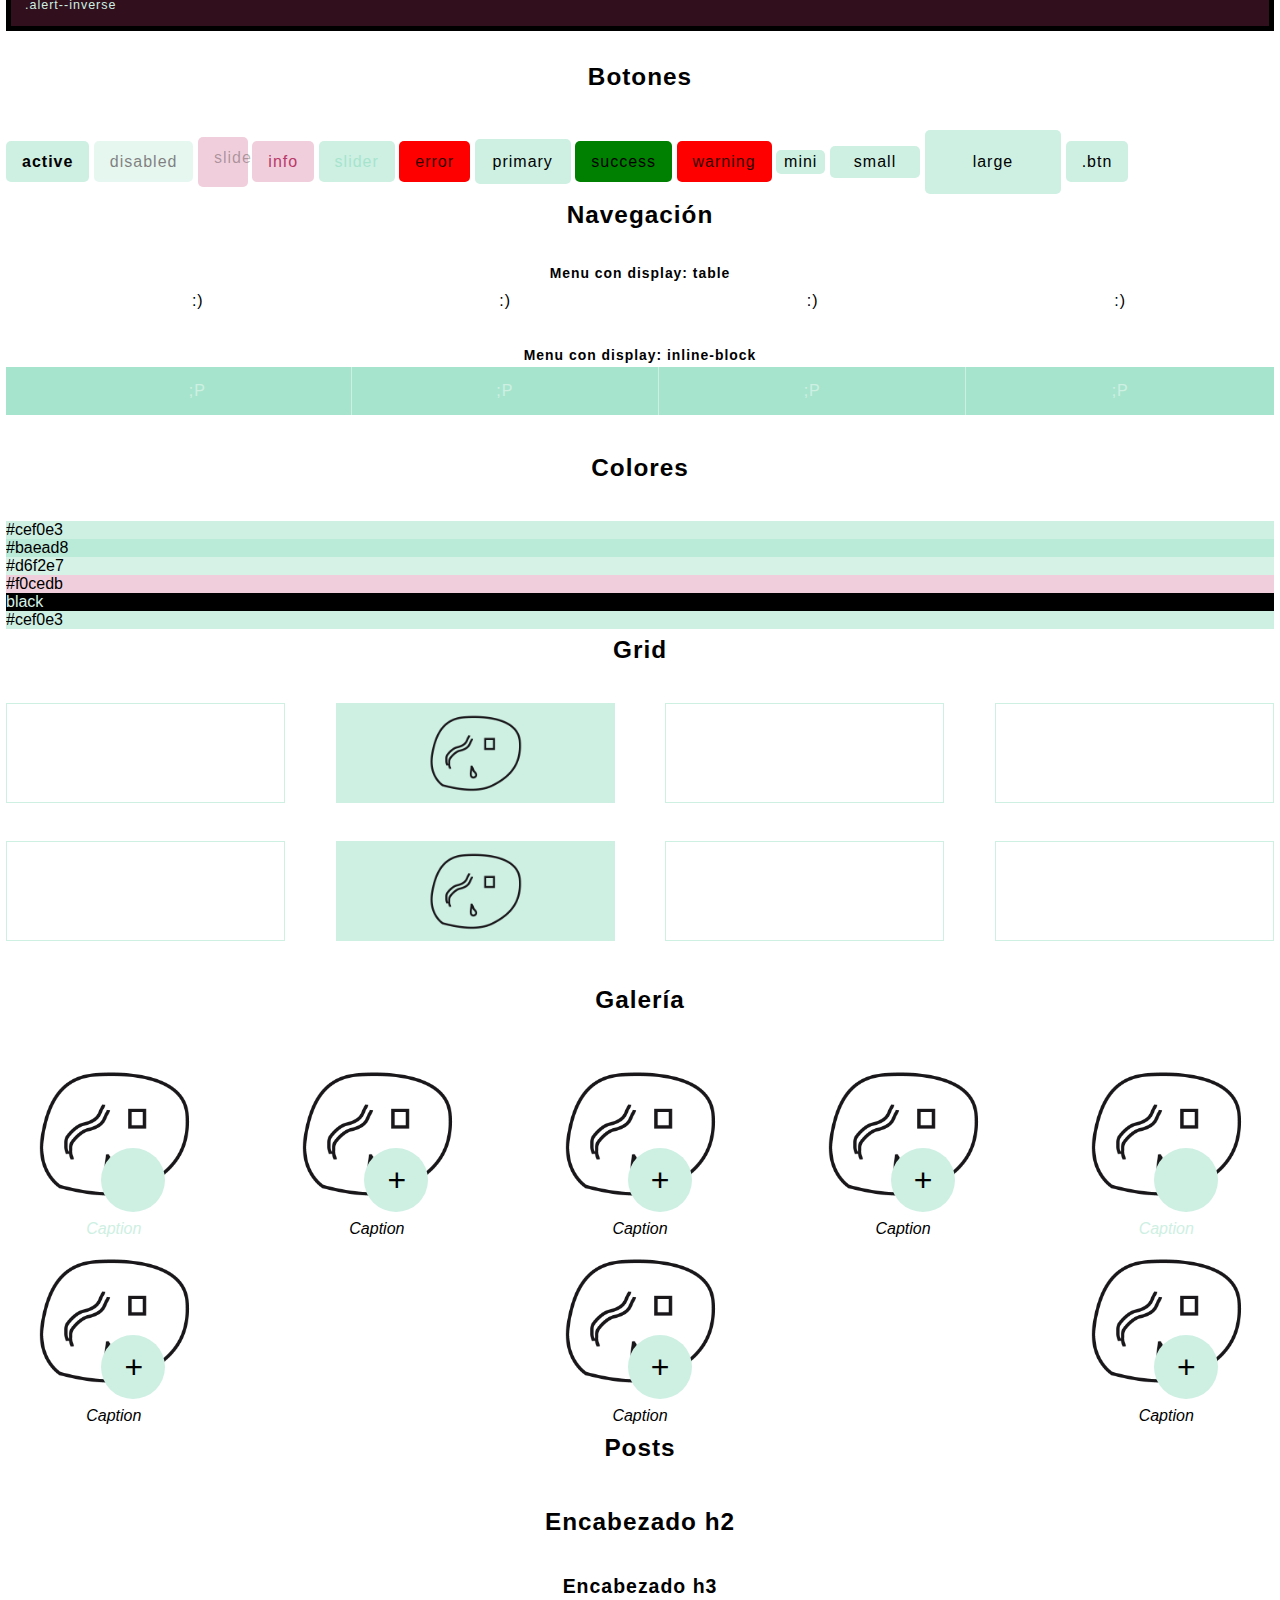
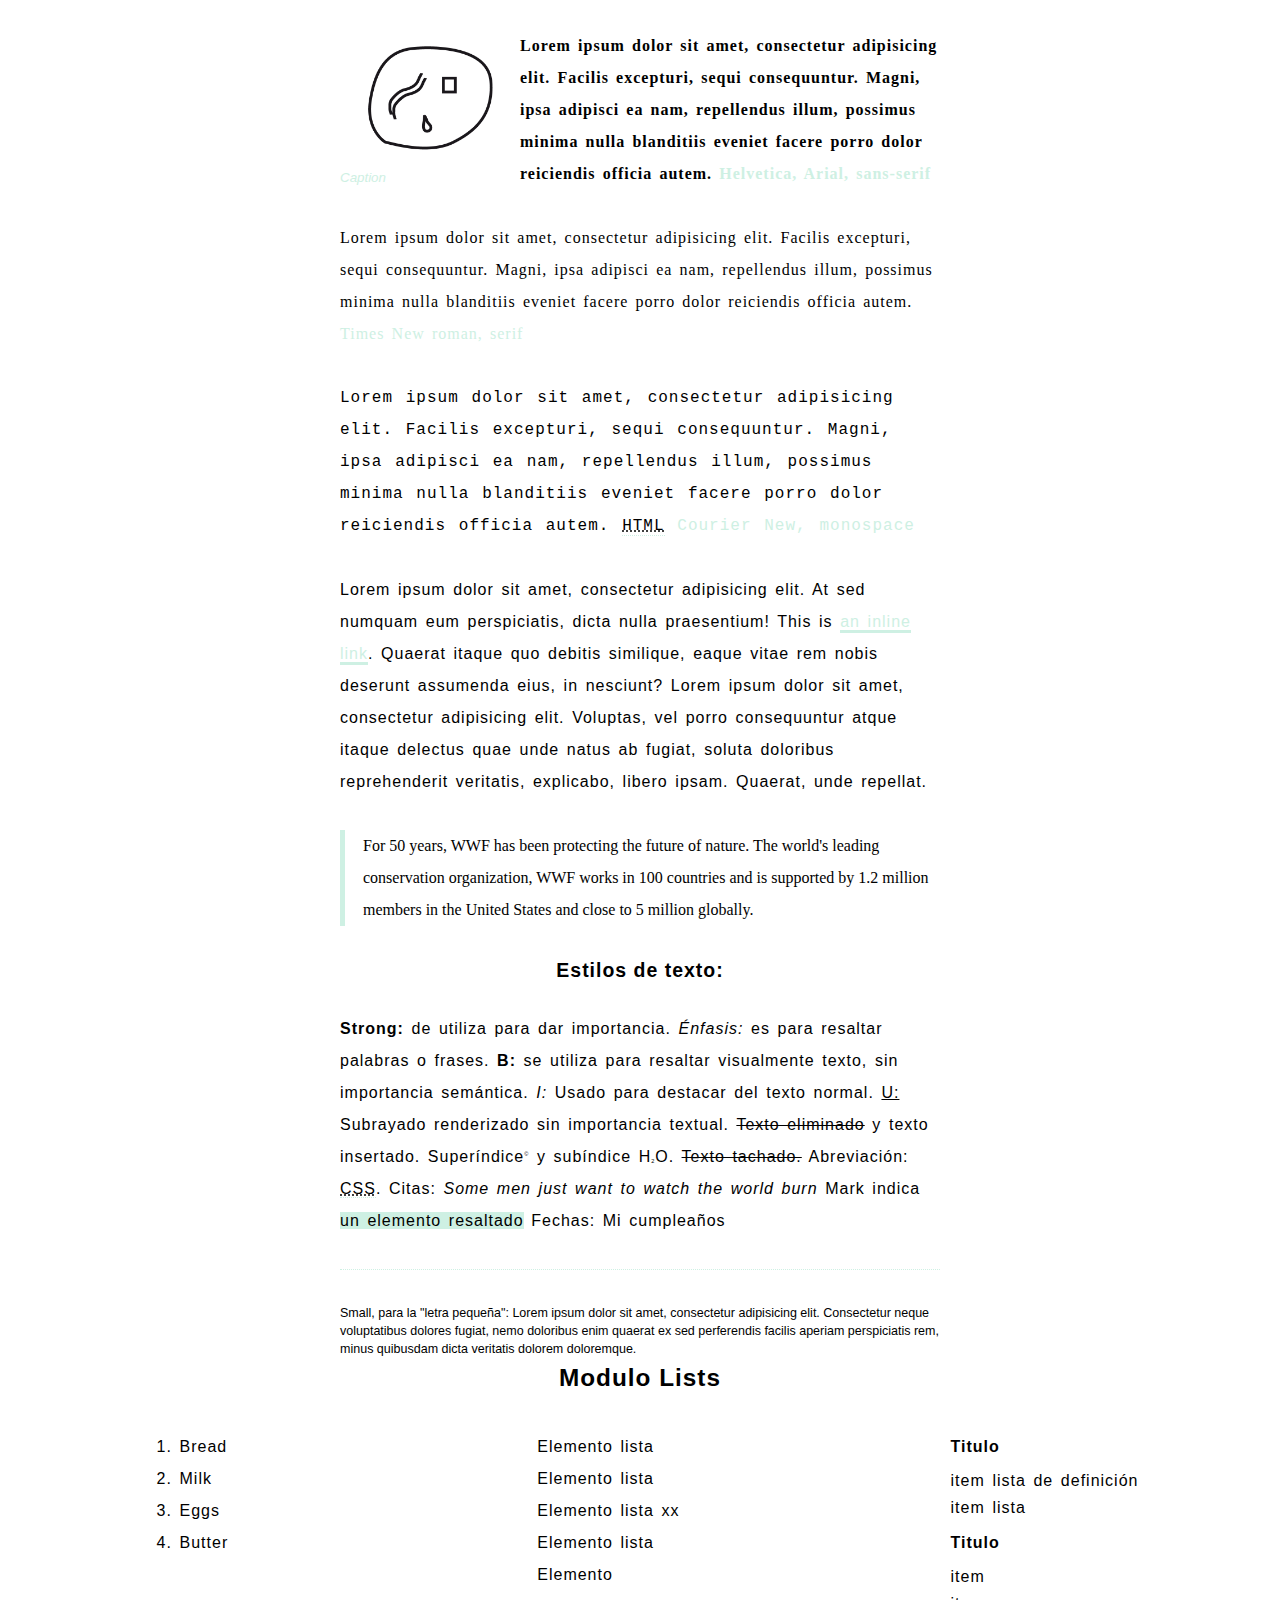
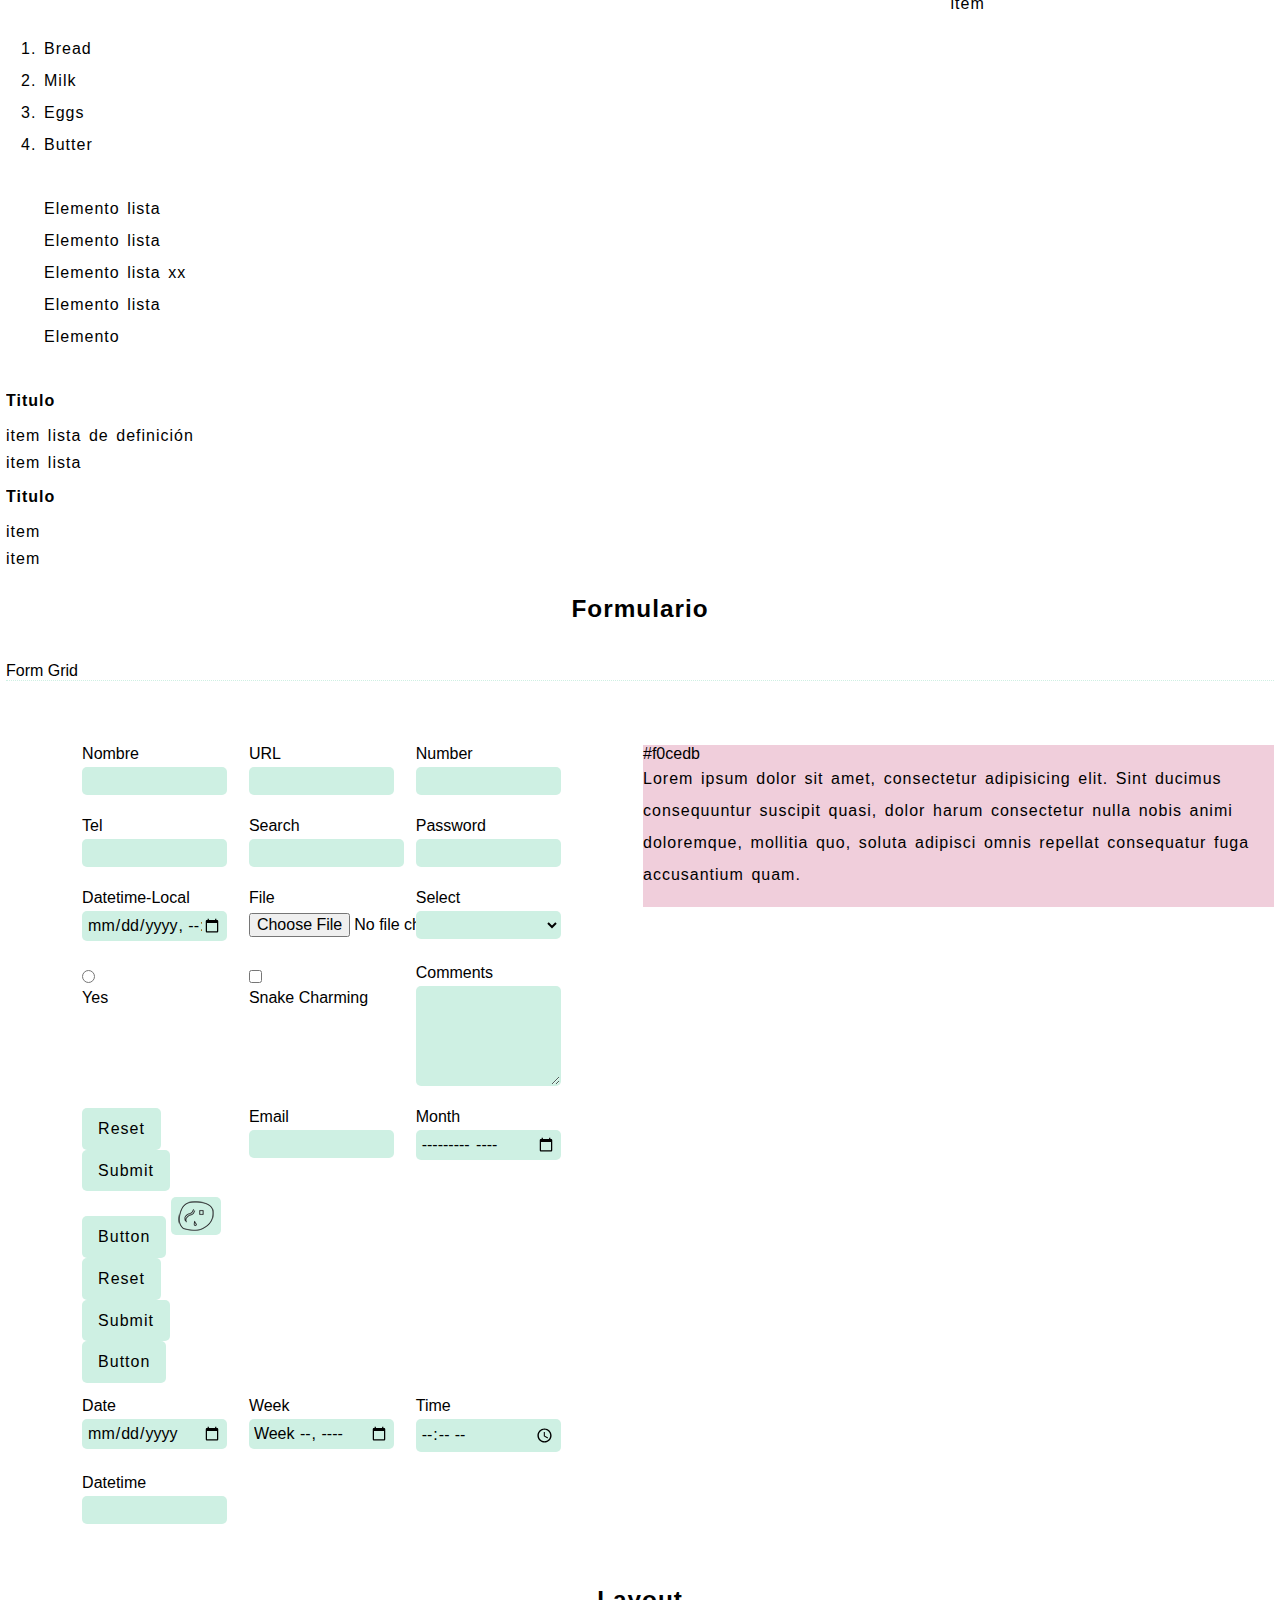
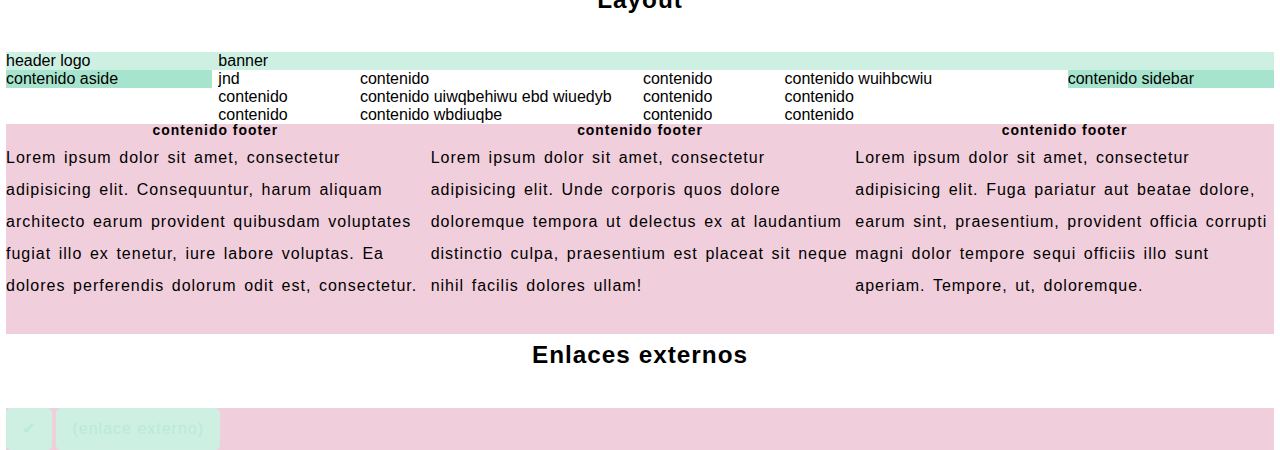
==== commit dfbb7619: "Añadidos componentes wells y alerts" ====
--- a/index.html
+++ b/index.html
@@ -64,22 +64,22 @@
 <h2>Alerts</h2>
 
 <div class="alert">
-	<p>Mensaje</p>
+	<p>alert</p>
+	<button class="btn"><span class="close">X</span></button>
 </div>
 <div class="alert alert--info">
-	<p>Mensajexx</p>
+	<p>.alert--info</p>
 </div>
 <div class="alert alert--success">
-	<p>Mensaje</p>
+	<p>.alert--success</p>
 </div>
-<div class="alert alert--warning">
-	<p>Mensaje</p>
-</div>
+<div class="alert alert--warning"><p>alert--warning</p><button class="btn"><span class="close">X</span></button></div>
 <div class="alert alert--error">
-	<p>Mensaje</p>
+	<p>.alert--error</p>
+	<button class="btn"><span class="close">X</span></button>
 </div>
 <div class="alert alert--inverse">
-	<p>Mensaje</p>
+	<p>.alert--inverse</p>
 </div>	
 	<main class="main">
 
--- a/assets/css/style.css
+++ b/assets/css/style.css
@@ -665,10 +665,6 @@
 body {
   font-family: Helvetica, Arial, sans-serif;
   color: black;
-}
-
-h1 {
-  font-size: 10vw;
 }
 
 img {
@@ -1939,8 +1935,12 @@
 }
 
 .alert {
-  display: block;
-  margin: 1em;
+  display: table;
+  width: 100%;
+  -webkit-justify-content: center;
+      -ms-flex-pack: center;
+          justify-content: center;
+  margin-bottom: 2em;
   padding: 8px 35px 8px 14px;
   background-color: blue;
   border: 5px solid #000099;
@@ -1949,16 +1949,19 @@
   font-size: 0.7826086957rem;
   color: black;
 }
+.alert > p {
+  margin-bottom: 0;
+  display: table-cell;
+  width: 90%;
+}
 
 .alert--heading {
   color: inherit;
 }
 
 .close {
-  position: relative;
-  top: -2px;
-  right: -21px;
-  float: right;
+  display: table-cell;
+  width: 10%;
   font-size: 21px;
   font-size: 0.9130434783rem;
   font-weight: bold;
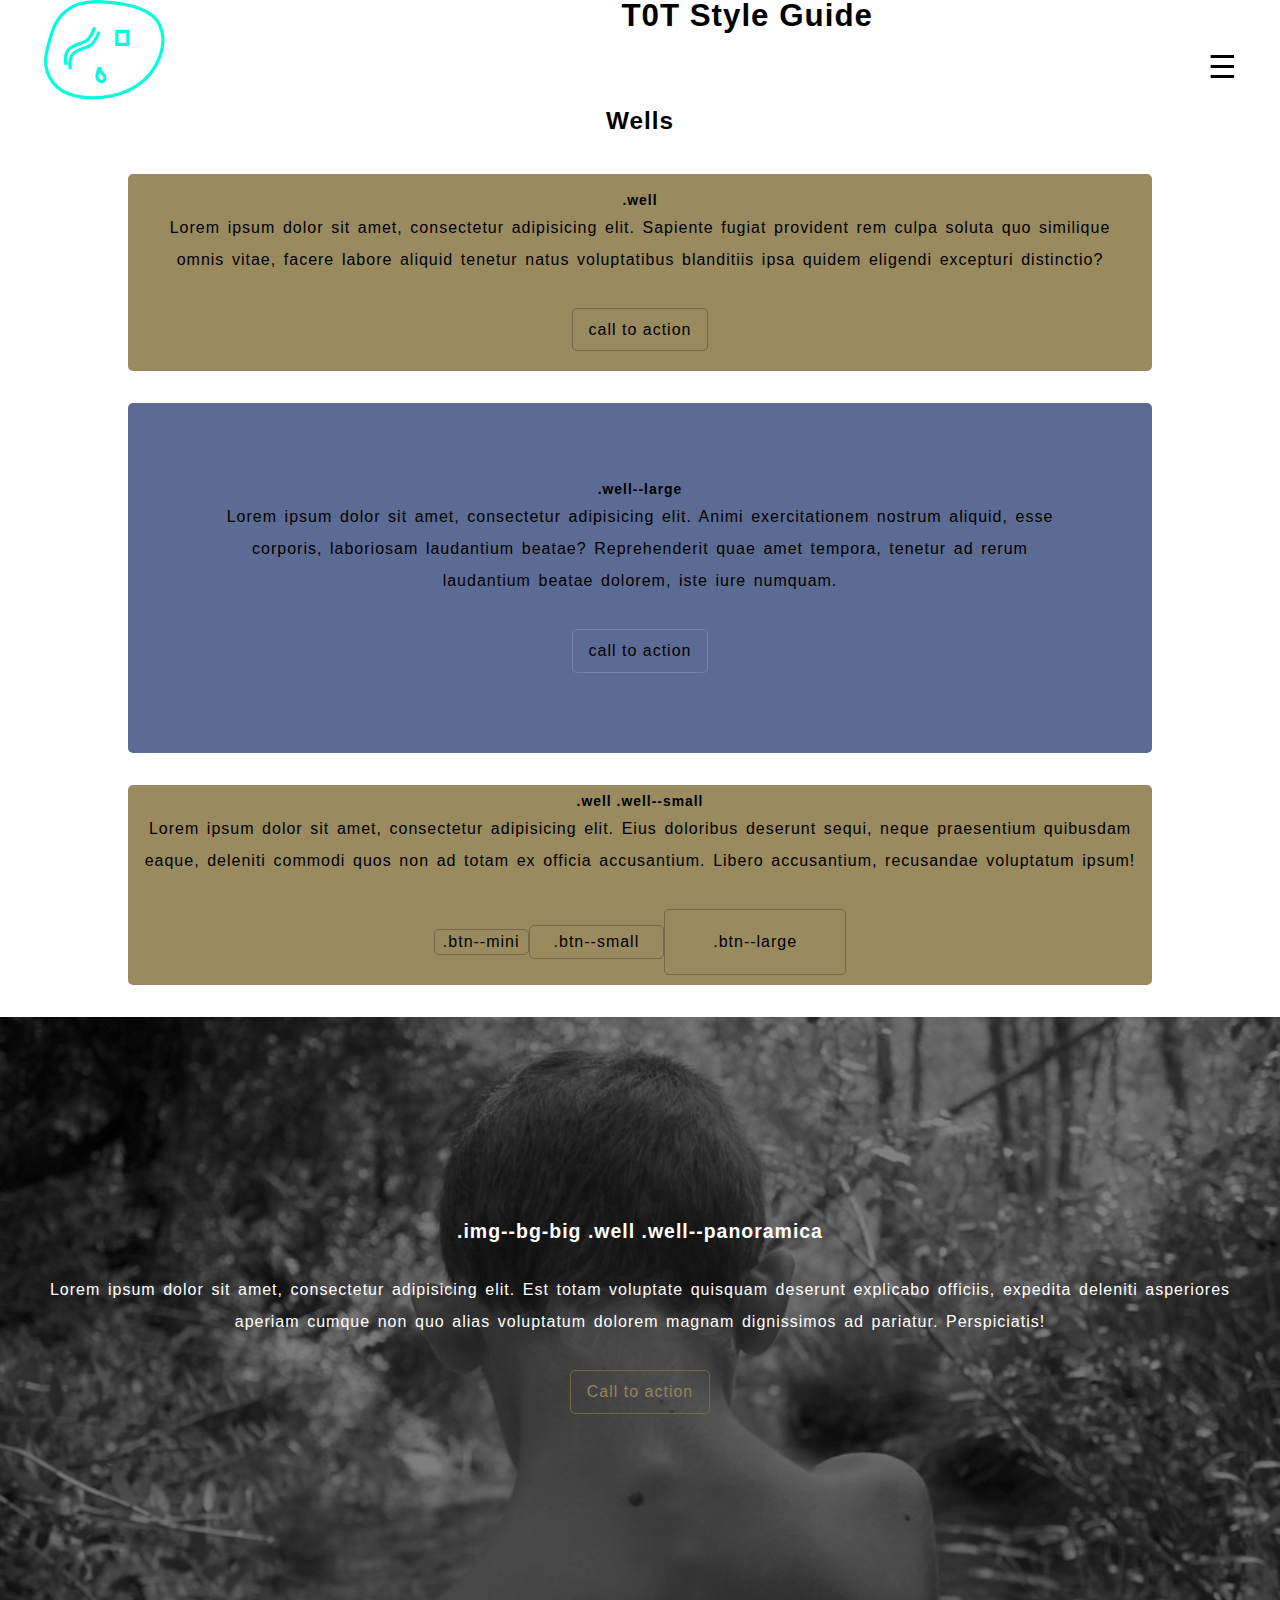
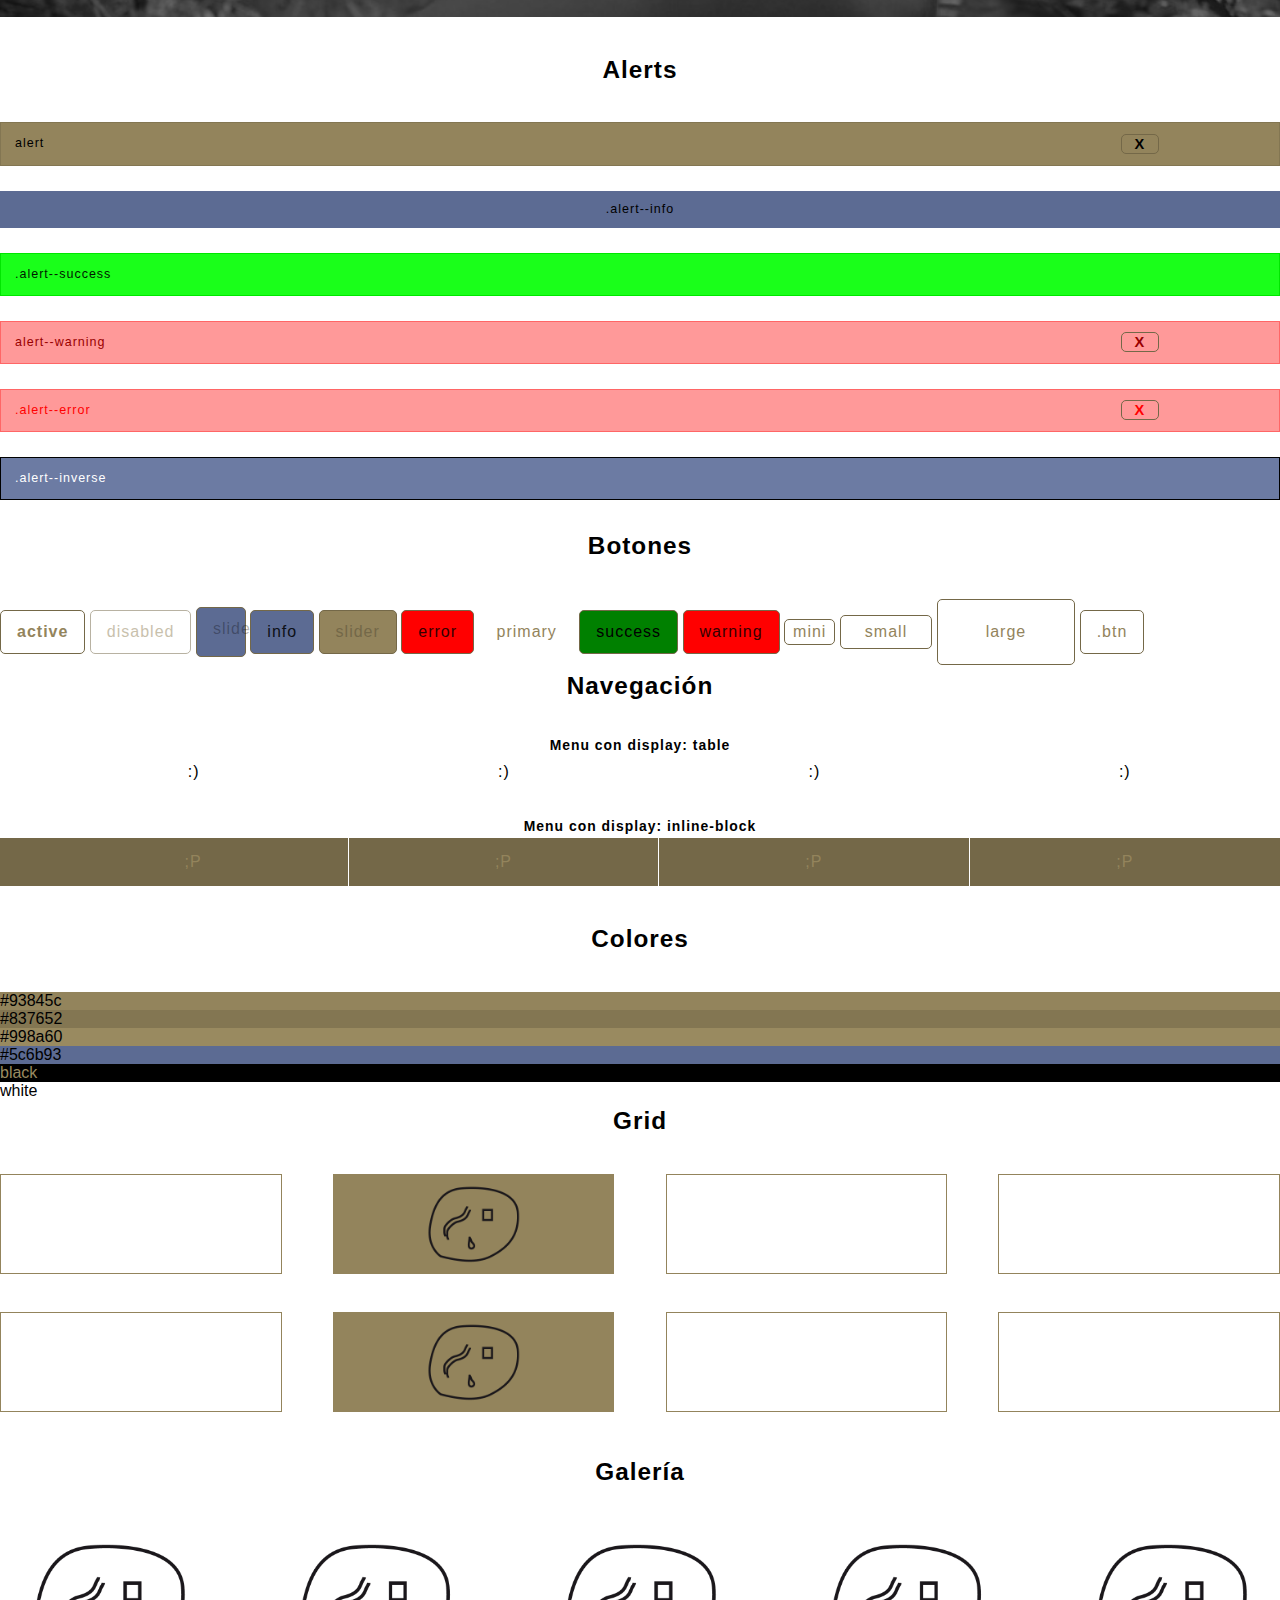
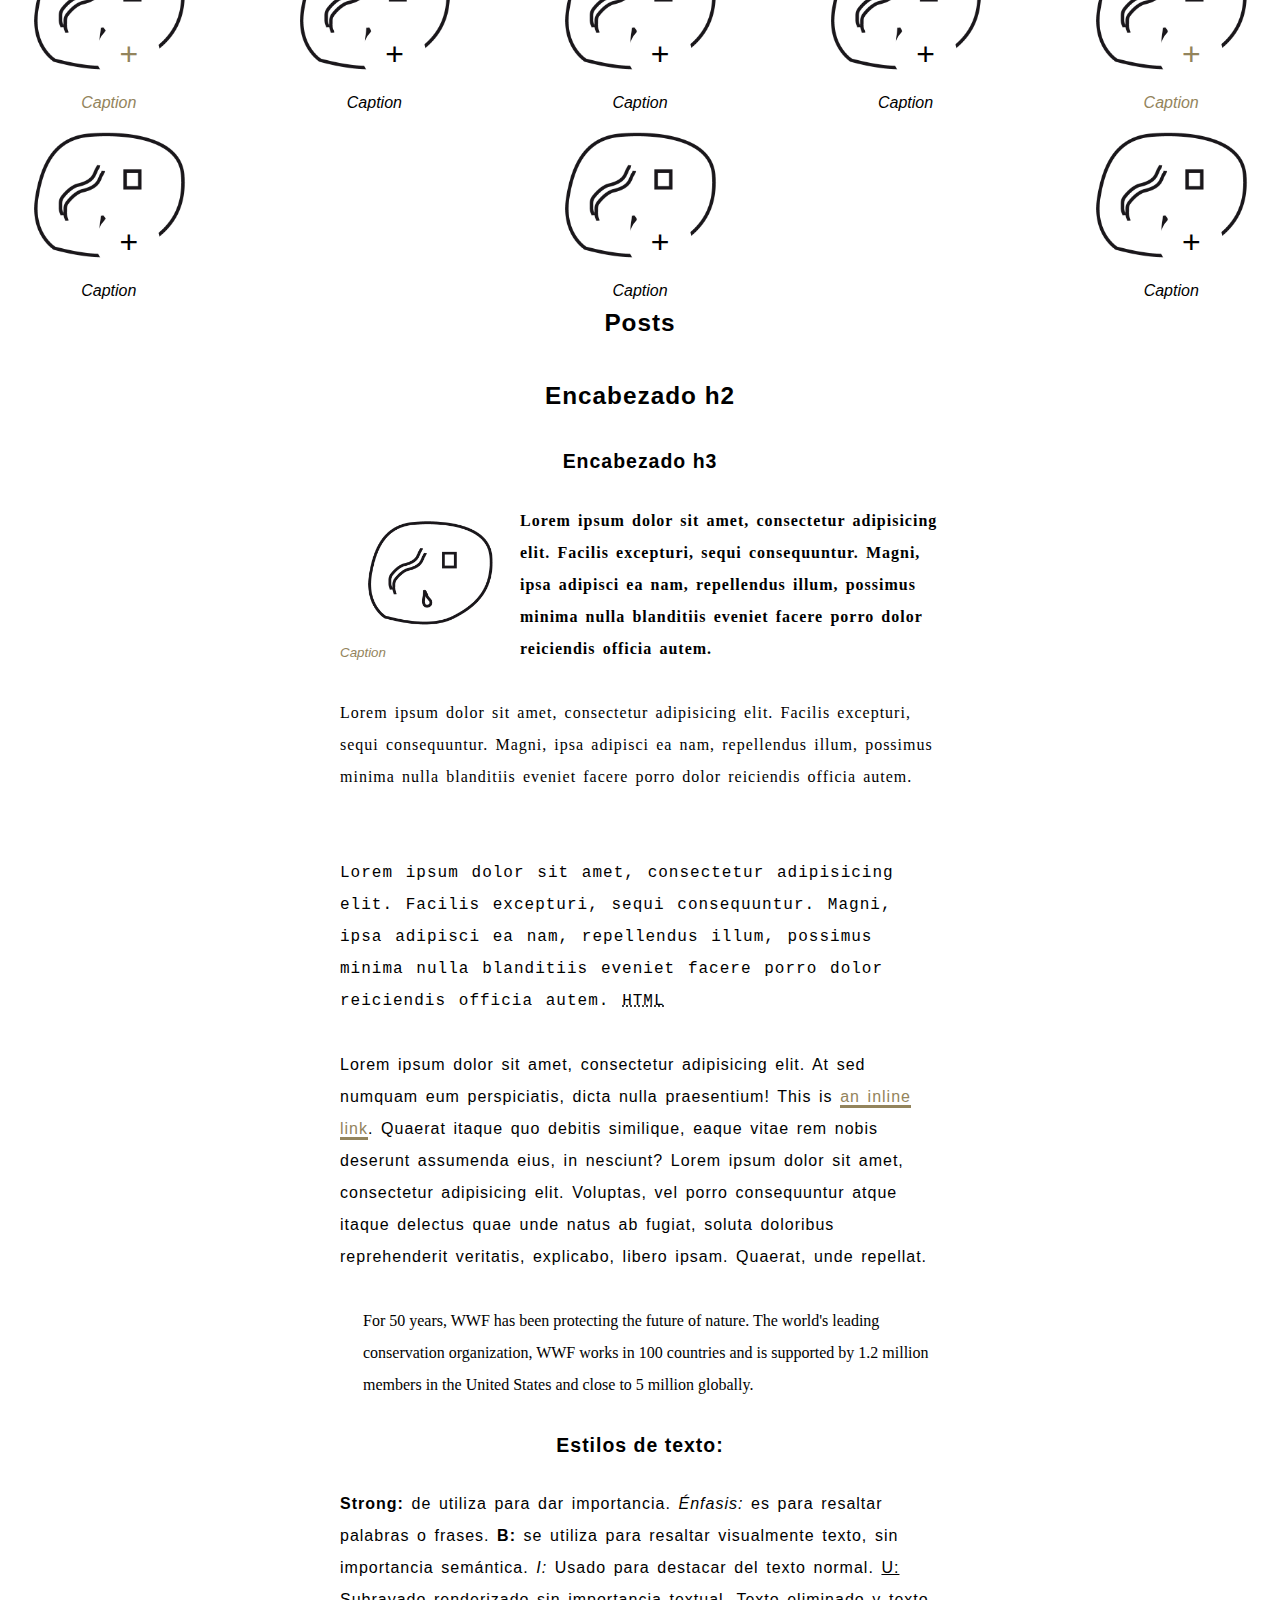
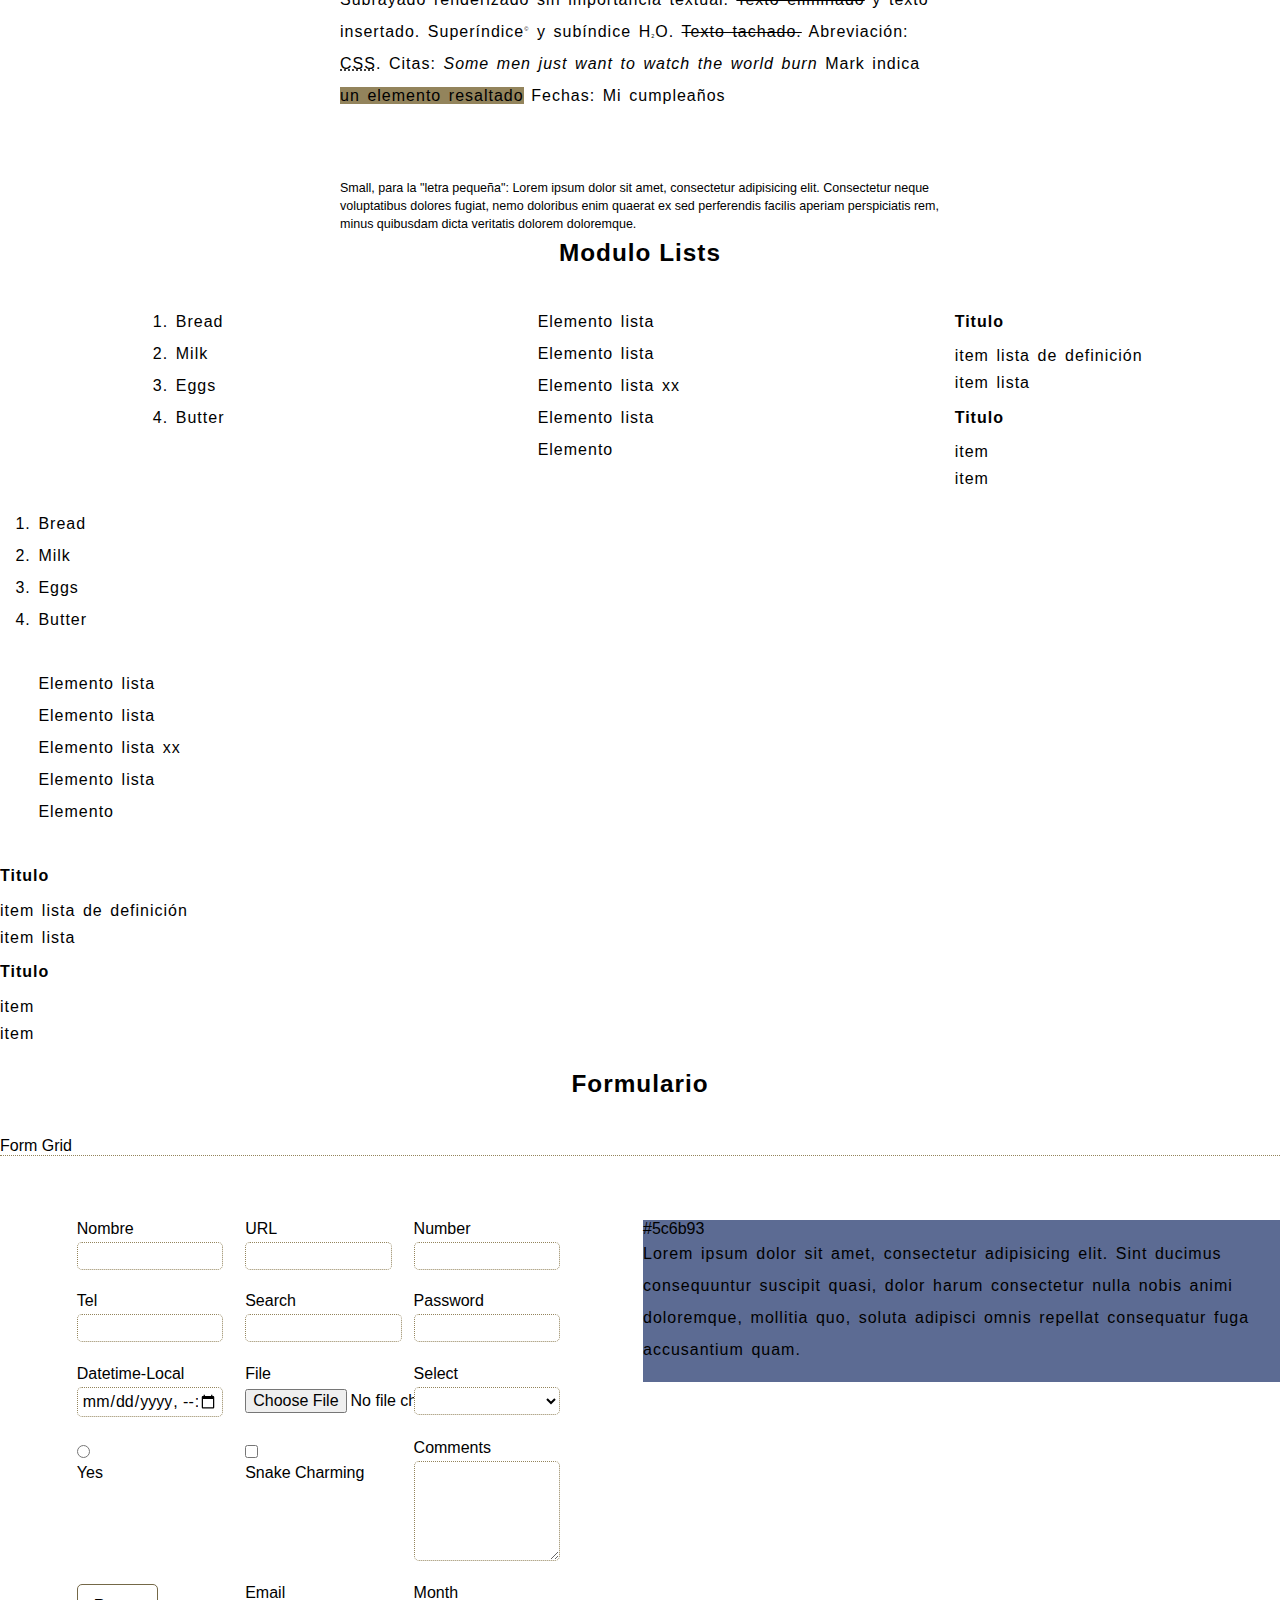
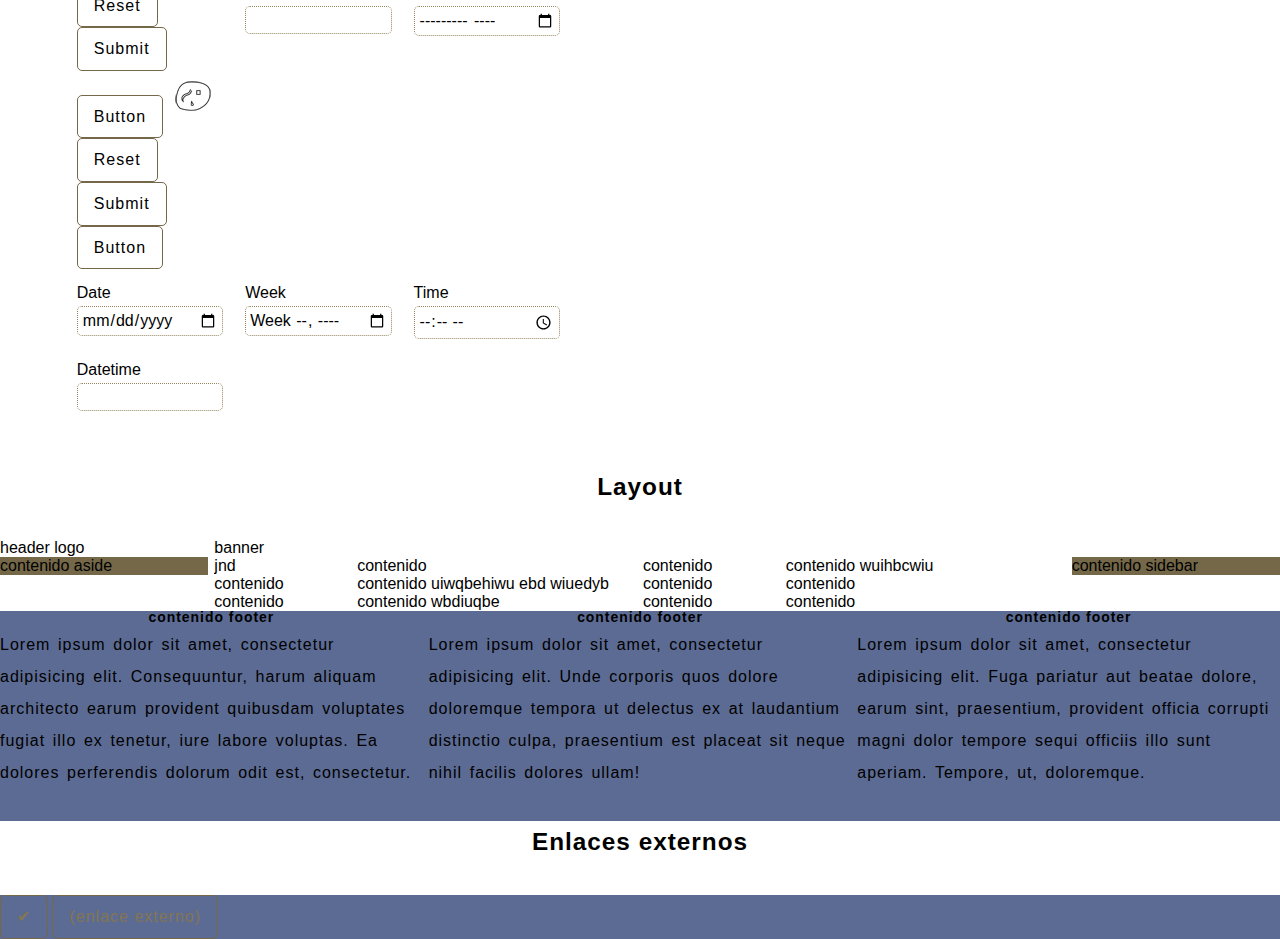
==== commit 16dc4970: "Añadidos componentes wells y alerts" ====
--- a/index.html
+++ b/index.html
@@ -37,27 +37,38 @@
 	
 	<div class="well">
 		<h4>.well</h4>
-		<button>
+		<p>Lorem ipsum dolor sit amet, consectetur adipisicing elit. Sapiente fugiat provident rem culpa soluta quo similique omnis vitae, facere labore aliquid tenetur natus voluptatibus blanditiis ipsa quidem eligendi excepturi distinctio?</p>
+		<button class="btn">
 			<a href="">call to action</a>
 		</button>
 	</div>
 
 	<div class="well well--large">
 		<h4>.well--large</h4>
-		<button>
+		<p>Lorem ipsum dolor sit amet, consectetur adipisicing elit. Animi exercitationem nostrum aliquid, esse corporis, laboriosam laudantium beatae? Reprehenderit quae amet tempora, tenetur ad rerum laudantium beatae dolorem, iste iure numquam.</p>
+		<button class="btn btn--invert">
 			<a href="">call to action</a>
 		</button>
 	</div>
 
 	<div class="well well--small">
 		<h4>.well .well--small</h4>
-		<button>
-			<a href="">call to action</a>
+		<p>Lorem ipsum dolor sit amet, consectetur adipisicing elit. Eius doloribus deserunt sequi, neque praesentium quibusdam eaque, deleniti commodi quos non ad totam ex officia accusantium. Libero accusantium, recusandae voluptatum ipsum!</p>
+		<button class="btn btn--mini">
+			<a href="">.btn--mini</a>
+		</button>
+		<button class="btn btn--small">
+			<a href="">.btn--small</a>
+		</button>
+		<button class="btn btn--large">
+			<a href="">.btn--large</a>
 		</button>
 	</div>
 
 	<div class="img--bg-big well well--panoramica">
-		<h4>.img--bg-big .well .well--panoramica</h4>
+		<h3>.img--bg-big .well .well--panoramica</h3>
+		<p>Lorem ipsum dolor sit amet, consectetur adipisicing elit. Est totam voluptate quisquam deserunt explicabo officiis, expedita deleniti asperiores aperiam cumque non quo alias voluptatum dolorem magnam dignissimos ad pariatur. Perspiciatis!</p>
+		<button class="btn btn--image"><a href="">Call to action</a></button>
 	</div>
 
 
--- a/assets/css/style.css
+++ b/assets/css/style.css
@@ -445,7 +445,7 @@
   width: 100%;
 }
 
-h1, .h1, h2, .h2, h3, .h3, h4, .h4, h5, .h5, h6, .h6, .nav-header__item, .idiomas, .alert--info, .well--large {
+h1, .h1, h2, .h2, h3, .h3, h4, .h4, h5, .h5, h6, .h6, .nav-header__item, .idiomas, .alert--info, .well, .well--large {
   text-align: center;
 }
 
@@ -582,10 +582,6 @@
   box-sizing: border-box;
 }
 
-.header {
-  background-color: #cef0e3;
-}
-
 .article-post {
   display: table;
   margin-left: auto;
@@ -650,7 +646,7 @@
 }
 
 .footer {
-  background-color: #f0cedb;
+  background-color: #5c6b93;
 }
 
 html {
@@ -679,7 +675,7 @@
   background-image: url(../img/logoyo.png);
   background-repeat: no-repeat;
   background-position: center;
-  background-color: #cef0e3;
+  background-color: #93845c;
 }
 .no-svg .img--bg {
   background-image: url(../img/logoyo.png);
@@ -695,7 +691,7 @@
   background-image: url(../img/image.jpg);
   background-repeat: no-repeat;
   background-position: center;
-  background-color: #cef0e3;
+  background-color: #93845c;
 }
 .no-svg .img--bg-big {
   background-image: url(../img/image.png);
@@ -715,62 +711,58 @@
   padding-bottom: 0;
 }
 
-body {
-  padding: 0 6px;
-}
-
 .sidebar,
 .aside {
-  background: #a7e4cd;
+  background: #746848;
 }
 
 .color-base {
-  background-color: #cef0e3;
+  background-color: #93845c;
 }
 .color-base::before {
-  content: "#cef0e3";
+  content: "#93845c";
 }
 
 .color-base-invert {
-  background-color: #f0cedb;
+  background-color: #5c6b93;
 }
 .color-base-invert::before {
-  content: "#f0cedb";
+  content: "#5c6b93";
 }
 
 .color-base-light {
-  background-color: #d6f2e7;
+  background-color: #998a60;
 }
 .color-base-light::before {
-  content: "#d6f2e7";
+  content: "#998a60";
 }
 
 .color-base-lighten {
-  background-color: #f5fcf9;
+  background-color: #aa9d78;
 }
 .color-base-lighten::before {
-  content: "#f5fcf9";
+  content: "#aa9d78";
 }
 
 .color-base-dark {
-  background-color: #baead8;
+  background-color: #837652;
 }
 .color-base-dark::before {
-  content: "#baead8";
+  content: "#837652";
 }
 
 .color-base-darken {
-  background-color: #a7e4cd;
+  background-color: #746848;
 }
 .color-base-darken::before {
-  content: "#a7e4cd";
+  content: "#746848";
 }
 
 .white {
-  background-color: #cef0e3;
+  background-color: white;
 }
 .white::before {
-  content: "#cef0e3";
+  content: "white";
 }
 
 .black {
@@ -778,17 +770,17 @@
 }
 .black::before {
   content: "black";
-  color: #d6f2e7;
+  color: #998a60;
 }
 
 ::-moz-selection {
-  background-color: #cef0e3;
+  background-color: #93845c;
   color: black;
   text-shadow: none;
 }
 
 ::selection {
-  background-color: #cef0e3;
+  background-color: #93845c;
   color: black;
   text-shadow: none;
 }
@@ -1272,17 +1264,17 @@
 
 .basefont::after {
   content: " Helvetica, Arial, sans-serif";
-  color: #cef0e3;
+  color: white;
 }
 
 .altfont::after {
   content: " Times New roman, serif";
-  color: #cef0e3;
+  color: white;
 }
 
 .codefont::after {
   content: " Courier New, monospace";
-  color: #cef0e3;
+  color: white;
 }
 
 /*------------------------------------*\
@@ -1290,37 +1282,37 @@
 \*------------------------------------*/
 a {
   text-decoration: none;
-  color: #cef0e3;
+  color: #93845c;
 }
 a:visited {
-  color: #cef0e3;
+  color: #93845c;
 }
 a:hover {
-  color: #f5fcf9;
+  color: #aa9d78;
 }
 a:focus {
   outline: thin dotted;
-  color: #cef0e3;
+  color: #93845c;
 }
 a:hover, a:active {
   outline: 0;
 }
 .main p a {
-  border-bottom: solid 3px #cef0e3;
+  border-bottom: solid 3px #93845c;
 }
 .main p a:hover {
   text-decoration: none;
-  border-bottom: solid 3px #cef0e3;
+  border-bottom: solid 3px white;
 }
 
 a[href^="http://"]::after {
   content: " (enlace externo)";
-  color: #baead8;
+  color: #837652;
 }
 
 a[target="_blank"]::after {
   content: " \2714";
-  color: #baead8;
+  color: #837652;
 }
 
 /*------------------------------------*\
@@ -1339,13 +1331,11 @@
 .btn {
   display: inline-block;
   line-height: 2.6em;
-  color: black;
   text-align: center;
   vertical-align: middle;
   letter-spacing: 1px;
   white-space: nowrap;
-  background-color: #cef0e3;
-  border: none;
+  border: 1px solid #746848;
   cursor: pointer;
   margin: 0;
   padding-top: 0;
@@ -1353,19 +1343,19 @@
   padding-right: 1em;
   padding-left: 1em;
   border-radius: 5px;
+  background-color: transparent;
+}
+.btn a {
+  color: black;
   -webkit-transition: all 0.4s;
   transition: all 0.4s;
 }
-.btn:hover {
+.btn a:hover {
   text-decoration: none;
-  -webkit-transition: all 0.4s;
-  transition: all 0.4s;
-}
-.btn:active, .btn:focus {
+  color: white;
+}
+.btn a:active, .btn a:focus {
   outline: none;
-}
-.btn:visited {
-  color: #a7e4cd;
 }
 
 /*------------------------------------*\
@@ -1379,7 +1369,7 @@
 * Inputs con estilo de botones
 */
 input[type="submit"].btn:hover {
-  border-color: #cef0e3;
+  border-color: #93845c;
 }
 
 /**
@@ -1397,39 +1387,39 @@
   min-height: 50px;
   border-radius: 5px;
   color: rgba(0, 0, 0, 0.3);
-  background-color: #f0cedb;
+  background-color: #5c6b93;
 }
 .btn--slidemenu:hover {
-  color: #f0cedb;
-  background-color: #cef0e3;
+  color: #5c6b93;
+  background-color: #93845c;
 }
 .btn--slidemenu:visited {
-  color: #cef0e3;
+  color: #93845c;
 }
 
 /**
 * Botones
 */
 .btn--slider {
-  background-color: #cef0e3;
-  color: #a7e4cd;
+  background-color: #93845c;
+  color: #746848;
 }
 .btn--slider:hover {
-  color: white;
+  color: #d6dae5;
 }
 .btn--slider:visited {
-  color: #a7e4cd;
+  color: #746848;
 }
 
 .btn--info {
-  background-color: #f0cedb;
-  color: #b9396a;
+  background-color: #5c6b93;
+  color: #0d1016;
 }
 .btn--info:hover {
-  color: white;
+  color: #d6dae5;
 }
 .btn--info:visited {
-  color: #b9396a;
+  color: #0d1016;
 }
 
 .btn--error {
@@ -1447,14 +1437,14 @@
 * Botón principal
 */
 .btn--primary {
-  border: 2px solid #cef0e3;
+  border: 2px solid white;
   -webkit-transition: all 0.2s;
   transition: all 0.2s;
 }
 .btn--primary:hover {
-  color: #a7e4cd;
-  background-color: #cef0e3;
-  border: 2px solid #cef0e3;
+  color: #746848;
+  background-color: #93845c;
+  border: 2px solid #93845c;
 }
 
 /**
@@ -1516,13 +1506,21 @@
   line-height: 4;
 }
 
+.btn--image a {
+  color: #93845c;
+}
+
+.btn--invert {
+  border-color: #7885aa;
+}
+
 hr {
   clear: both;
   margin: 2em 0;
   padding: 0;
   height: 1px;
   border: 0;
-  border-top: 1px dotted #cef0e3;
+  border-top: 1px dotted white;
 }
 
 /*------------------------------------*\
@@ -1567,7 +1565,7 @@
 h2 small,
 h3 small {
   font-weight: normal;
-  color: #baead8;
+  color: #837652;
 }
 
 h1, .h1 {
@@ -1664,7 +1662,7 @@
 blockquote {
   margin: 0 0 2em 0;
   padding-left: 3%;
-  border-left: 5px solid #cef0e3;
+  border-left: 5px solid white;
   font-family: "Times New roman", serif;
   font-style: normal;
   line-height: 2em;
@@ -1673,7 +1671,7 @@
   font-size: 21px;
   font-size: 0.9130434783rem;
   margin-bottom: 0;
-  color: #baead8;
+  color: #837652;
 }
 
 q {
@@ -1713,7 +1711,7 @@
 }
 
 abbr[title] {
-  border-bottom: 1px dotted #cef0e3;
+  border-bottom: 1px dotted white;
   cursor: help;
 }
 
@@ -1732,7 +1730,7 @@
 }
 
 mark {
-  background-color: #cef0e3;
+  background-color: #93845c;
   color: black;
 }
 
@@ -1826,7 +1824,7 @@
 **********************/
 .nav-main a {
   padding: 3%;
-  color: #cef0e3;
+  color: white;
   text-transform: uppercase;
   display: block;
 }
@@ -1873,12 +1871,12 @@
   width: 100%;
   margin: 0;
   padding: 0;
-  background-color: #f0cedb;
+  background-color: #5c6b93;
   text-align: center;
   display: none;
 }
 .nav-main > ul > li {
-  border-bottom: dashed 2px #cef0e3;
+  border-bottom: dashed 2px #93845c;
 }
 .nav-main > ul > li:last-child {
   border-bottom: none;
@@ -1897,14 +1895,14 @@
 }
 
 .nav-footer {
-  background-color: #a7e4cd;
+  background-color: #746848;
 }
 
 .nav-footer__item {
   width: 25%;
   line-height: 3;
   text-align: center;
-  border-right: 1px solid #cef0e3;
+  border-right: 1px solid white;
 }
 .nav-footer__item:last-child {
   border-right: none;
@@ -1926,7 +1924,7 @@
   float: right;
   padding: 8px 35px 8px 14px;
   line-height: 1;
-  background-color: #f0cedb;
+  background-color: #5c6b93;
 }
 .idiomas li {
   display: table-cell;
@@ -1942,8 +1940,8 @@
           justify-content: center;
   margin-bottom: 2em;
   padding: 8px 35px 8px 14px;
-  background-color: blue;
-  border: 5px solid #000099;
+  background-color: #93845c;
+  border: 1px solid #837652;
   font-family: Helvetica, Arial, sans-serif;
   font-size: 18px;
   font-size: 0.7826086957rem;
@@ -1991,43 +1989,72 @@
   padding: 6px 0;
   line-height: 1;
   border: none;
-  background-color: #f0cedb;
+  background-color: #5c6b93;
   color: black;
 }
 
 .alert--inverse {
-  background-color: #310f1c;
+  background-color: #6c7ba3;
   border-color: black;
-  color: #cef0e3;
+  color: white;
 }
 
 .well {
+  display: -webkit-flex;
+  display: -ms-flexbox;
+  display: flex;
+  -webkit-justify-content: center;
+      -ms-flex-pack: center;
+          justify-content: center;
+  -webkit-align-items: center;
+      -ms-flex-align: center;
+          align-items: center;
+  -webkit-flex-direction: row;
+      -ms-flex-direction: row;
+          flex-direction: row;
+  -webkit-flex-wrap: wrap;
+      -ms-flex-wrap: wrap;
+          flex-wrap: wrap;
+  -webkit-align-content: center;
+      -ms-flex-line-pack: center;
+          align-content: center;
+  margin-left: auto;
+  margin-right: auto;
+  max-width: 1024px;
+  width: 100%;
   min-height: 20px;
-  padding: 10px 20px;
+  padding: 20px 20px;
   border-radius: 5px;
   margin-bottom: 2em;
-  background-color: #d6f2e7;
+  background-color: #998a60;
 }
 .well p:last-child {
   margin-bottom: 0;
 }
 
 .well--large {
-  padding: 40px 40px;
-  background-color: #f0cedb;
+  padding: 80px 80px;
+  background-color: #5c6b93;
   border: none;
   border-radius: none;
   box-shadow: none;
 }
 
 .well--small {
-  padding: 6px;
+  padding: 10px;
 }
 
 .well--panoramica {
+  margin-left: auto;
+  margin-right: auto;
+  max-width: 1280px;
+  width: 100%;
   width: 100%;
   min-height: 600px;
-  border-radius: none;
+  border-radius: 0;
+}
+.well--panoramica p, .well--panoramica h3 {
+  color: white;
 }
 
 /*------------------------------------*\
@@ -2048,7 +2075,7 @@
   padding: 0;
   color: black;
   border: 0;
-  border-bottom: 1px dotted #cef0e3;
+  border-bottom: 1px dotted #93845c;
   white-space: normal;
 }
 form p {
@@ -2101,8 +2128,8 @@
   width: 100%;
   padding: 4px;
   margin-bottom: 0.5em;
-  background-color: #cef0e3;
-  border: 1px dotted #cef0e3;
+  background-color: white;
+  border: 1px dotted #93845c;
   color: black;
 }
 input:hover,
@@ -2171,7 +2198,7 @@
 }
 
 select {
-  background-color: #cef0e3;
+  background-color: white;
   font-size: 13px;
   font-size: 0.5652173913rem;
 }
@@ -2233,7 +2260,7 @@
 
 input:focus,
 textarea:focus {
-  border-color: #cef0e3, 40%;
+  border-color: #93845c, 40%;
   outline: 0;
   outline: thin dotted \9;
 }
@@ -2334,8 +2361,8 @@
 * http://coolvillage.es/ayuda-al-usuario-a-rellenar-formularios-con-css/
 */
 input:required:focus:invalid {
-  background-color: #1a1aff;
-  border: 1px solid blue;
+  background-color: #a09168;
+  border: 1px solid #93845c;
 }
 
 input:required:focus:valid {
@@ -2408,7 +2435,7 @@
           transform: translate(-40px, -70px);
   font-size: 12px;
   font-size: 2rem;
-  background-color: #cef0e3;
+  background-color: white;
   line-height: 2em;
   text-align: center;
   border-radius: 100%;
@@ -2418,7 +2445,7 @@
   -webkit-transform: translate(-15px, -20px);
       -ms-transform: translate(-15px, -20px);
           transform: translate(-15px, -20px);
-  background-color: #cef0e3;
+  background-color: #93845c;
 }
 
 .grid-form {
@@ -2449,7 +2476,7 @@
   list-style: none;
   margin-bottom: 3%;
   min-height: 100px;
-  border: 1px solid #cef0e3;
+  border: 1px solid #93845c;
 }
 @media all and (min-width: 600px) {
   .grid__item {
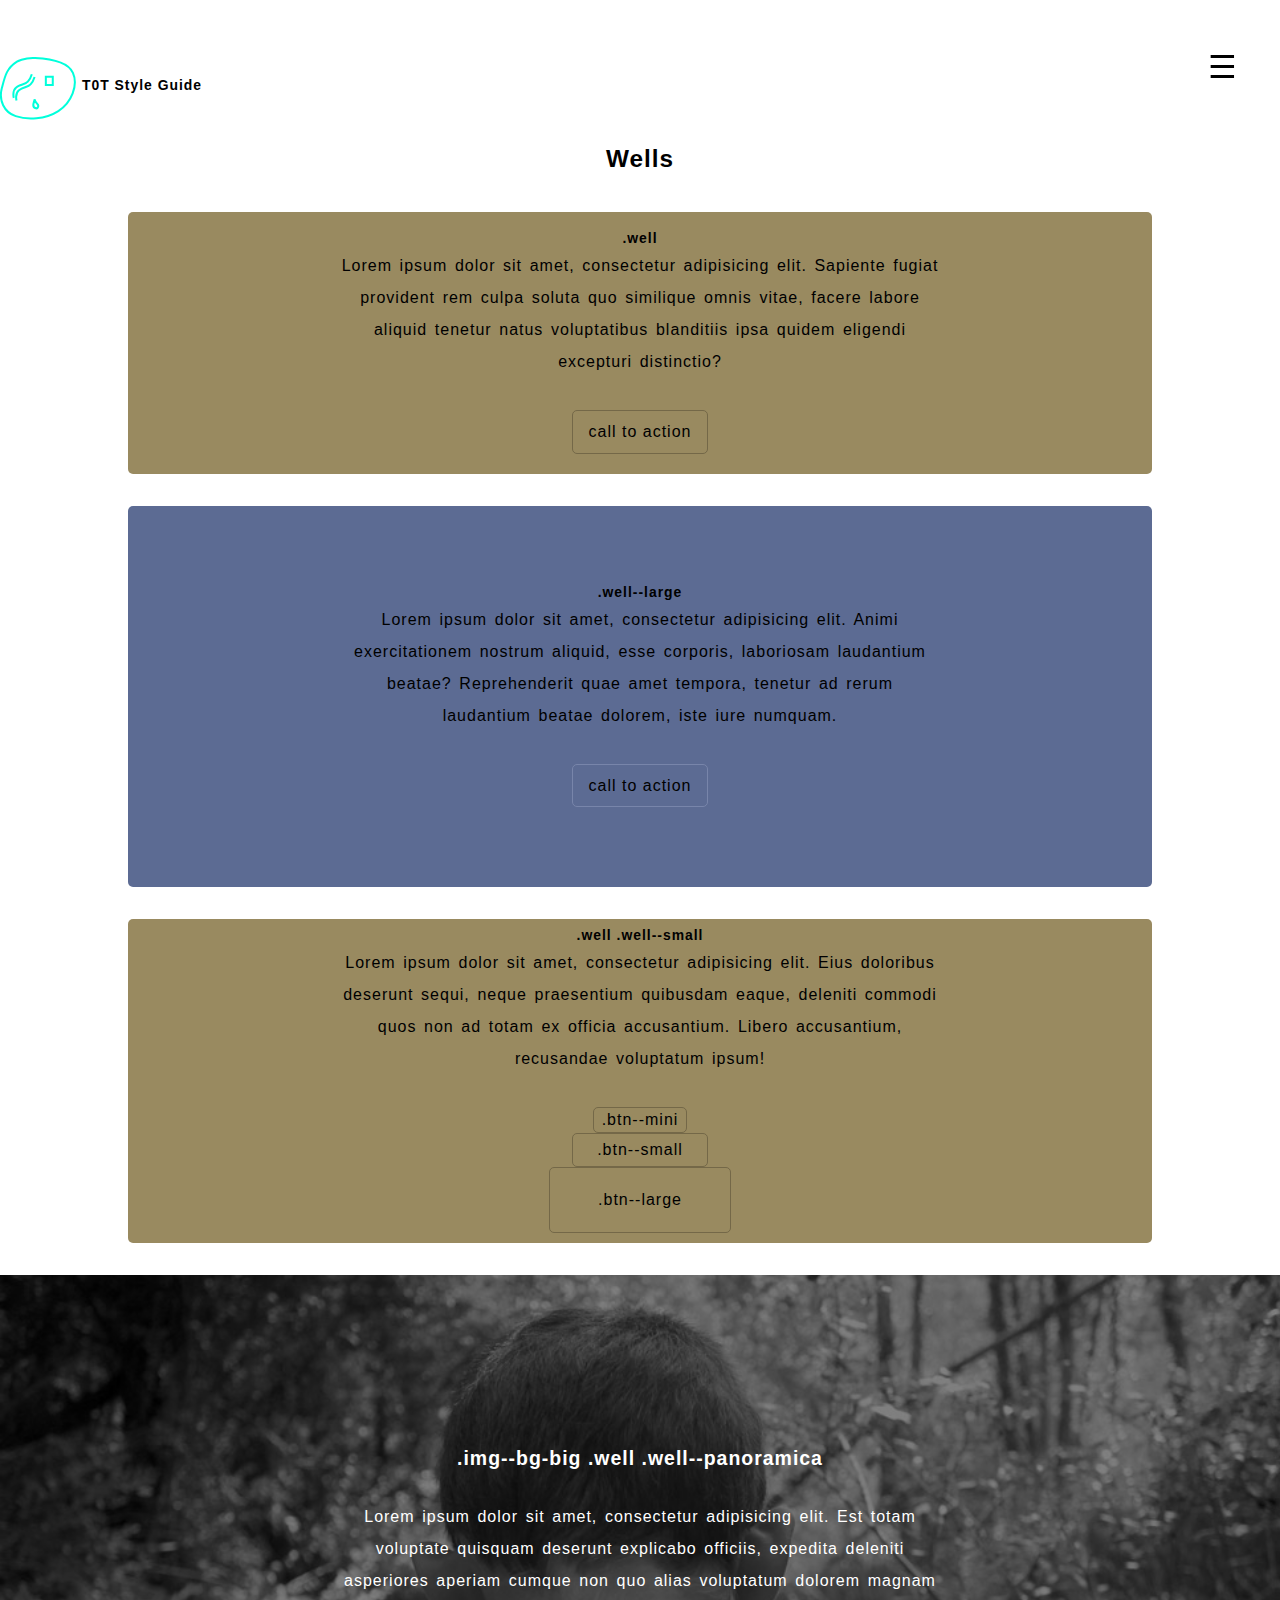
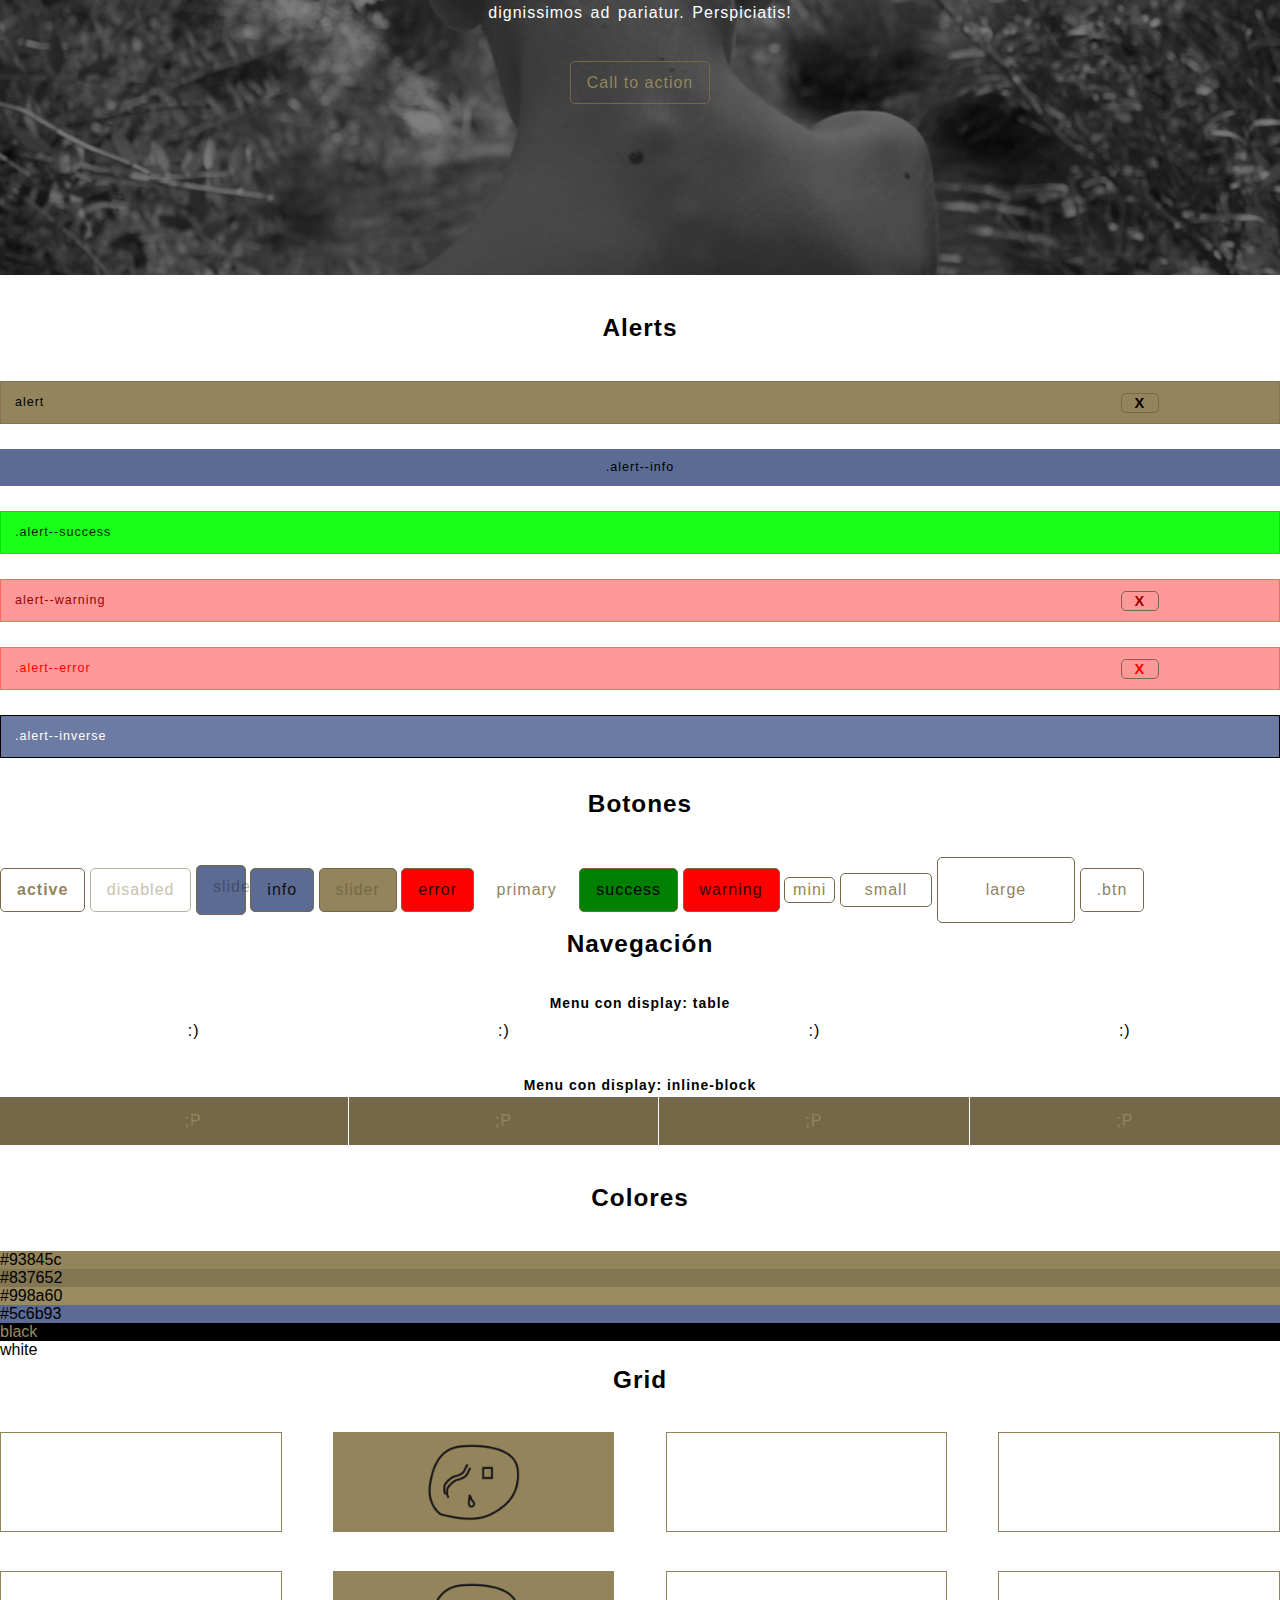
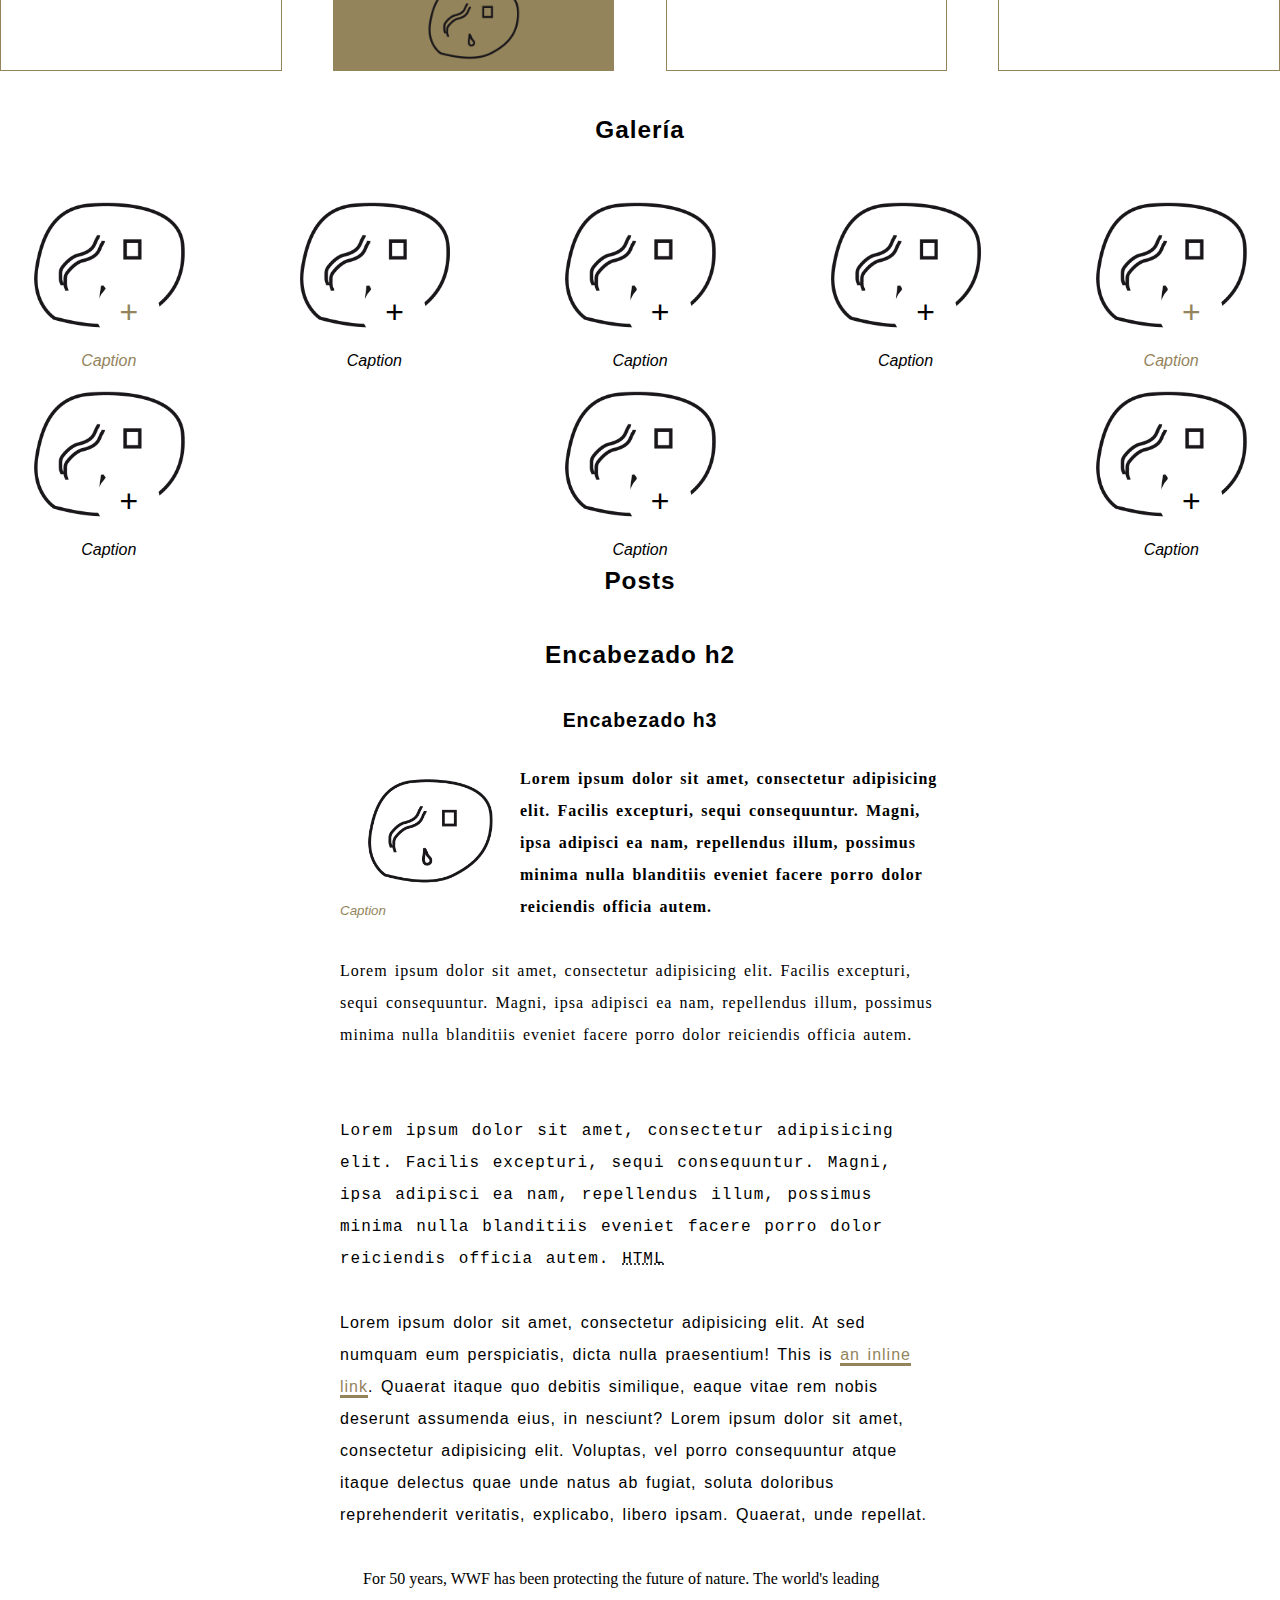
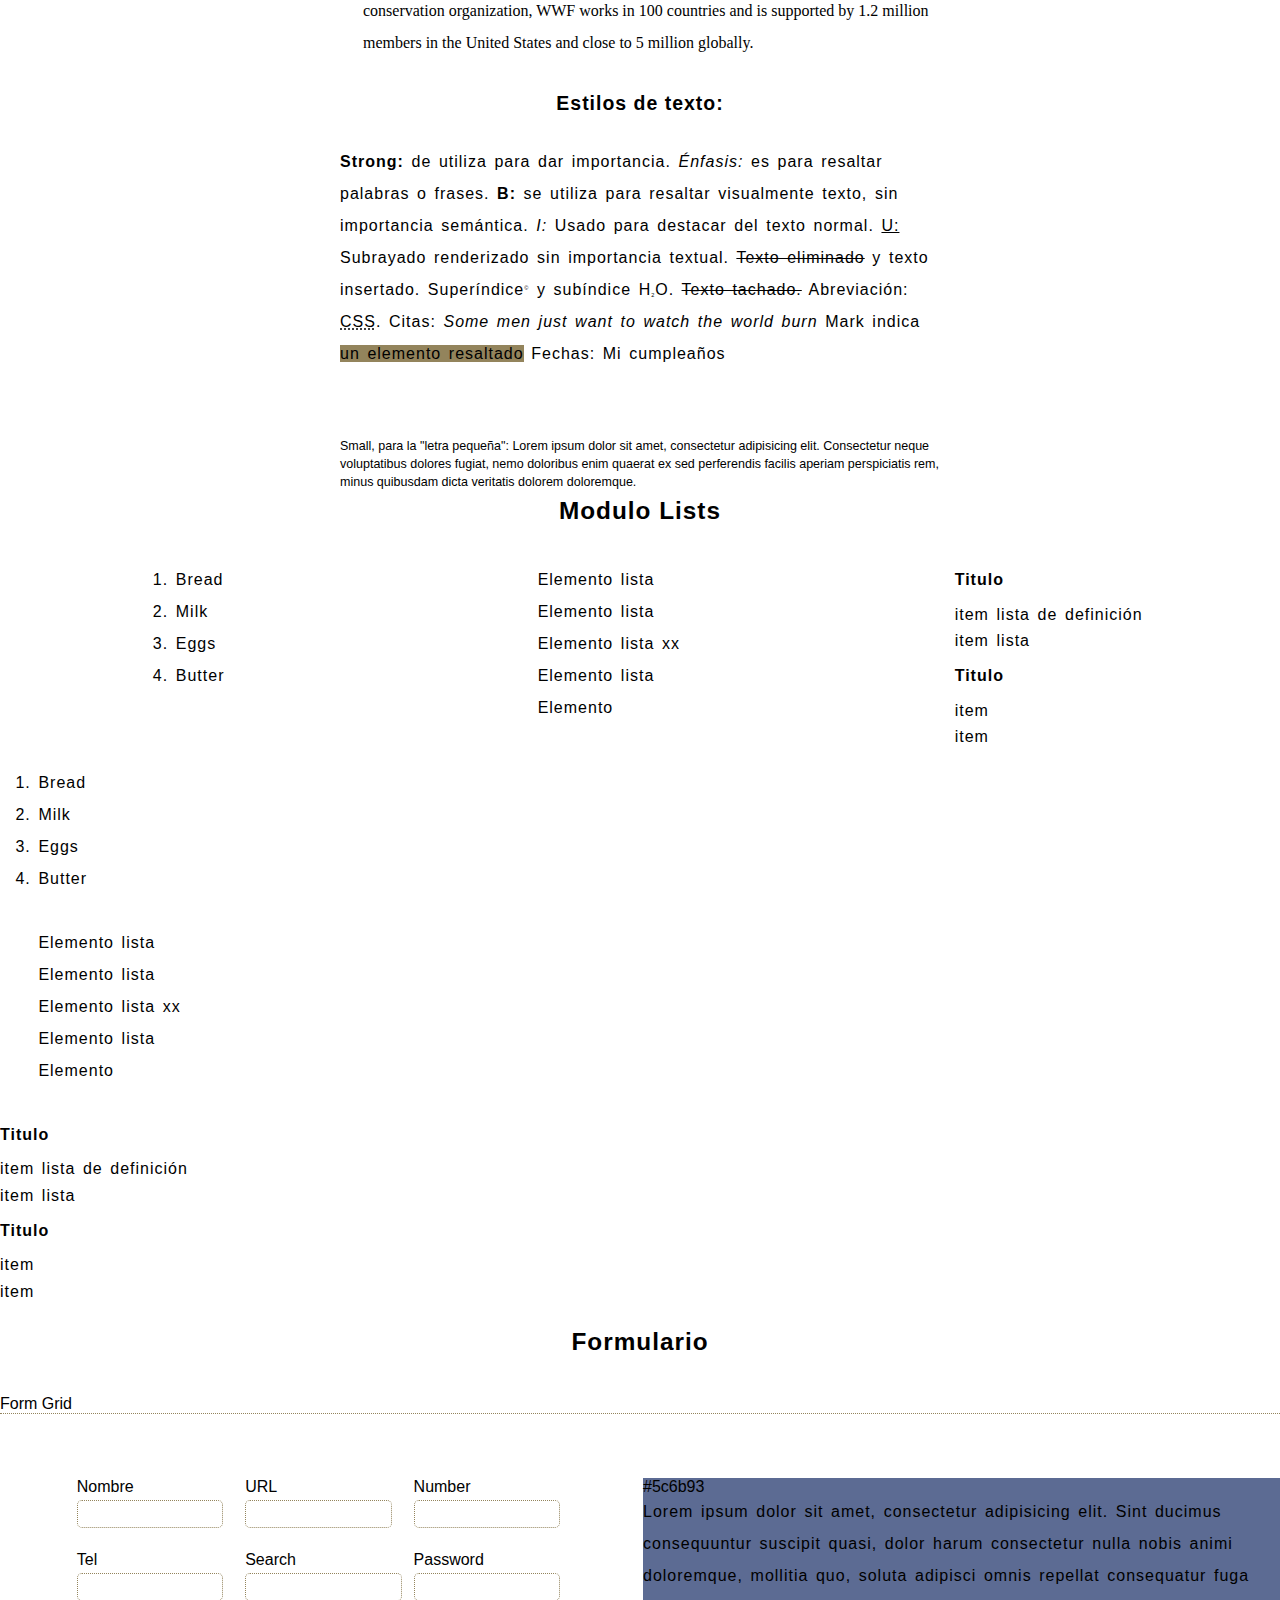
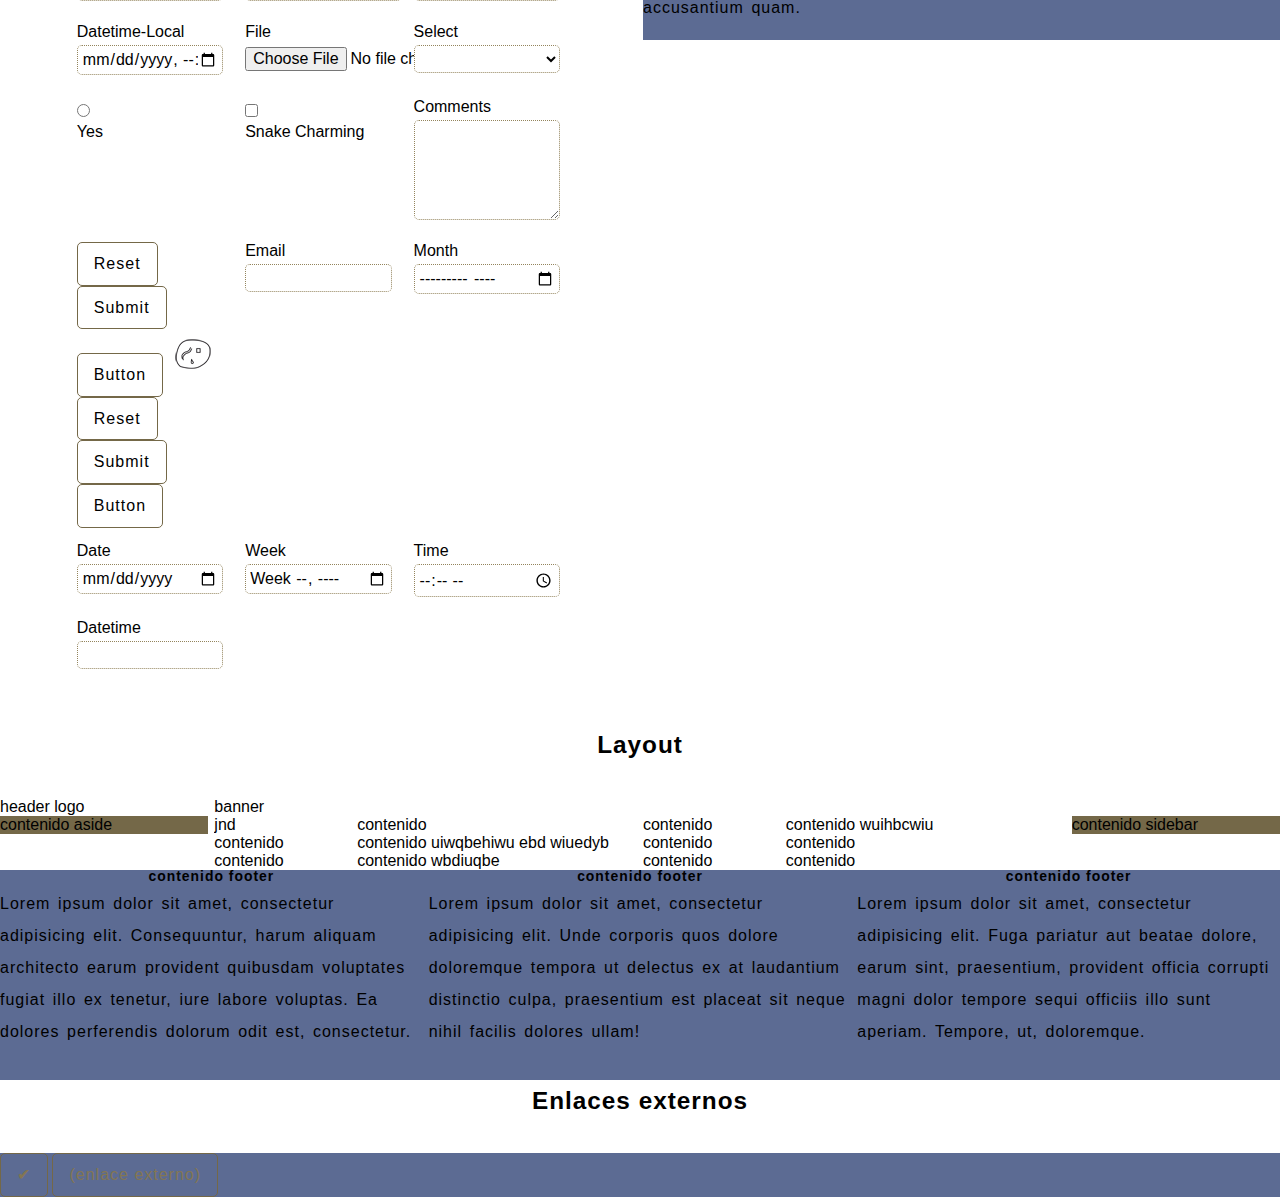
==== commit 69458aa4: ".brand..." ====
--- a/index.html
+++ b/index.html
@@ -25,11 +25,10 @@
 	<div class="brand">
 
 	<a href="#" class="brand__logo"></a>
+	<h1 class="h4 brand__description">T0T Style Guide</h1>
 
 </div>
-	<div class="banner">
-		<h1 class="h1">T0T Style Guide</h1>
-	</div>
+	<div class="banner"></div>
 
 </header>
 	
--- a/assets/css/style.css
+++ b/assets/css/style.css
@@ -659,6 +659,7 @@
 }
 
 body {
+  padding-top: 3%;
   font-family: Helvetica, Arial, sans-serif;
   color: black;
 }
@@ -2009,15 +2010,9 @@
   -webkit-align-items: center;
       -ms-flex-align: center;
           align-items: center;
-  -webkit-flex-direction: row;
-      -ms-flex-direction: row;
-          flex-direction: row;
-  -webkit-flex-wrap: wrap;
-      -ms-flex-wrap: wrap;
-          flex-wrap: wrap;
-  -webkit-align-content: center;
-      -ms-flex-line-pack: center;
-          align-content: center;
+  -webkit-flex-direction: column;
+      -ms-flex-direction: column;
+          flex-direction: column;
   margin-left: auto;
   margin-right: auto;
   max-width: 1024px;
@@ -2027,6 +2022,12 @@
   border-radius: 5px;
   margin-bottom: 2em;
   background-color: #998a60;
+}
+.well p {
+  margin-left: auto;
+  margin-right: auto;
+  max-width: 600px;
+  width: 100%;
 }
 .well p:last-child {
   margin-bottom: 0;
@@ -2523,6 +2524,23 @@
   display: -webkit-flex;
   display: -ms-flexbox;
   display: flex;
+  -webkit-flex-direction: column;
+      -ms-flex-direction: column;
+          flex-direction: column;
+}
+@media all and (min-width: 1024px) {
+  .brand {
+    -webkit-flex-direction: row;
+        -ms-flex-direction: row;
+            flex-direction: row;
+    -webkit-align-items: center;
+        -ms-flex-align: center;
+            align-items: center;
+  }
+}
+
+.brand__description {
+  padding: 3%;
 }
 
 a.brand__logo {
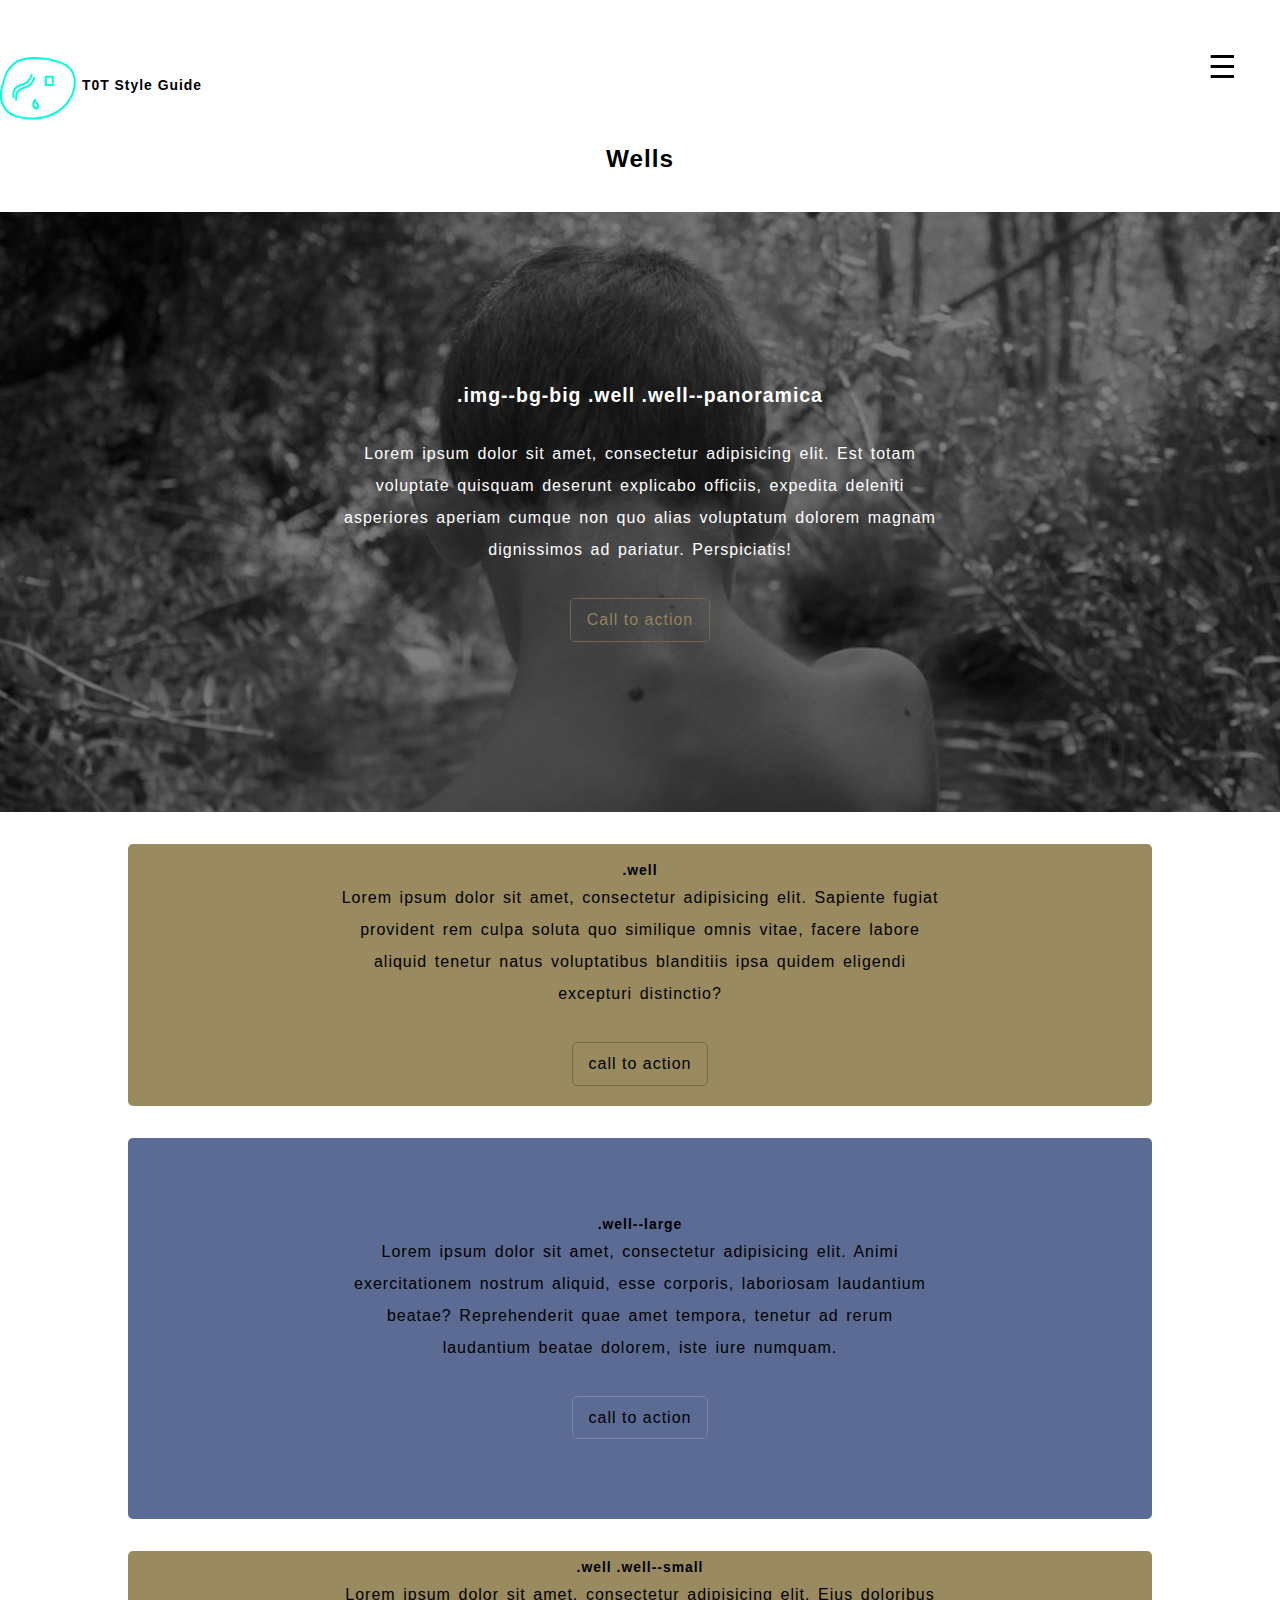
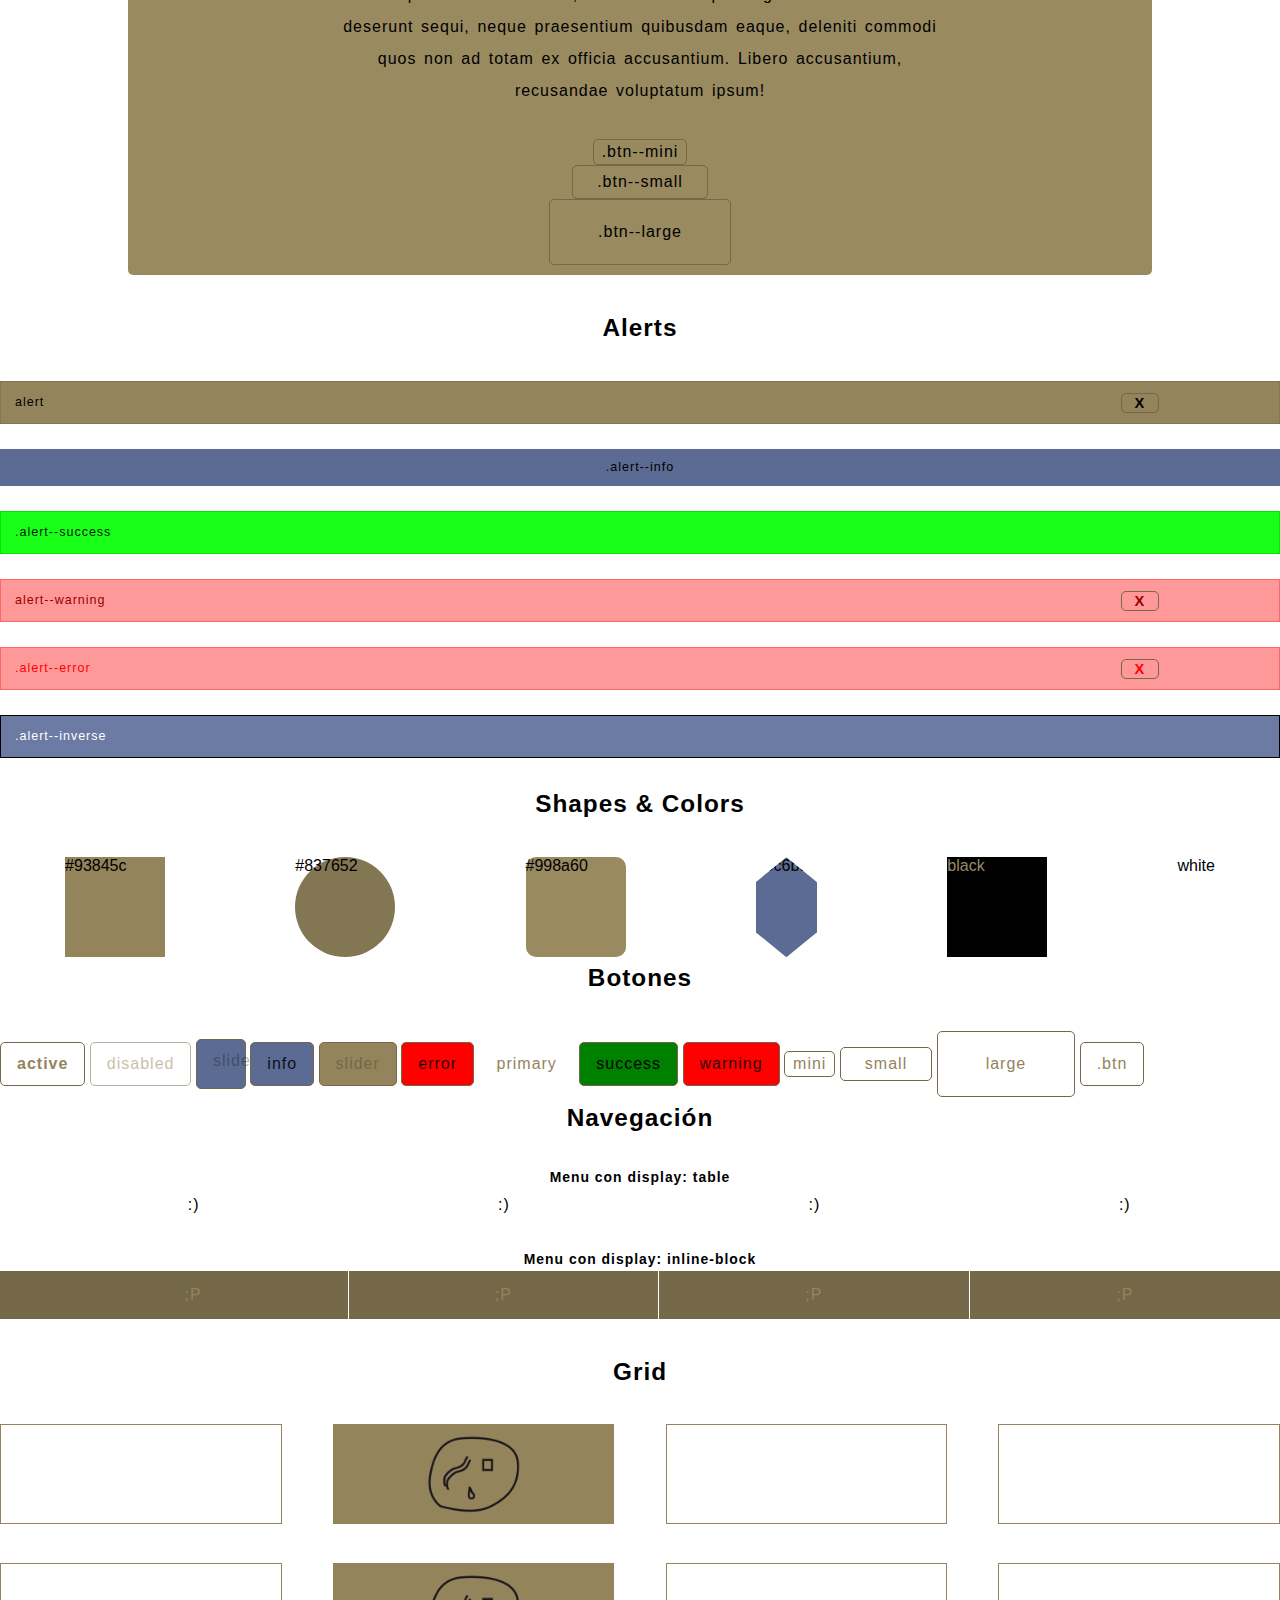
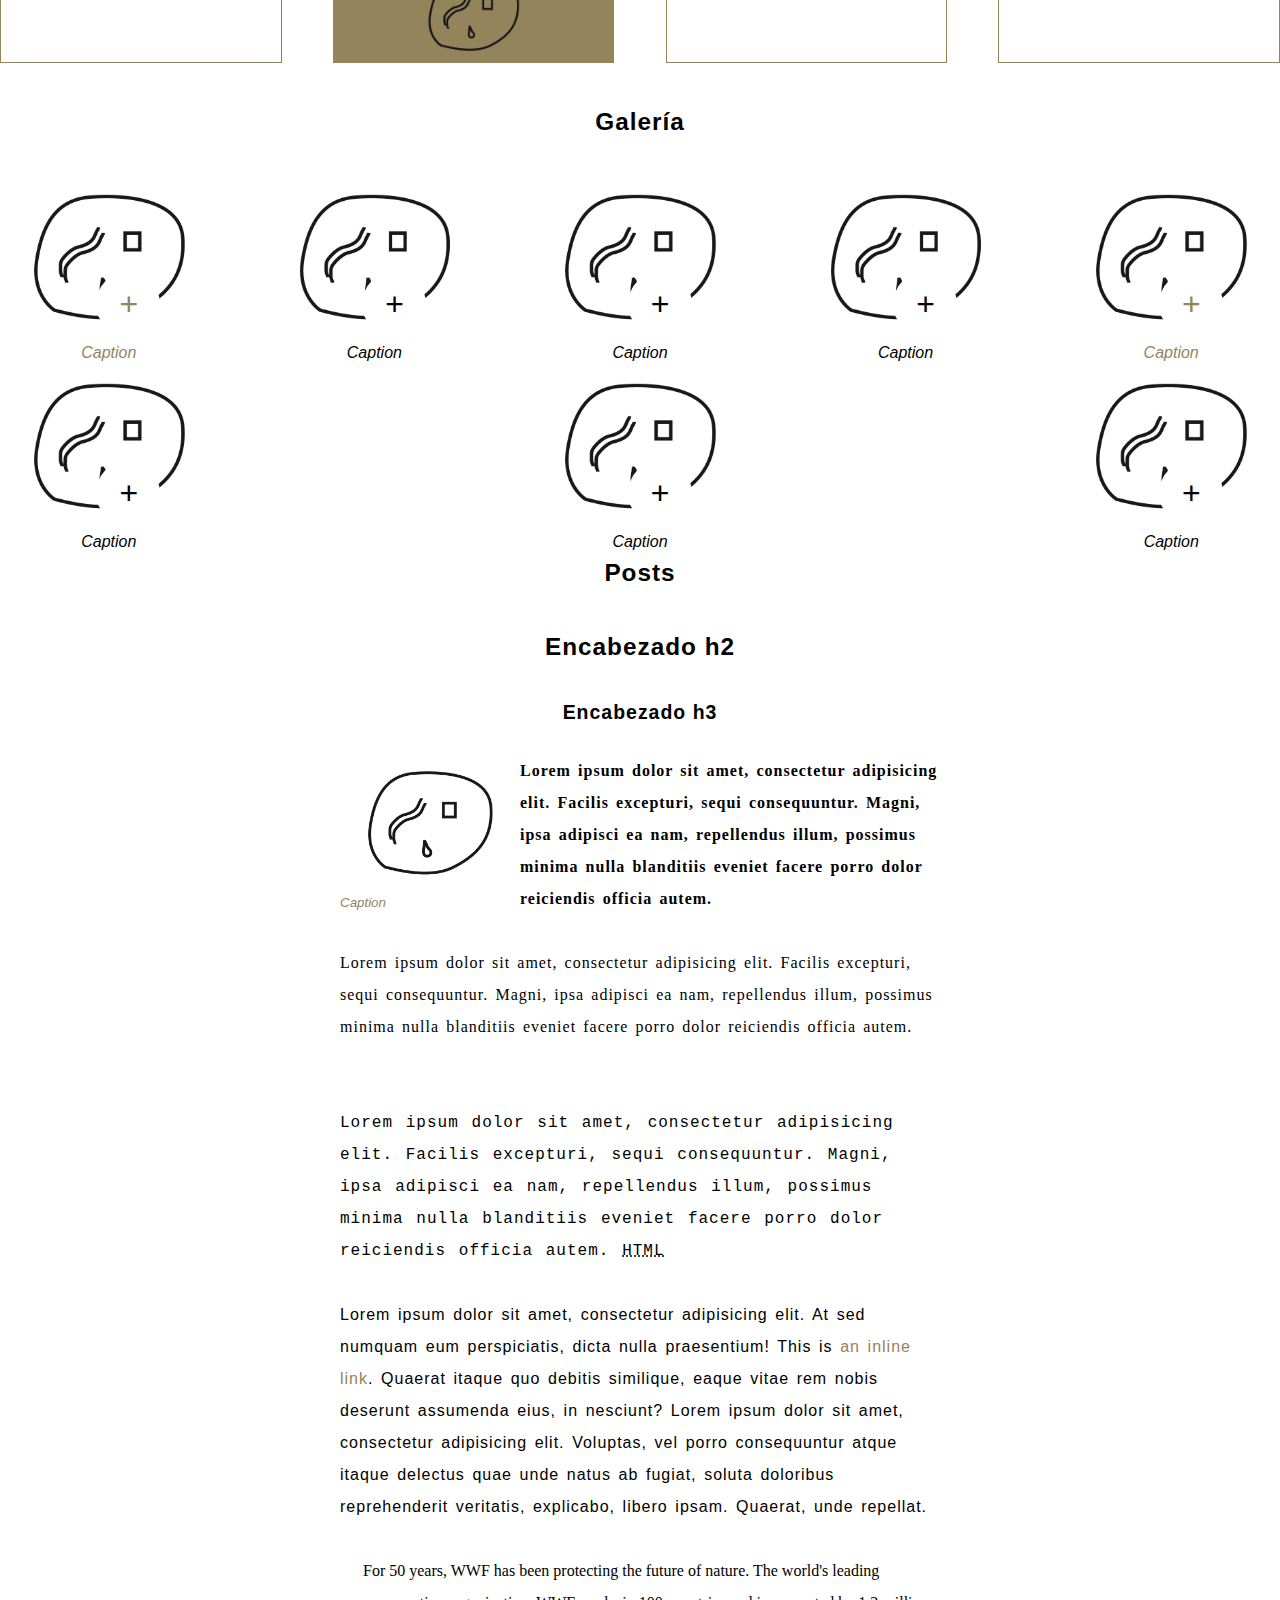
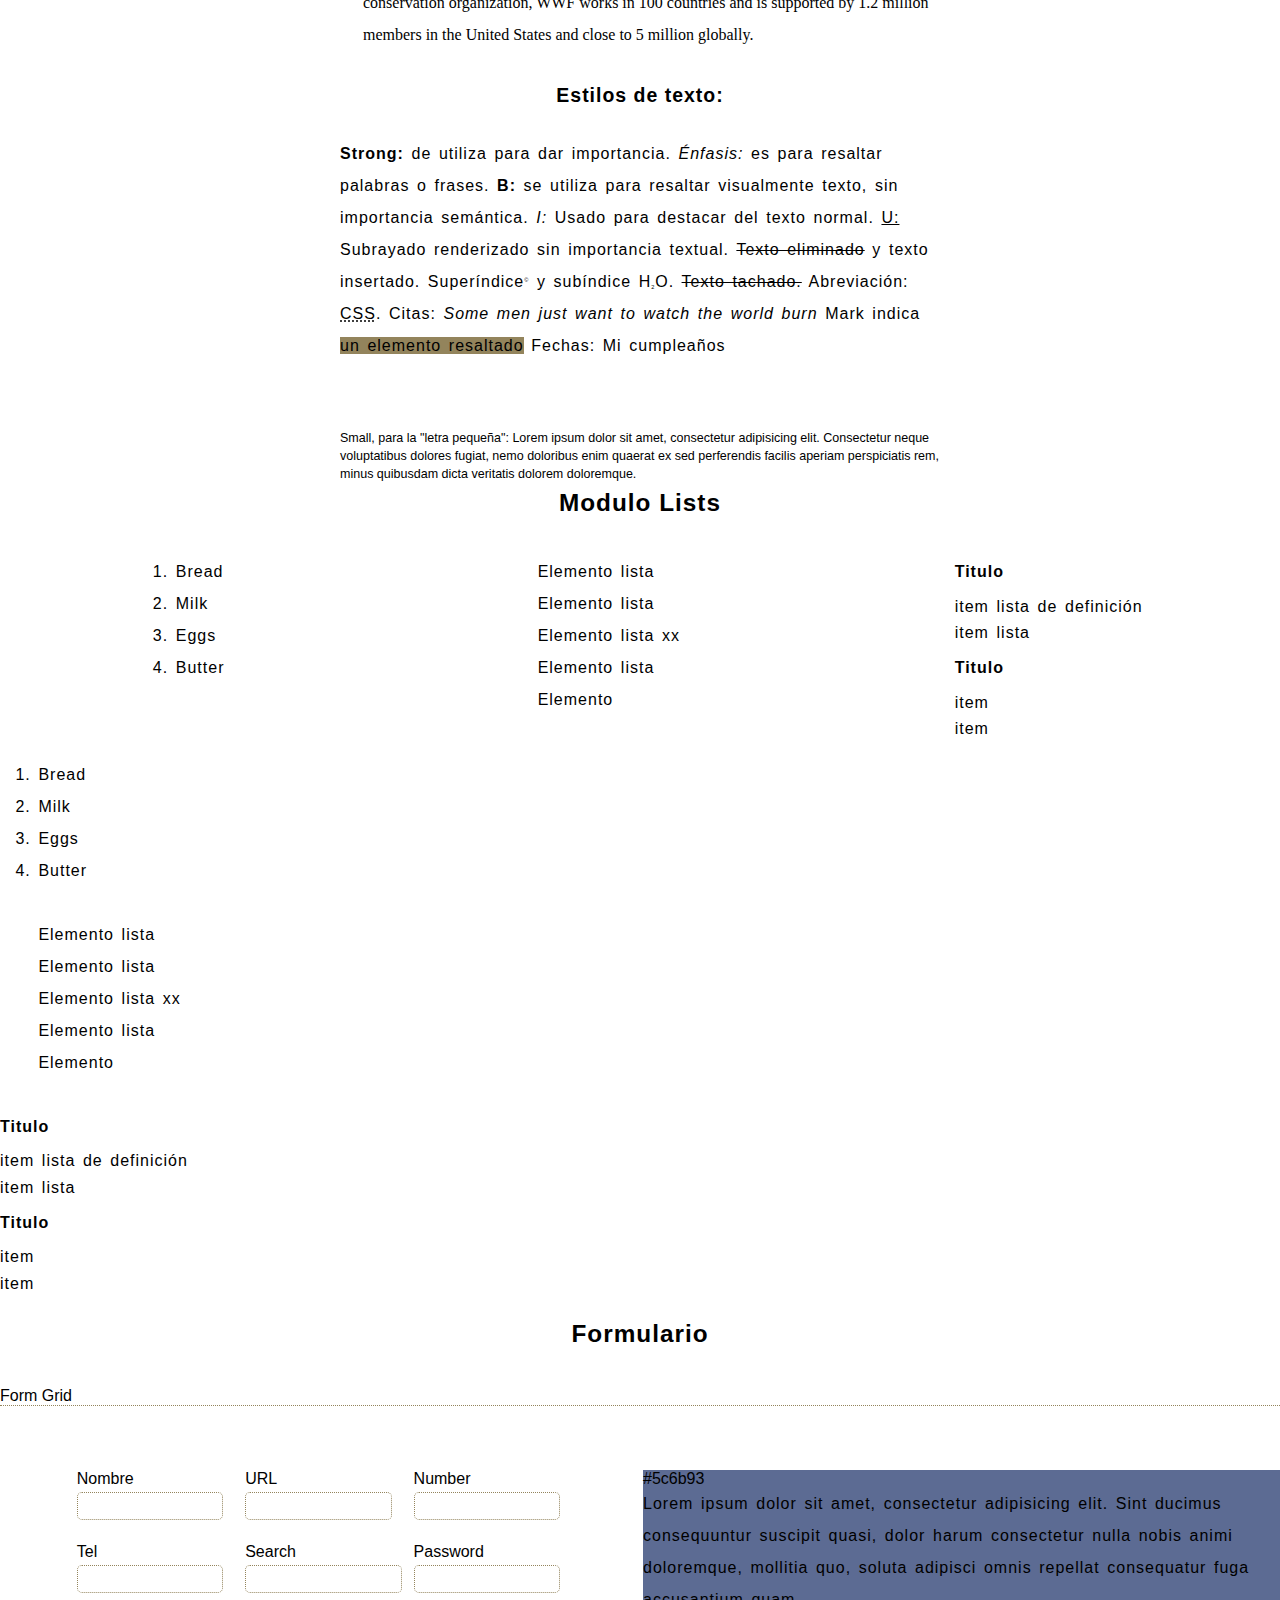
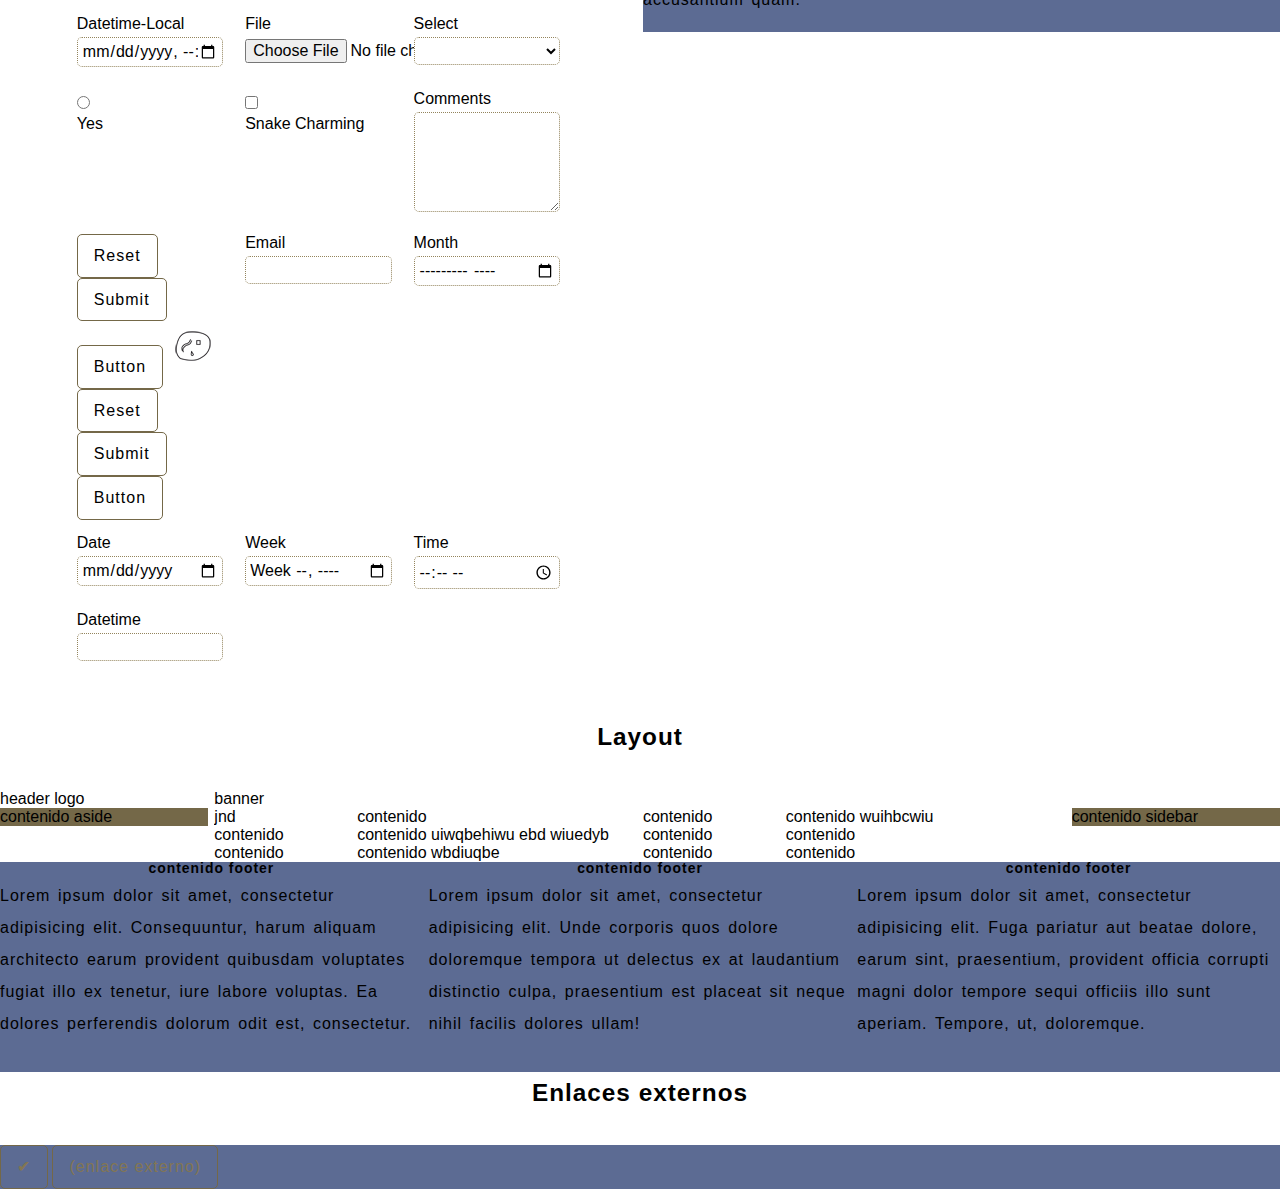
==== commit 7ff1a78a: "shapes" ====
--- a/index.html
+++ b/index.html
@@ -32,7 +32,15 @@
 
 </header>
 	
+	<main>
+
 	<h2>Wells</h2>
+	
+	<div class="img--bg-big well well--panoramica">
+		<h3>.img--bg-big .well .well--panoramica</h3>
+		<p>Lorem ipsum dolor sit amet, consectetur adipisicing elit. Est totam voluptate quisquam deserunt explicabo officiis, expedita deleniti asperiores aperiam cumque non quo alias voluptatum dolorem magnam dignissimos ad pariatur. Perspiciatis!</p>
+		<button class="btn btn--image"><a href="">Call to action</a></button>
+	</div>
 	
 	<div class="well">
 		<h4>.well</h4>
@@ -62,12 +70,6 @@
 		<button class="btn btn--large">
 			<a href="">.btn--large</a>
 		</button>
-	</div>
-
-	<div class="img--bg-big well well--panoramica">
-		<h3>.img--bg-big .well .well--panoramica</h3>
-		<p>Lorem ipsum dolor sit amet, consectetur adipisicing elit. Est totam voluptate quisquam deserunt explicabo officiis, expedita deleniti asperiores aperiam cumque non quo alias voluptatum dolorem magnam dignissimos ad pariatur. Perspiciatis!</p>
-		<button class="btn btn--image"><a href="">Call to action</a></button>
 	</div>
 
 
@@ -91,9 +93,17 @@
 <div class="alert alert--inverse">
 	<p>.alert--inverse</p>
 </div>	
-	<main class="main">
-
-
+	<h2>Shapes & Colors</h2>
+	<section class="shapes">
+		<div class="color-base shape-square"></div>
+		<div class="color-base-dark shape-circle"></div>
+		<div class="color-base-light shape-rounded"></div>
+		<div class="color-base-invert shape-mask"></div>
+		<div class="black shape-custom"></div>
+		<div class="white"></div>
+
+	</section>
+	
 	<h2>Botones</h2>
 	<section>
 
@@ -149,18 +159,7 @@
     </ul>
 
 </nav>	
-	<h2>Colores</h2>
-
-	<section>
-
-		<div class="color-base"></div>
-		<div class="color-base-dark"></div>
-		<div class="color-base-light"></div>
-		<div class="color-base-invert"></div>
-		<div class="black"></div>
-		<div class="white"></div>
-
-	</section>
+
 
 	<h2>Grid</h2>
 
--- a/assets/css/style.css
+++ b/assets/css/style.css
@@ -2562,4 +2562,40 @@
   }
 }
 
+.shapes {
+  display: -webkit-flex;
+  display: -ms-flexbox;
+  display: flex;
+  -webkit-justify-content: space-around;
+      -ms-flex-pack: distribute;
+          justify-content: space-around;
+}
+
+.shape-rounded {
+  border-radius: 10px;
+  width: 100px;
+  min-height: 50px;
+}
+
+.shape-mask {
+  -webkit-clip-path: polygon(50% 0, 100% 25%, 100% 75%, 50% 100%, 0 75%, 0 25%);
+          clip-path: polygon(50% 0, 100% 25%, 100% 75%, 50% 100%, 0 75%, 0 25%);
+}
+
+.shape-circle {
+  border-radius: 100%;
+  width: 100px;
+  min-height: 100px;
+}
+
+.shape-square {
+  width: 100px;
+  min-height: 100px;
+}
+
+.shape-custom {
+  width: 100px;
+  min-height: 50px;
+}
+
 /*# sourceMappingURL=style.css.map */